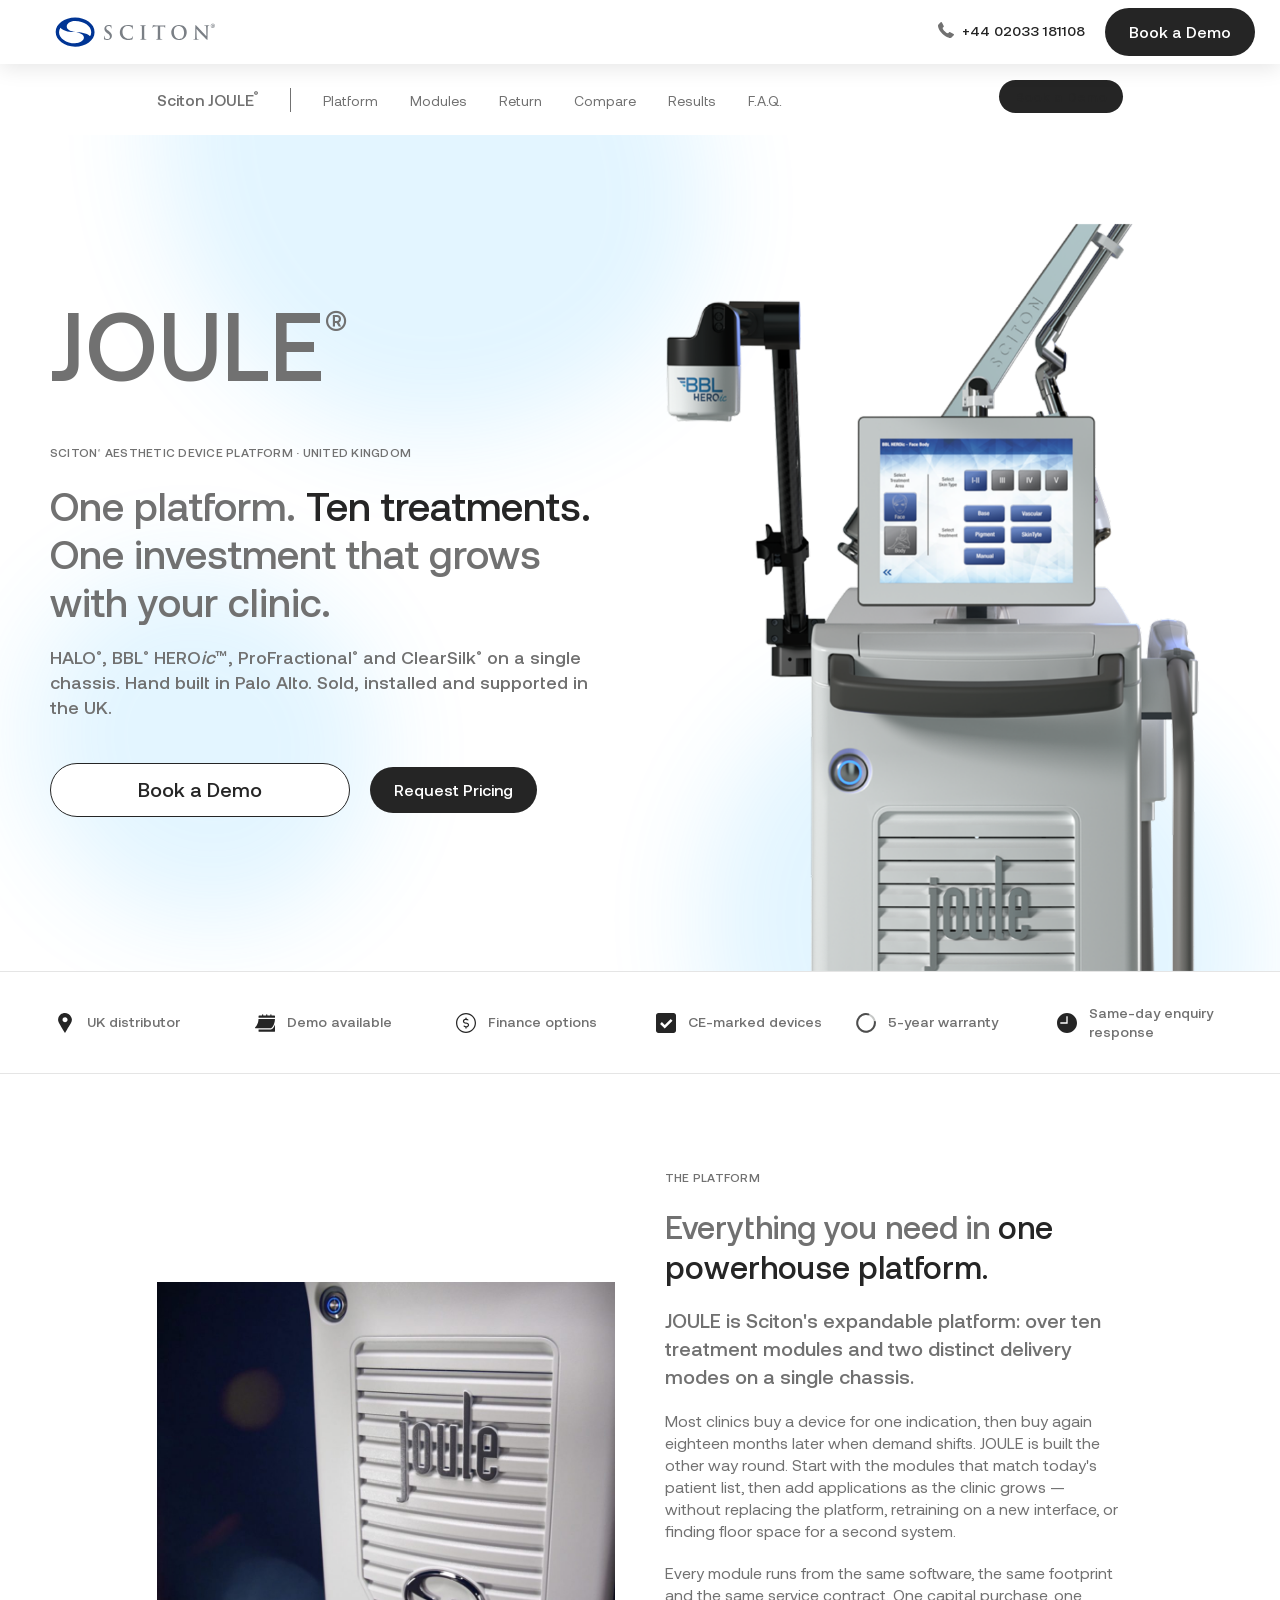
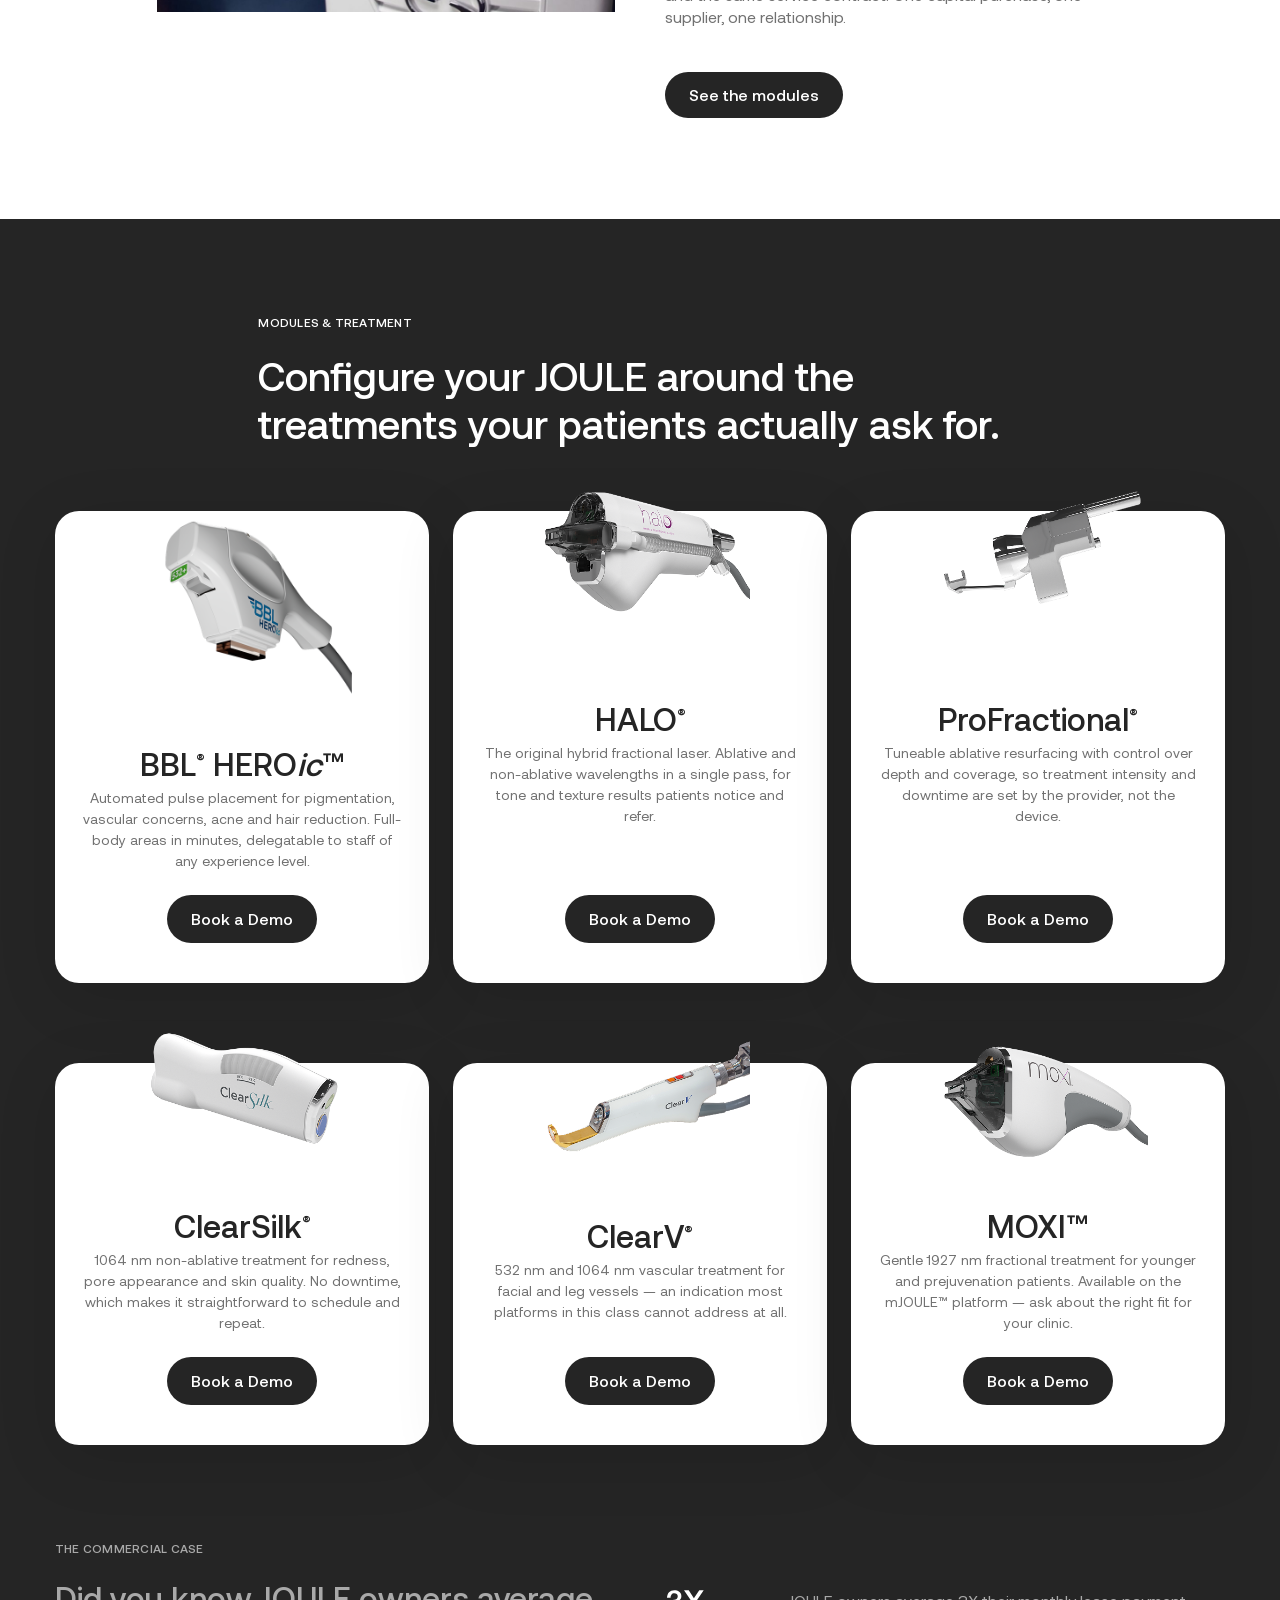
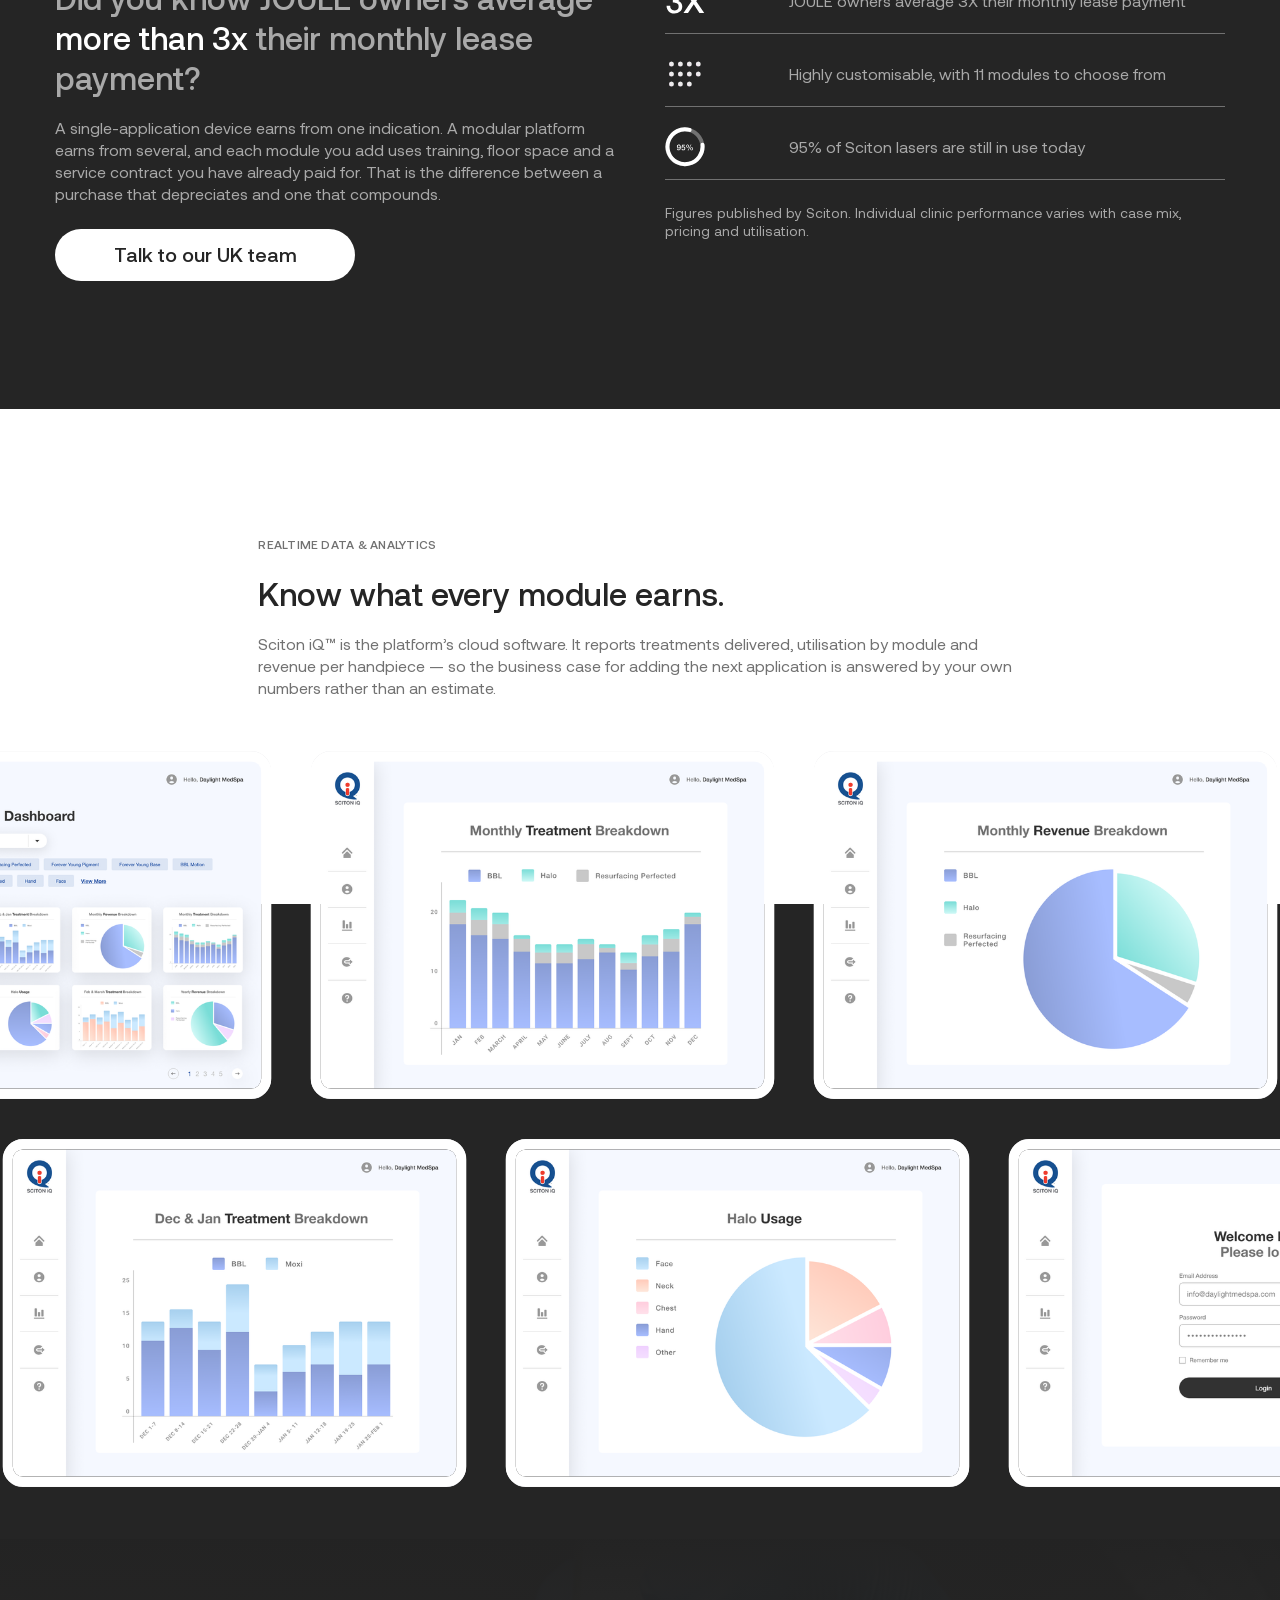
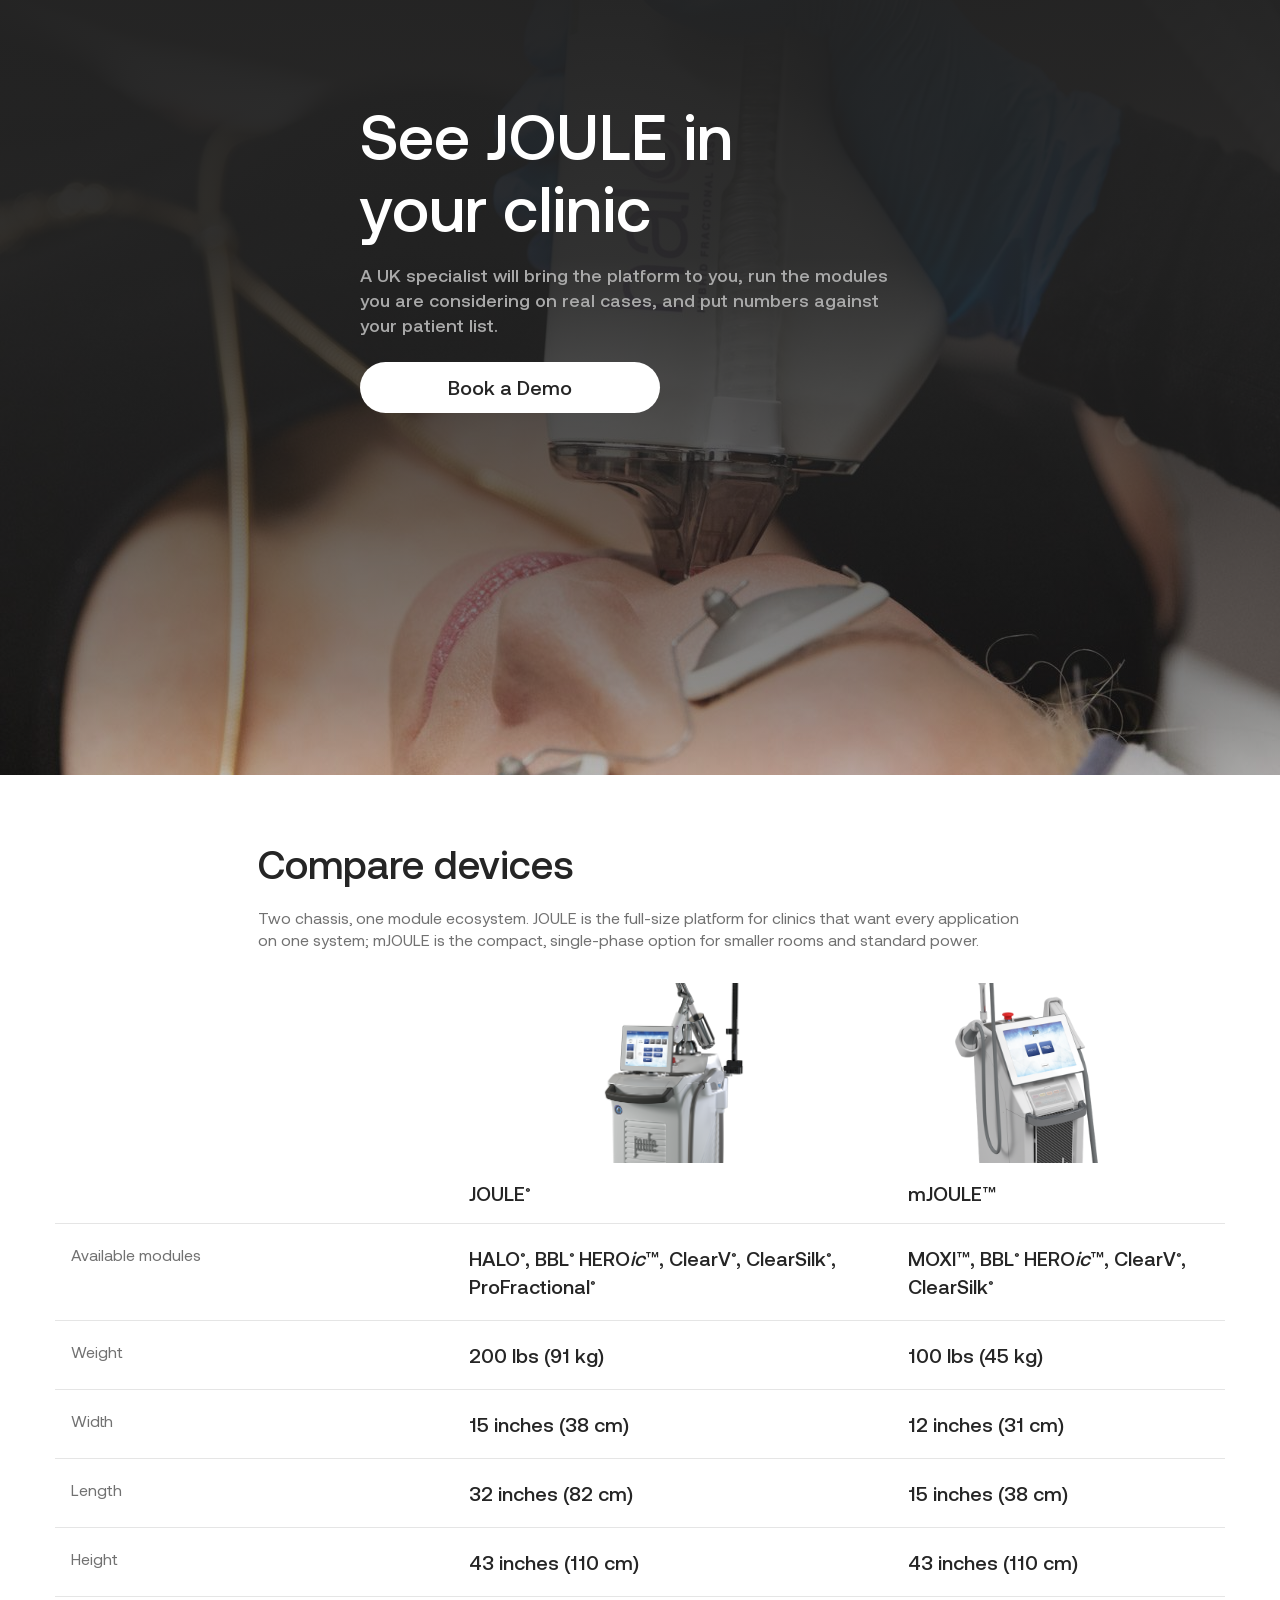
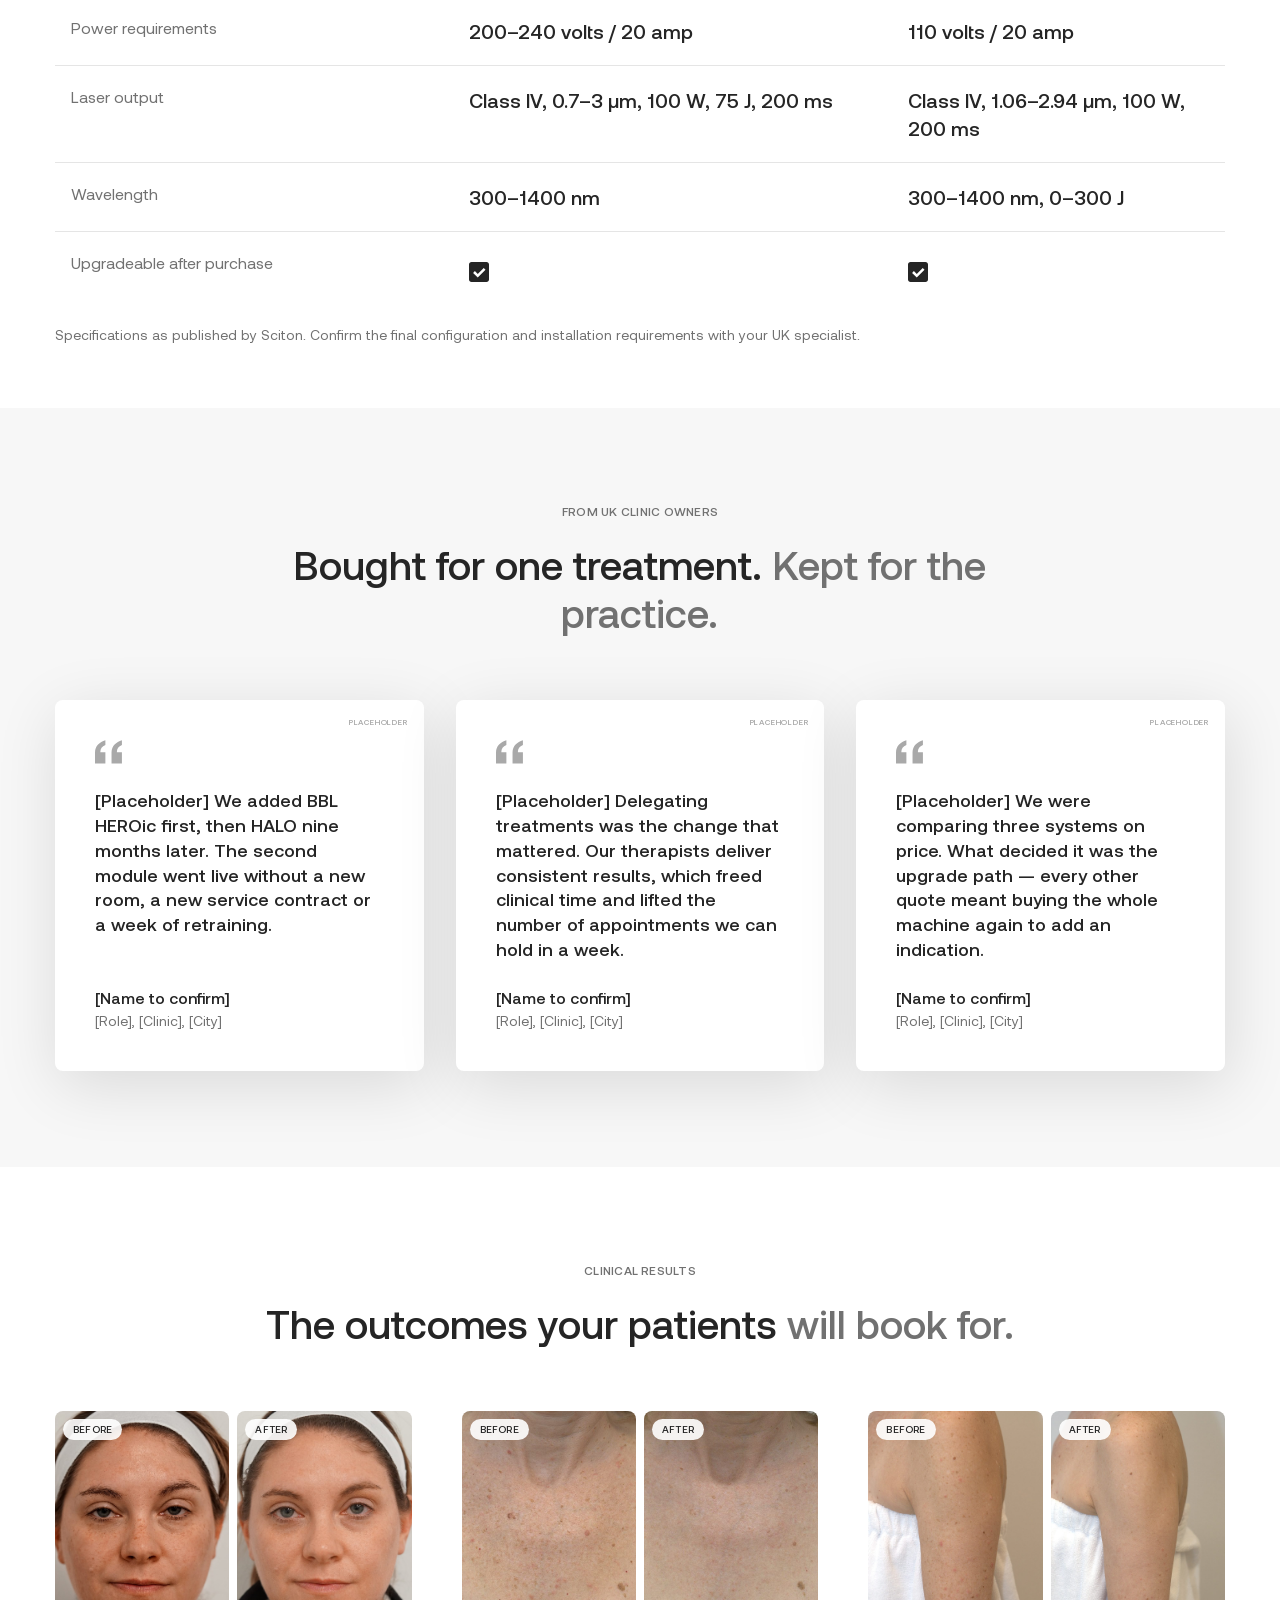
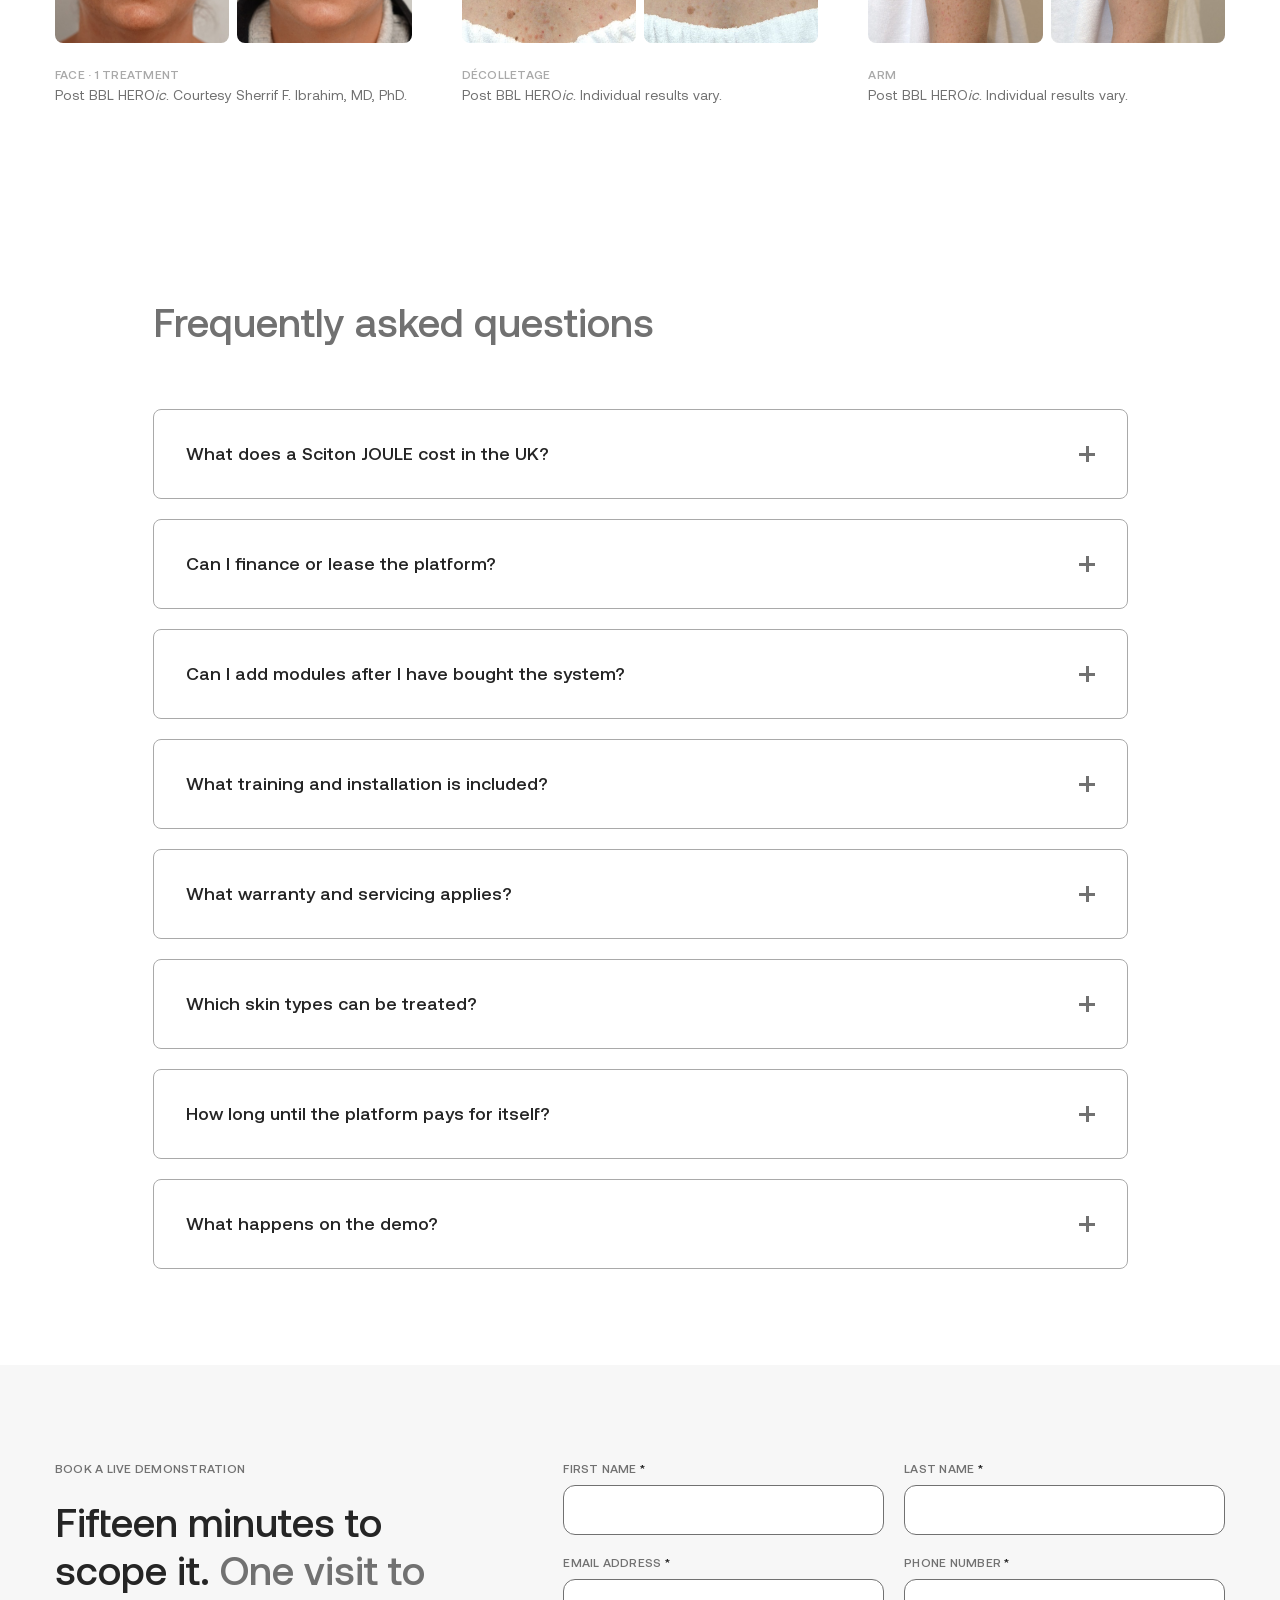
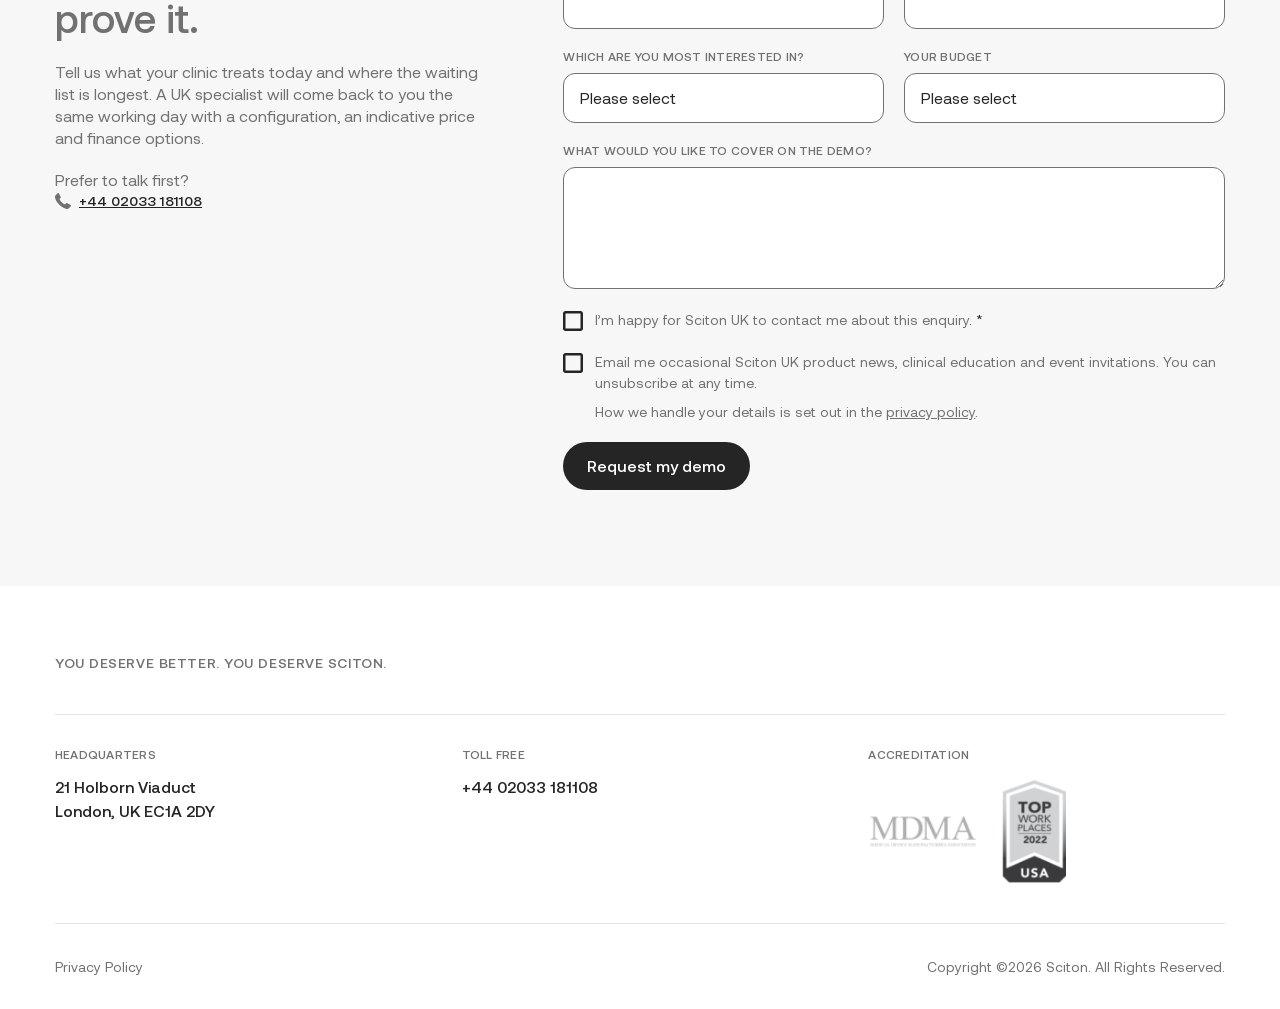
==== Sciton Landing Pages/c1-sciton-brand/index.html @ 31d1a421 "Add files via upload" ====
<!doctype html>
<html lang="en-GB">
<head>
<meta charset="utf-8">
<meta name="viewport" content="width=device-width, initial-scale=1">
<title>Sciton JOULE® UK | One Platform, Ten Treatments | Book a Demo</title>
<meta name="description" content="JOULE by Sciton: HALO, BBL HEROic, ProFractional, ClearSilk and ClearV on one expandable platform. Hand built in Palo Alto, supported in the UK. Book a live demonstration.">
<meta name="robots" content="noindex, nofollow">
<link rel="canonical" href="https://sciton.uk/joule/">
<link rel="icon" href="../assets/img/sciton-logo.svg">

<link rel="preload" href="../assets/fonts/Aeonik-Regular.woff2" as="font" type="font/woff2" crossorigin>
<link rel="preload" href="../assets/fonts/Aeonik-Medium.woff2" as="font" type="font/woff2" crossorigin>
<link rel="stylesheet" href="../assets/css/sciton-theme.css">
<link rel="stylesheet" href="../assets/css/lp.css">
</head>
<body class="page-joule-lp">

<svg aria-hidden="true" focusable="false" style="position:absolute;width:0;height:0;overflow:hidden" version="1.1" xmlns="http://www.w3.org/2000/svg" xmlns:xlink="http://www.w3.org/1999/xlink"><defs><symbol id="icon-sciton-mark" viewBox="0 0 32 32">
<title>sciton-mark</title>
<path d="M16.003 3.692c-8.825 0-16.003 5.255-16.003 11.726s7.181 11.74 16.003 11.74c8.822 0 15.997-5.255 15.997-11.729s-7.178-11.738-15.997-11.738zM2.759 15.433c0.012-1.288 0.401-2.546 1.12-3.62 3.154 3.872 11.819 3.476 11.819 3.476s-6.551-0.727-6.59-4.129c-0.028-2.55 2.61-4.243 5.601-4.633 0.28-0.039 0.56-0.066 0.815-0.091 0.16 0 0.319 0 0.479 0 7.301-0.006 13.247 4.030 13.247 8.997-0.008 1.185-0.339 2.345-0.958 3.36-3.299-3.642-11.645-3.266-11.645-3.266s6.553 0.722 6.59 4.121c0.031 2.556-2.61 4.243-5.601 4.638-0.541 0.069-1.064 0.119-1.56 0.147h-0.073c-7.298 0.003-13.244-4.035-13.244-8.999z"></path>
</symbol><symbol id="icon-progress" viewBox="0 0 32 32">
<title>progress</title>
<path fill="none" stroke="#c5c7c6" style="stroke: var(--color1, #c5c7c6)" stroke-linejoin="round" stroke-linecap="round" stroke-miterlimit="4" stroke-width="3.122" d="M16.001 1.79c1.86 0 3.701 0.366 5.419 1.078s3.279 1.755 4.594 3.070c1.315 1.315 2.358 2.876 3.070 4.594s1.078 3.56 1.078 5.419-0.366 3.701-1.078 5.419c-0.712 1.718-1.755 3.279-3.070 4.594s-2.876 2.358-4.594 3.070c-1.718 0.712-3.56 1.078-5.419 1.078s-3.701-0.366-5.419-1.078c-1.718-0.712-3.279-1.755-4.594-3.070s-2.358-2.876-3.070-4.594-1.078-3.559-1.078-5.419c0-1.86 0.366-3.701 1.078-5.419s1.755-3.279 3.070-4.594c1.315-1.315 2.876-2.358 4.594-3.070s3.559-1.078 5.419-1.078v0z"></path>
<path fill="none" stroke="#4d4d4d" style="stroke: var(--color2, #4d4d4d)" stroke-linejoin="round" stroke-linecap="round" stroke-miterlimit="4" stroke-width="3.122" d="M30.208 14.264c0.348 3.435-0.574 6.886-2.59 9.703s-4.989 4.805-8.356 5.59c-3.367 0.784-6.897 0.311-9.924-1.332s-5.341-4.34-6.506-7.584-1.101-6.811 0.18-10.027c1.281-3.216 3.692-5.859 6.776-7.432s6.666-1.843 10.004-0.981"></path>
</symbol><symbol id="icon-clock" viewBox="0 0 32 32">
      <title>clock</title>
      <path class="path1" d="M16 0c-8.837 0-16 7.163-16 16s7.163 16 16 16 16-7.163 16-16-7.163-16-16-16zM17.055 17.057l-11.747-0.020 0.004-2.11 9.633 0.016v-9.633h2.11v11.747z"></path>
    </symbol><symbol id="icon-location" viewBox="0 0 32 32">
      <title>location</title>
      <path class="path1" d="M26.501 7.964c-0.114-0.427-0.345-0.882-0.516-1.28-2.048-4.921-6.522-6.684-10.134-6.684-4.836 0-10.162 3.243-10.873 9.927v1.366c0 0.057 0.020 0.569 0.048 0.825 0.399 3.185 2.912 6.571 4.789 9.756 2.020 3.413 4.115 6.77 6.192 10.126 1.28-2.19 2.556-4.409 3.807-6.542 0.341-0.626 0.737-1.252 1.078-1.849 0.227-0.398 0.662-0.796 0.861-1.166 2.020-3.698 5.27-7.424 5.27-11.093v-1.507c0-0.398-0.493-1.792-0.521-1.877zM15.94 14.82c-1.422 0-2.978-0.711-3.746-2.674-0.114-0.312-0.105-0.939-0.105-0.996v-0.882c0-2.502 2.125-3.64 3.973-3.64 2.276 0 4.036 1.821 4.036 4.096s-1.883 4.096-4.158 4.096z"></path>
    </symbol><symbol id="icon-phone" viewBox="0 0 32 32">
      <title>phone</title>
      <path class="path1" d="M31.985 25.248c0.068 0.52-0.090 0.971-0.474 1.355l-4.506 4.471c-0.203 0.226-0.469 0.418-0.796 0.576s-0.649 0.26-0.965 0.305c-0.023 0-0.090 0.006-0.203 0.017s-0.26 0.017-0.44 0.017c-0.429 0-1.124-0.073-2.084-0.22s-2.134-0.508-3.523-1.084c-1.389-0.576-2.964-1.44-4.726-2.592s-3.636-2.733-5.623-4.743c-1.581-1.558-2.891-3.049-3.93-4.472s-1.874-2.738-2.507-3.947c-0.632-1.208-1.107-2.304-1.423-3.286s-0.531-1.829-0.644-2.541-0.158-1.27-0.136-1.677c0.023-0.407 0.034-0.632 0.034-0.678 0.045-0.316 0.147-0.638 0.305-0.965s0.35-0.593 0.576-0.796l4.506-4.506c0.316-0.316 0.678-0.474 1.084-0.474 0.294 0 0.553 0.085 0.779 0.254s0.418 0.378 0.576 0.627l3.625 6.877c0.203 0.361 0.26 0.757 0.169 1.186s-0.282 0.79-0.576 1.084l-1.66 1.66c-0.045 0.045-0.085 0.119-0.119 0.22s-0.051 0.186-0.051 0.254c0.090 0.474 0.294 1.016 0.61 1.626 0.271 0.542 0.689 1.203 1.253 1.982s1.366 1.677 2.405 2.693c1.016 1.039 1.92 1.846 2.71 2.422s1.451 0.999 1.982 1.27 0.937 0.435 1.22 0.491l0.423 0.085c0.045 0 0.119-0.017 0.22-0.051s0.175-0.073 0.22-0.119l1.931-1.965c0.407-0.361 0.881-0.542 1.423-0.542 0.384 0 0.689 0.068 0.915 0.203h0.034l6.538 3.862c0.474 0.294 0.757 0.666 0.847 1.118z"></path>
    </symbol><symbol id="icon-play" viewBox="0 0 32 32">
<title>play</title>
<path d="M2.667 0.001v32l26.667-16-26.667-16z"></path>
</symbol><symbol id="icon-chevron-down" viewBox="0 0 32 32">
<title>chevron-down</title>
<path d="M27.68 9.319c-0.426-0.426-1.117-0.426-1.543 0l-10.137 10.138-10.138-10.138c-0.426-0.426-1.117-0.426-1.543 0s-0.426 1.117 0 1.543l10.909 10.909c0.205 0.205 0.482 0.32 0.771 0.32s0.567-0.115 0.771-0.32l10.909-10.909c0.426-0.426 0.426-1.117 0-1.543z"></path>
</symbol><symbol id="icon-chevron-left" viewBox="0 0 32 32">
<title>chevron-left</title>
<path d="M11.634 16l10.138-10.138c0.426-0.426 0.426-1.117 0-1.543s-1.117-0.426-1.543 0l-10.909 10.909c-0.205 0.204-0.32 0.482-0.32 0.771s0.115 0.567 0.32 0.771l10.909 10.909c0.213 0.213 0.492 0.32 0.771 0.32s0.558-0.106 0.771-0.32c0.426-0.426 0.426-1.117 0-1.543l-10.138-10.137z"></path>
</symbol><symbol id="icon-chevron-right" viewBox="0 0 32 32">
<title>chevron-right</title>
<path d="M21.771 15.228l-10.909-10.909c-0.426-0.426-1.117-0.426-1.543 0s-0.426 1.117 0 1.543l10.138 10.137-10.138 10.138c-0.426 0.426-0.426 1.117 0 1.543 0.213 0.213 0.492 0.32 0.771 0.32s0.558-0.107 0.771-0.32l10.909-10.909c0.205-0.205 0.32-0.482 0.32-0.771s-0.115-0.567-0.32-0.771z"></path>
</symbol><symbol id="icon-chevron-up" viewBox="0 0 32 32">
<title>chevron-up</title>
<path d="M27.68 20.228l-10.909-10.909c-0.204-0.205-0.482-0.319-0.771-0.319s-0.567 0.115-0.771 0.32l-10.909 10.909c-0.426 0.426-0.426 1.117 0 1.543s1.117 0.426 1.543 0l10.137-10.138 10.138 10.138c0.213 0.213 0.492 0.32 0.771 0.32s0.558-0.107 0.771-0.32c0.426-0.426 0.426-1.117-0-1.543z"></path>
</symbol><symbol id="icon-facebook" viewBox="0 0 19 32">
      <title>facebook</title>
      <path class="path1" d="M17.125 0.214v4.714h-2.804q-1.536 0-2.071 0.643t-0.536 1.929v3.375h5.232l-0.696 5.286h-4.536v13.554h-5.464v-13.554h-4.554v-5.286h4.554v-3.893q0-3.321 1.857-5.152t4.946-1.83q2.625 0 4.071 0.214z"></path>
    </symbol><symbol id="icon-vimeo" viewBox="0 0 32 32">
<title>vimeo</title>
<path d="M31.988 8.563c-0.144 3.113-2.319 7.381-6.525 12.794-4.35 5.65-8.031 8.481-11.044 8.481-1.863 0-3.444-1.719-4.731-5.163-0.863-3.156-1.719-6.313-2.581-9.469-0.956-3.444-1.981-5.162-3.081-5.162-0.237 0-1.075 0.506-2.513 1.506l-1.506-1.938c1.581-1.387 3.138-2.775 4.669-4.162 2.106-1.819 3.688-2.775 4.744-2.875 2.487-0.237 4.025 1.463 4.6 5.106 0.619 3.931 1.050 6.375 1.294 7.331 0.719 3.263 1.506 4.894 2.369 4.894 0.669 0 1.675-1.056 3.019-3.175 1.337-2.113 2.056-3.725 2.156-4.831 0.194-1.825-0.525-2.744-2.156-2.744-0.769 0-1.556 0.175-2.369 0.525 1.575-5.15 4.575-7.65 9.012-7.506 3.281 0.087 4.831 2.219 4.644 6.388z"></path>
</symbol><symbol id="icon-instagram" viewBox="0 0 27 32">
      <title>instagram</title>
      <path class="path1" d="M18.286 16q0-1.893-1.339-3.232t-3.232-1.339-3.232 1.339-1.339 3.232 1.339 3.232 3.232 1.339 3.232-1.339 1.339-3.232zM20.75 16q0 2.929-2.054 4.982t-4.982 2.054-4.982-2.054-2.054-4.982 2.054-4.982 4.982-2.054 4.982 2.054 2.054 4.982zM22.679 8.679q0 0.679-0.482 1.161t-1.161 0.482-1.161-0.482-0.482-1.161 0.482-1.161 1.161-0.482 1.161 0.482 0.482 1.161zM13.714 4.75q-0.125 0-1.366-0.009t-1.884 0-1.723 0.054-1.839 0.179-1.277 0.33q-0.893 0.357-1.571 1.036t-1.036 1.571q-0.196 0.518-0.33 1.277t-0.179 1.839-0.054 1.723 0 1.884 0.009 1.366-0.009 1.366 0 1.884 0.054 1.723 0.179 1.839 0.33 1.277q0.357 0.893 1.036 1.571t1.571 1.036q0.518 0.196 1.277 0.33t1.839 0.179 1.723 0.054 1.884 0 1.366-0.009 1.366 0.009 1.884 0 1.723-0.054 1.839-0.179 1.277-0.33q0.893-0.357 1.571-1.036t1.036-1.571q0.196-0.518 0.33-1.277t0.179-1.839 0.054-1.723 0-1.884-0.009-1.366 0.009-1.366 0-1.884-0.054-1.723-0.179-1.839-0.33-1.277q-0.357-0.893-1.036-1.571t-1.571-1.036q-0.518-0.196-1.277-0.33t-1.839-0.179-1.723-0.054-1.884 0-1.366 0.009zM27.429 16q0 4.089-0.089 5.661-0.179 3.714-2.214 5.75t-5.75 2.214q-1.571 0.089-5.661 0.089t-5.661-0.089q-3.714-0.179-5.75-2.214t-2.214-5.75q-0.089-1.571-0.089-5.661t0.089-5.661q0.179-3.714 2.214-5.75t5.75-2.214q1.571-0.089 5.661-0.089t5.661 0.089q3.714 0.179 5.75 2.214t2.214 5.75q0.089 1.571 0.089 5.661z"></path>
    </symbol><symbol id="icon-youtube" viewBox="0 0 32 32">
    <title>youtube</title>
    <path d="M28.091 13.733l-21.294-13.417c-0.63-0.375-1.411-0.312-2.002-0.312-2.361 0-2.351 1.823-2.351 2.285v27.422c0 0.39-0.010 2.285 2.351 2.285 0.59 0 1.372 0.062 2.002-0.312l21.294-13.416c1.748-1.040 1.446-2.267 1.446-2.267s0.302-1.227-1.446-2.267z"></path>
    </symbol><symbol id="icon-linkedin" viewBox="0 0 32 32">
    <title>linkedin</title>
    <path d="M12 12h5.535v2.837h0.079c0.77-1.381 2.655-2.837 5.464-2.837 5.842 0 6.922 3.637 6.922 8.367v9.633h-5.769v-8.54c0-2.037-0.042-4.657-3.001-4.657-3.005 0-3.463 2.218-3.463 4.509v8.688h-5.767v-18z"></path>
    <path d="M2 12h6v18h-6v-18z"></path>
    <path d="M8 7c0 1.657-1.343 3-3 3s-3-1.343-3-3c0-1.657 1.343-3 3-3s3 1.343 3 3z"></path>
    </symbol><symbol id="icon-checkbox" viewBox="0 0 32 32">
      <title>checkbox</title>
      <path d="M28 0h-24c-2.2 0-4 1.8-4 4v24c0 2.2 1.8 4 4 4h24c2.2 0 4-1.8 4-4v-24c0-2.2-1.8-4-4-4zM28 28h-24v-24h24v24z"></path>
    </symbol><symbol id="icon-checkbox-checked" viewBox="0 0 32 32">
      <title>checkbox-checked</title>
      <path d="M28 0h-24c-2.2 0-4 1.8-4 4v24c0 2.2 1.8 4 4 4h24c2.2 0 4-1.8 4-4v-24c0-2.2-1.8-4-4-4zM14 24.828l-7.414-7.414 2.828-2.828 4.586 4.586 9.586-9.586 2.828 2.828-12.414 12.414z"></path>
    </symbol><symbol id="icon-left-arrow" viewBox="0 0 46 32">
<title>left-arrow</title>
<path d="M15.111 1.043c0.628-0.628 1.618-0.628 2.246 0 0.607 0.607 0.607 1.618 0 2.223l-11.388 11.388h37.579c0.876 0 1.595 0.696 1.595 1.572s-0.719 1.595-1.595 1.595h-37.579l11.388 11.367c0.607 0.629 0.607 1.64 0 2.246-0.628 0.628-1.618 0.628-2.246 0l-14.084-14.084c-0.607-0.607-0.607-1.618 0-2.223l14.084-14.084z"></path>
</symbol><symbol id="icon-right-arrow" viewBox="0 0 48 32">
<title>right-arrow</title>
<path d="M31.514 1.458c-0.59-0.611-1.573-0.611-2.184 0-0.59 0.59-0.59 1.573 0 2.162l11.074 11.073h-36.541c-0.852 0.001-1.529 0.678-1.529 1.53s0.677 1.551 1.529 1.551h36.541l-11.074 11.053c-0.59 0.611-0.59 1.595 0 2.184 0.611 0.611 1.595 0.611 2.184 0l13.695-13.695c0.611-0.59 0.611-1.573 0-2.162l-13.695-13.696z"></path>
</symbol><symbol id="icon-down-arrow" viewBox="0 0 22 32">
<title>down-arrow</title>
<path d="M21.67 21.41c0.44-0.425 0.44-1.132 0-1.572-0.425-0.425-1.132-0.425-1.556 0l-7.973 7.973v-26.309c-0.001-0.613-0.488-1.101-1.102-1.101s-1.117 0.487-1.117 1.101v26.309l-7.958-7.973c-0.44-0.425-1.148-0.425-1.572 0-0.44 0.44-0.44 1.148 0 1.572l9.86 9.86c0.425 0.44 1.132 0.44 1.557 0l9.861-9.86z"></path>
</symbol><symbol id="icon-quotes" viewBox="0 0 37 32">
<title>quotes</title>
<path d="M36.379 6.512c-2.246 0.823-3.967 2.096-5.165 3.818-1.123 1.722-1.684 3.78-1.684 6.175h6.849v15.158h-14.035v-15.158c0-2.096 0.374-4.042 1.123-5.839s1.759-3.368 3.032-4.716c1.273-1.422 2.732-2.62 4.379-3.593 1.722-0.973 3.556-1.759 5.502-2.358v6.512zM14.035 6.512c-2.246 0.823-3.967 2.096-5.165 3.818-1.123 1.722-1.684 3.78-1.684 6.175h6.849v15.158h-14.035v-15.158c0-2.096 0.374-4.042 1.123-5.839s1.759-3.368 3.032-4.716c1.273-1.422 2.732-2.62 4.379-3.593 1.722-0.973 3.556-1.759 5.502-2.358v6.512z"></path>
</symbol><symbol id="icon-quotations" viewBox="0 0 32 32">
    <path fill="#a9a9a9" style="fill: var(--color1, #a9a9a9)" opacity="0.2" d="M32 7.994c-1.975 0.707-3.49 1.8-4.543 3.279-0.988 1.479-1.482 3.247-1.482 5.305h6.025v13.021h-12.346v-13.021c0-1.8 0.329-3.472 0.988-5.016s1.547-2.894 2.667-4.051c1.119-1.222 2.403-2.251 3.852-3.087 1.514-0.836 3.128-1.511 4.84-2.026v5.594zM12.346 7.994c-1.975 0.707-3.49 1.8-4.543 3.279-0.988 1.479-1.481 3.247-1.481 5.305h6.025v13.021h-12.346v-13.021c0-1.8 0.329-3.472 0.988-5.016s1.547-2.894 2.667-4.051c1.119-1.222 2.403-2.251 3.852-3.087 1.514-0.836 3.128-1.511 4.84-2.026v5.594z"></path>
    </symbol><symbol id="icon-plus" viewBox="0 0 32 32">
<title>plus</title>
<path d="M0 14h32v6h-32v-6z"></path>
<path d="M12 32v-32h6v32h-6z"></path>
</symbol><symbol id="icon-minus" viewBox="0 0 32 32">
<title>minus</title>
<path d="M0 19.2v-6.4h32v6.4h-32z"></path>
</symbol><symbol id="icon-send" viewBox="0 0 24 24">
      <title>send</title>
      <path d="M2.016 21v-6.984l15-2.016-15-2.016v-6.984l21 9z"></path>
    </symbol><symbol id="icon-calendar" viewBox="0 0 32 32">
<title>calendar</title>
<path d="M0.936 24.438h24.501c0.22 0 0.432-0.077 0.601-0.217 0.235-0.197 5.604-4.815 5.931-14.784h-26.314c-0.326 9.049-5.27 13.302-5.321 13.344-0.301 0.255-0.412 0.67-0.277 1.040s0.485 0.616 0.879 0.616z"></path>
<path d="M31.062 3.812h-4.688v-0.938c0-0.525-0.413-0.938-0.938-0.938s-0.938 0.413-0.938 0.938v0.938h-4.75v-0.938c0-0.525-0.413-0.938-0.938-0.938s-0.938 0.413-0.938 0.938v0.938h-4.688v-0.938c0-0.525-0.413-0.938-0.938-0.938s-0.938 0.413-0.938 0.938v0.938h-4.688c-0.525 0-0.938 0.413-0.938 0.938v2.813h26.314v-2.813c0-0.525-0.413-0.938-0.938-0.938z"></path>
<path d="M27.242 25.658c-0.509 0.424-1.148 0.655-1.805 0.655h-19.751v2.813c0 0.518 0.419 0.938 0.938 0.938h24.439c0.518 0 0.938-0.419 0.938-0.938v-10.51c-1.808 4.435-4.33 6.684-4.758 7.042z"></path>
</symbol><symbol id="icon-dollar-circle" viewBox="0 0 32 32">
<title>dollar-circle</title>
<path d="M16 0c-8.822 0-16 7.178-16 16s7.178 16 16 16 16-7.178 16-16-7.178-16-16-16zM16 30c-7.72 0-14-6.28-14-14s6.28-14 14-14 14 6.28 14 14-6.28 14-14 14z"></path>
<path d="M16 15c-1.626 0-3-0.916-3-2s1.374-2 3-2c0.92 0 1.772 0.288 2.336 0.788 0.412 0.366 1.042 0.332 1.412-0.084 0.368-0.412 0.33-1.044-0.084-1.412-0.7-0.622-1.64-1.042-2.664-1.208v-1.084c0-0.552-0.448-1-1-1s-1 0.448-1 1v1.080c-2.28 0.372-4 1.988-4 3.92 0 2.206 2.244 4 5 4 1.626 0 3 0.916 3 2s-1.374 2-3 2c-0.92 0-1.772-0.288-2.336-0.788-0.412-0.368-1.044-0.332-1.412 0.084-0.368 0.412-0.33 1.044 0.084 1.412 0.7 0.624 1.64 1.042 2.664 1.21v1.082c0 0.552 0.448 1 1 1s1-0.448 1-1v-1.080c2.28-0.372 4-1.988 4-3.92 0-2.206-2.244-4-5-4z"></path>
</symbol><symbol id="icon-wave" viewBox="0 0 32 32">
<title>wave</title>
<path d="M30.039 17.309c0.591-0.59 0.917-1.375 0.918-2.21s-0.325-1.621-0.915-2.212c-0.301-0.301-0.649-0.527-1.021-0.679l1.283-1.278c0.593-0.59 0.92-1.375 0.921-2.211s-0.324-1.622-0.915-2.214l-0.033-0.033c-0.456-0.456-1.020-0.742-1.611-0.856 0.036-0.19 0.055-0.385 0.055-0.582 0.001-0.836-0.324-1.622-0.915-2.213l-0.041-0.041c-0.59-0.59-1.375-0.915-2.21-0.915-0.564 0-1.104 0.149-1.578 0.427-0.154-0.418-0.398-0.8-0.721-1.124l-0.027-0.027c-1.218-1.218-3.201-1.218-4.42 0l-8.351 8.352 1.037-4.284c0.41-1.693-0.515-3.419-2.151-4.015-0.921-0.336-1.943-0.259-2.803 0.209s-1.48 1.285-1.698 2.241l-0.142 0.623c-0.68 2.98-1.805 5.975-3.343 8.902-1.152 2.193-1.591 4.757-1.236 7.22 0.368 2.549 1.527 4.861 3.353 6.687 2.241 2.241 5.22 3.475 8.389 3.475h0.008c3.172-0.002 6.153-1.24 8.393-3.486l2.391-2.397 7.384-7.357zM18.905 25.707c-1.878 1.883-4.376 2.92-7.035 2.922h-0.007c-2.656 0-5.153-1.034-7.032-2.913-1.53-1.53-2.502-3.468-2.81-5.603-0.298-2.066 0.070-4.216 1.035-6.053 1.615-3.073 2.798-6.225 3.515-9.367l0.142-0.623c0.097-0.425 0.361-0.773 0.744-0.981s0.819-0.241 1.228-0.092c0.717 0.261 1.122 1.017 0.942 1.758l-1.842 7.606c-0.218 0.784 0.792 1.657 1.612 0.905l10.768-10.768c0.47-0.47 1.234-0.47 1.703-0.001l0.027 0.027c0.227 0.228 0.353 0.53 0.353 0.852s-0.125 0.624-0.353 0.852c-1.753 1.753-4.897 4.896-6.617 6.617-0.375 0.375-0.375 0.983 0 1.358s0.983 0.375 1.358 0c1.063-1.063 7.17-7.17 8.065-8.065 0.227-0.228 0.53-0.353 0.852-0.353s0.624 0.125 0.852 0.353l0.041 0.041c0.228 0.228 0.353 0.531 0.353 0.853s-0.126 0.625-0.355 0.853c-2.408 2.398-5.701 5.677-8.084 8.052-0.376 0.374-0.377 0.982-0.003 1.358 0.188 0.188 0.434 0.283 0.68 0.283 0.245 0 0.49-0.093 0.678-0.28 1.602-1.596 5.968-5.944 7.501-7.469 0.47-0.467 1.233-0.466 1.702 0.002l0.033 0.033c0.228 0.228 0.353 0.531 0.353 0.853s-0.126 0.625-0.355 0.853c-2.335 2.326-6.034 6.010-8.35 8.318-0.376 0.374-0.377 0.982-0.003 1.358 0.188 0.188 0.434 0.282 0.68 0.282 0.245 0 0.49-0.093 0.678-0.28l5.029-5.006c0.47-0.465 1.232-0.463 1.699 0.004 0.228 0.228 0.353 0.53 0.353 0.853s-0.126 0.625-0.353 0.852l-7.385 7.359-2.393 2.399z"></path>
<path d="M28.881 23.974c0.209-0.488-0.017-1.052-0.505-1.261s-1.052 0.017-1.261 0.505c-0.322 0.753-0.782 1.43-1.366 2.015-0.714 0.714-1.558 1.237-2.509 1.554-0.503 0.168-0.775 0.712-0.607 1.215 0.134 0.402 0.509 0.657 0.911 0.657 0.101 0 0.203-0.016 0.304-0.049 1.235-0.412 2.332-1.091 3.259-2.018 0.758-0.759 1.355-1.639 1.774-2.617z"></path>
<path d="M31.418 24.504c-0.488-0.209-1.052 0.017-1.261 0.504-0.449 1.047-1.088 1.99-1.902 2.803-0.946 0.946-2.058 1.652-3.306 2.1-0.499 0.179-0.759 0.729-0.58 1.228 0.141 0.392 0.51 0.636 0.904 0.636 0.108 0 0.217-0.018 0.324-0.057 1.517-0.544 2.868-1.402 4.016-2.549 0.987-0.986 1.763-2.132 2.309-3.404 0.209-0.487-0.017-1.052-0.504-1.261z"></path>
</symbol><symbol id="icon-arrow-top-right" viewBox="0 0 32 32">
<title>arrow-top-right</title>
<path d="M4.768 26.779c0.312 0.312 0.819 0.312 1.131 0l21.213-21.213c0.312-0.312 0.312-0.819 0-1.131s-0.819-0.312-1.131 0l-21.213 21.213c-0.312 0.313-0.312 0.819 0 1.131z"></path>
<path d="M26.547 25.8c0.442 0 0.8-0.358 0.8-0.8v-20c0-0.442-0.358-0.8-0.8-0.8h-20c-0.442 0-0.8 0.358-0.8 0.8s0.358 0.8 0.8 0.8h19.2v19.2c0 0.442 0.358 0.8 0.8 0.8z"></path>
</symbol><symbol id="icon-diagonal-arrow-up" viewBox="0 0 32 32">
    <path d="M0.312 31.688c0.417 0.416 1.092 0.416 1.508 0l29.867-29.867c0.416-0.417 0.416-1.092 0-1.508s-1.092-0.417-1.509 0l-29.867 29.867c-0.417 0.417-0.417 1.092 0 1.509z"></path>
    <path d="M30.933 32c0.589 0 1.067-0.478 1.067-1.067v-29.867c0-0.589-0.478-1.067-1.067-1.067h-29.867c-0.589 0-1.067 0.478-1.067 1.067s0.478 1.067 1.067 1.067h28.8v28.8c0 0.589 0.478 1.067 1.067 1.067z"></path>
    </symbol><symbol id="icon-display-grid" viewBox="0 0 29 32">
<title>display-grid</title>
<path d="M0 0h6.4v6.4h-6.4v-6.4z"></path>
<path d="M11.52 0h6.4v6.4h-6.4v-6.4z"></path>
<path d="M23.040 0h6.4v6.4h-6.4v-6.4z"></path>
<path d="M0 12.8h6.4v6.4h-6.4v-6.4z"></path>
<path d="M11.52 12.8h6.4v6.4h-6.4v-6.4z"></path>
<path d="M23.040 12.8h6.4v6.4h-6.4v-6.4z"></path>
<path d="M0 25.6h6.4v6.4h-6.4v-6.4z"></path>
<path d="M11.52 25.6h6.4v6.4h-6.4v-6.4z"></path>
<path d="M23.040 25.6h6.4v6.4h-6.4v-6.4z"></path>
</symbol><symbol id="icon-partial-grid" viewBox="0 0 41 32">
<title>partial-grid</title>
<path d="M3.2 0c1.767 0 3.2 1.433 3.2 3.2s-1.433 3.2-3.2 3.2c-1.767 0-3.2-1.433-3.2-3.2s1.433-3.2 3.2-3.2z"></path>
<path d="M14.72 0c1.767 0 3.2 1.433 3.2 3.2s-1.433 3.2-3.2 3.2c-1.767 0-3.2-1.433-3.2-3.2s1.433-3.2 3.2-3.2z"></path>
<path d="M26.24 0c1.767 0 3.2 1.433 3.2 3.2s-1.433 3.2-3.2 3.2c-1.767 0-3.2-1.433-3.2-3.2s1.433-3.2 3.2-3.2z"></path>
<path d="M37.76 0c1.767 0 3.2 1.433 3.2 3.2s-1.433 3.2-3.2 3.2c-1.767 0-3.2-1.433-3.2-3.2s1.433-3.2 3.2-3.2z"></path>
<path d="M3.2 12.8c1.767 0 3.2 1.433 3.2 3.2s-1.433 3.2-3.2 3.2c-1.767 0-3.2-1.433-3.2-3.2s1.433-3.2 3.2-3.2z"></path>
<path d="M14.72 12.8c1.767 0 3.2 1.433 3.2 3.2s-1.433 3.2-3.2 3.2c-1.767 0-3.2-1.433-3.2-3.2s1.433-3.2 3.2-3.2z"></path>
<path d="M26.24 12.8c1.767 0 3.2 1.433 3.2 3.2s-1.433 3.2-3.2 3.2c-1.767 0-3.2-1.433-3.2-3.2s1.433-3.2 3.2-3.2z"></path>
<path d="M37.76 12.8c1.767 0 3.2 1.433 3.2 3.2s-1.433 3.2-3.2 3.2c-1.767 0-3.2-1.433-3.2-3.2s1.433-3.2 3.2-3.2z"></path>
<path d="M3.2 25.6c1.767 0 3.2 1.433 3.2 3.2s-1.433 3.2-3.2 3.2c-1.767 0-3.2-1.433-3.2-3.2s1.433-3.2 3.2-3.2z"></path>
<path d="M14.72 25.6c1.767 0 3.2 1.433 3.2 3.2s-1.433 3.2-3.2 3.2c-1.767 0-3.2-1.433-3.2-3.2s1.433-3.2 3.2-3.2z"></path>
<path d="M26.24 25.6c1.767 0 3.2 1.433 3.2 3.2s-1.433 3.2-3.2 3.2c-1.767 0-3.2-1.433-3.2-3.2s1.433-3.2 3.2-3.2z"></path>
</symbol><symbol id="icon-smile" viewBox="0 0 32 32">
<title>smile</title>
<path d="M27.314 4.686c-3.022-3.022-7.040-4.686-11.314-4.686s-8.292 1.664-11.314 4.686c-3.022 3.022-4.686 7.040-4.686 11.314s1.664 8.292 4.686 11.314c3.022 3.022 7.040 4.686 11.314 4.686s8.292-1.664 11.314-4.686c3.022-3.022 4.686-7.040 4.686-11.314s-1.664-8.292-4.686-11.314zM16 30.125c-7.789 0-14.125-6.336-14.125-14.125s6.336-14.125 14.125-14.125c7.789 0 14.125 6.336 14.125 14.125s-6.336 14.125-14.125 14.125z"></path>
<path d="M6.382 17.679c0 5.304 4.315 9.618 9.618 9.618s9.618-4.315 9.618-9.618v-0.938h-19.237v0.938zM16 25.423c-2.446 0-4.631-1.141-6.051-2.918h12.102c-1.42 1.777-3.605 2.918-6.051 2.918zM23.687 18.617c-0.085 0.704-0.266 1.38-0.528 2.013h-14.318c-0.262-0.633-0.443-1.309-0.528-2.013h15.374z"></path>
<path d="M9.631 11.356c0.997 0 1.807 0.811 1.807 1.807h1.875c0-2.030-1.652-3.682-3.682-3.682s-3.682 1.652-3.682 3.682h1.875c0-0.996 0.811-1.807 1.807-1.807z"></path>
<path d="M22.369 9.481c-2.030 0-3.682 1.652-3.682 3.682h1.875c0-0.996 0.811-1.807 1.807-1.807s1.807 0.811 1.807 1.807h1.875c0-2.030-1.652-3.682-3.682-3.682z"></path>
</symbol><symbol id="icon-face" viewBox="0 0 32 32">
<title>face</title>
<path d="M26.969 12.243h-0.778v-1.982c0-2.721-1.074-5.331-2.985-7.256s-4.504-3.005-7.207-3.005-5.295 1.081-7.206 3.005c-1.911 1.924-2.985 4.534-2.985 7.256v1.982h-0.778c-0.538 0.001-1.055 0.216-1.435 0.6s-0.595 0.903-0.595 1.445v1.078c0.001 0.64 0.198 1.265 0.565 1.788s0.886 0.919 1.485 1.134l0.803 0.287c0.153 1.519 0.742 2.96 1.694 4.148l2.99 3.715v4.101c0 0.122 0.048 0.24 0.134 0.326s0.203 0.135 0.324 0.135c0.122 0 0.238-0.049 0.324-0.135s0.134-0.204 0.134-0.326v-3.217c0.745 0.543 1.64 0.835 2.559 0.835h3.974c0.919-0 1.815-0.293 2.559-0.835v3.217c0 0.122 0.048 0.24 0.134 0.326s0.203 0.135 0.324 0.135c0.122 0 0.238-0.049 0.324-0.135s0.134-0.204 0.134-0.326v-4.101l2.99-3.715c0.952-1.188 1.541-2.629 1.694-4.148l0.803-0.287c0.599-0.215 1.118-0.611 1.485-1.134s0.564-1.148 0.565-1.788v-1.079c-0.001-0.542-0.215-1.061-0.596-1.444s-0.897-0.598-1.435-0.599zM3.917 15.365v-1.079c0-0.297 0.118-0.582 0.326-0.793s0.492-0.329 0.787-0.329h0.778v4.413l-0.452-0.161c-0.421-0.151-0.785-0.429-1.043-0.796s-0.396-0.806-0.397-1.255zM23.74 22.14l-3.056 3.798c-0.325 0.406-0.736 0.733-1.203 0.957s-0.978 0.34-1.496 0.339h-3.972c-0.518 0.001-1.029-0.114-1.496-0.339s-0.878-0.551-1.203-0.957l-3.055-3.798c-0.991-1.234-1.532-2.772-1.534-4.359v-7.519c0-2.476 0.977-4.852 2.716-6.603s4.098-2.735 6.558-2.735c2.46 0 4.819 0.984 6.558 2.735s2.716 4.126 2.716 6.603v7.519c-0.002 1.587-0.543 3.125-1.534 4.359zM28.083 15.365c-0.001 0.45-0.139 0.888-0.397 1.255s-0.622 0.645-1.043 0.796l-0.452 0.161v-4.412h0.778c0.295 0 0.578 0.118 0.787 0.329s0.326 0.495 0.326 0.793v1.078z"></path>
</symbol></defs></svg>

<a class="a11y-skip-link lp-skip" href="#main">Skip to Main Content</a>

<!-- ============================================================ HEADER
     Sciton navbar shell. Nav links removed: this is a paid-search
     landing page, every outbound link is a lost click.
     ============================================================ -->
<header class="py-4 navbar lg:flex lg:py-0 lg:items-center shadow-top-menu" role="banner">
  <div class="container px-4 sm:px-gutter-full lg:py-2 lg:pr-5">
    <div class="flex flex-wrap items-center justify-between md:flex-nowrap">
      <a class="flex-initial" href="https://sciton.uk/" aria-label="Sciton">
        <img class="logo logo--header" src="../assets/img/sciton-logo.svg" alt="Sciton" width="160" height="28">
      </a>
      <div class="flex items-center justify-end flex-1">
        <ul class="flex items-center justify-start">
          <li class="hidden ml-4 sm:ml-6 xl:ml-10 md:inline-block">
            <a class="lp-navbar__phone" href="tel:+442033181108" data-cta="header-phone">
              <svg class="icon icon-phone" aria-hidden="true"><use xlink:href="#icon-phone"></use></svg>
              +44 02033 181108
            </a>
          </li>
          <li class="items-center flex ml-4 sm:ml-3 md:ml-5">
            <a class="inline-block px-3 text-sm btn xl:text-base xl:px-6 is-dark" href="#demo" id="cta-header" data-cta="header-demo">Book a Demo</a>
          </li>
        </ul>
      </div>
    </div>
  </div>
</header>

<!-- ============================================================ ANCHOR NAV -->
<div class="anchor-nav py-4" data-component="anchor-nav">
  <div class="container">
    <div class="justify-center row">
      <div class="w-full col xl:w-10/12">
        <div class="items-center justify-start block lg:flex">
          <p class="flex items-center font-medium border-gray-300 lg:pr-8 lg:mr-8 lg:border-r">Sciton JOULE<sup>&reg;</sup></p>
          <ul class="items-center justify-start hidden lg:flex" role="menubar" aria-label="Page sections">
            <li class="mr-8 last:mr-0" role="presentation"><a href="#platform" class="text-sm is-active" role="menuitem">Platform</a></li>
            <li class="mr-8 last:mr-0" role="presentation"><a href="#modules" class="text-sm" role="menuitem">Modules</a></li>
            <li class="mr-8 last:mr-0" role="presentation"><a href="#roi" class="text-sm" role="menuitem">Return</a></li>
            <li class="mr-8 last:mr-0" role="presentation"><a href="#compare" class="text-sm" role="menuitem">Compare</a></li>
            <li class="mr-8 last:mr-0" role="presentation"><a href="#results" class="text-sm" role="menuitem">Results</a></li>
            <li class="mr-8 last:mr-0" role="presentation"><a href="#faq" class="text-sm" role="menuitem">F.A.Q.</a></li>
          </ul>
          <div class="hidden lg:block lp-anchor-cta">
            <a class="px-4 text-sm btn is-dark" href="#demo" data-cta="anchornav-demo">Book a Demo</a>
          </div>
        </div>
      </div>
    </div>
  </div>
</div>

<main id="main">

<!-- ============================================================ HERO -->
<section class="hero-banner-new relative flex overflow-hidden lg:pt-0 pt-14 items-end bg-white" id="hero" data-component="hero-banner-new">
  <!-- ambient orbs: the site's .blob layer. Scoped to the hero via lp.css
       (on sciton.uk it is position:fixed and drifts behind the whole page). -->
  <div class="blob" style="color: #44bdff;" aria-hidden="true"><div class="inner-blob"></div></div>
  <div class="hero-banner-new__wrapper">
    <div class="items-center justify-center row">
      <div class="w-full mb-8 lg:mb-0 col lg:w-1/2">
        <div class="wysiwyg js-fade-group">
          <p class="hdg-giant text-gray-300" aria-hidden="true">JOULE<sup>&reg;</sup></p>
          <p class="hdg-6 text-gray-300">Sciton<sup>&reg;</sup> Aesthetic Device Platform &middot; United Kingdom</p>
          <h1 class="hdg-2 text-gray-300">One platform. <span class="text-brand-dark-gray">Ten treatments.</span> One investment that grows with your clinic.</h1>
          <p class="paragraph-large text-gray-300">HALO<sup>&reg;</sup>, BBL<sup>&reg;</sup> HERO<em>ic</em>&trade;, ProFractional<sup>&reg;</sup> and ClearSilk<sup>&reg;</sup> on a single chassis. Hand built in Palo Alto. Sold, installed and supported in the UK.</p>
          <p class="lp-hero-ctas">
            <a class="btn-action" href="#demo" id="cta-hero" data-cta="hero-demo">Book a Demo</a>
            <a class="btn is-dark" href="#demo" data-cta="hero-pricing">Request Pricing</a>
          </p>
        </div>
      </div>
      <div class="w-10/12 col lg:w-1/2">
        <img class="lg:block hero-banner-new__desktop hidden object-contain object-bottom"
             src="../assets/img/joule-hero.png" alt="Sciton JOULE platform with the BBL HEROic handpiece on its articulated arm" width="840" height="1110" fetchpriority="high">
        <img class="lg:hidden block object-contain object-bottom"
             src="../assets/img/joule-cropped.png" alt="" width="599" height="1107" aria-hidden="true">
      </div>
    </div>
  </div>
</section>

<!-- ============================================================ TRUST BAR
     The C1 ad-group callouts, surfaced immediately below the fold so the
     page confirms what the ad promised.
     ============================================================ -->
<section class="lp-trustbar" aria-label="Why buy from Sciton UK">
  <div class="container">
    <ul class="lp-trustbar__list js-fade-group">
      <li class="lp-trustbar__item"><svg class="icon icon-location" aria-hidden="true"><use xlink:href="#icon-location"></use></svg>UK distributor</li>
      <li class="lp-trustbar__item"><svg class="icon icon-calendar" aria-hidden="true"><use xlink:href="#icon-calendar"></use></svg>Demo available</li>
      <li class="lp-trustbar__item"><svg class="icon icon-dollar-circle" aria-hidden="true"><use xlink:href="#icon-dollar-circle"></use></svg>Finance options</li>
      <li class="lp-trustbar__item"><svg class="icon icon-checkbox-checked" aria-hidden="true"><use xlink:href="#icon-checkbox-checked"></use></svg>CE-marked devices</li>
      <li class="lp-trustbar__item"><svg class="icon icon-progress" aria-hidden="true"><use xlink:href="#icon-progress"></use></svg>5-year warranty</li>
      <li class="lp-trustbar__item"><svg class="icon icon-clock" aria-hidden="true"><use xlink:href="#icon-clock"></use></svg>Same-day enquiry response</li>
    </ul>
  </div>
</section>

<!-- ============================================================ PLATFORM -->
<section class="alternating-content bg-transparent mt-24 mb-24 text-gray-300" id="platform" data-component="alternating-content">
  <div class="container">
    <div class="justify-center row">
      <div class="w-full col xl:w-10/12">
        <div class="items-center row js-fade-group">
          <div class="col w-full lg:w-1/2 order-2 lg:order-2">
            <div class="wysiwyg">
              <p class="hdg-6 text-gray-300">The platform</p>
              <h2 class="hdg-3"><span class="text-gray-300">Everything you need in</span> <span class="text-brand-dark-gray">one powerhouse platform.</span></h2>
              <p class="hdg-5">JOULE is Sciton's expandable platform: over ten treatment modules and two distinct delivery modes on a single chassis.</p>
              <p>Most clinics buy a device for one indication, then buy again eighteen months later when demand shifts. JOULE is built the other way round. Start with the modules that match today's patient list, then add applications as the clinic grows &mdash; without replacing the platform, retraining on a new interface, or finding floor space for a second system.</p>
              <p>Every module runs from the same software, the same footprint and the same service contract. One capital purchase, one supplier, one relationship.</p>
              <p><a class="btn is-dark" href="#modules" data-cta="platform-modules">See the modules</a></p>
            </div>
          </div>
          <div class="col w-full lg:w-1/2 order-1 lg:order-1 mb-12 lg:mb-0">
            <div class="relative">
              <img class="object-contain object-center" style="width:100%;height:auto" src="../assets/img/hand-devices.jpg" alt="Detail of the Sciton JOULE platform" width="1000" height="720" loading="lazy">
            </div>
          </div>
        </div>
      </div>
    </div>
  </div>
</section>

<!-- ============================================================ MODULES
     Same card design as the site's treatment-cards scroller, laid out as a
     responsive grid rather than a GSAP-pinned horizontal scroll.
     ============================================================ -->
<section class="treatment-cards relative bg-brand-dark-gray pt-24 pb-24 text-gray-200" id="modules" data-component="treatment-cards">
  <div class="container relative z-20">
    <div class="justify-center row">
      <div class="w-full col lg:w-10/12 xl:w-8/12">
        <div class="wysiwyg js-fade-group" style="margin-bottom:4rem">
          <p class="hdg-6 text-white">Modules &amp; treatment</p>
          <h2 class="hdg-2 text-white">Configure your JOULE around the treatments your patients actually ask for.</h2>
        </div>
      </div>
    </div>
    <ul class="lp-modules js-fade-group">
      <li class="lp-module">
        <img class="lp-module__image" src="../assets/img/mod-bblheroic.png" alt="BBL HEROic handpiece" width="360" height="360" loading="lazy">
        <div>
          <h3 class="hdg-3 lp-module__name">BBL<sup>&reg;</sup> HERO<em>ic</em>&trade;</h3>
          <p class="lp-module__desc">Automated pulse placement for pigmentation, vascular concerns, acne and hair reduction. Full-body areas in minutes, delegatable to staff of any experience level.</p>
        </div>
        <a class="btn is-dark" href="#demo" data-cta="module-bblheroic">Book a Demo</a>
      </li>
      <li class="lp-module">
        <img class="lp-module__image" src="../assets/img/mod-halo.png" alt="HALO handpiece" width="360" height="360" loading="lazy">
        <div>
          <h3 class="hdg-3 lp-module__name">HALO<sup>&reg;</sup></h3>
          <p class="lp-module__desc">The original hybrid fractional laser. Ablative and non-ablative wavelengths in a single pass, for tone and texture results patients notice and refer.</p>
        </div>
        <a class="btn is-dark" href="#demo" data-cta="module-halo">Book a Demo</a>
      </li>
      <li class="lp-module">
        <img class="lp-module__image" src="../assets/img/mod-profractional.png" alt="ProFractional handpiece" width="360" height="360" loading="lazy">
        <div>
          <h3 class="hdg-3 lp-module__name">ProFractional<sup>&reg;</sup></h3>
          <p class="lp-module__desc">Tuneable ablative resurfacing with control over depth and coverage, so treatment intensity and downtime are set by the provider, not the device.</p>
        </div>
        <a class="btn is-dark" href="#demo" data-cta="module-profractional">Book a Demo</a>
      </li>
      <li class="lp-module">
        <img class="lp-module__image" src="../assets/img/mod-clearsilk.png" alt="ClearSilk handpiece" width="360" height="360" loading="lazy">
        <div>
          <h3 class="hdg-3 lp-module__name">ClearSilk<sup>&reg;</sup></h3>
          <p class="lp-module__desc">1064&nbsp;nm non-ablative treatment for redness, pore appearance and skin quality. No downtime, which makes it straightforward to schedule and repeat.</p>
        </div>
        <a class="btn is-dark" href="#demo" data-cta="module-clearsilk">Book a Demo</a>
      </li>
      <li class="lp-module">
        <img class="lp-module__image" src="../assets/img/mod-clearv.png" alt="ClearV handpiece" width="360" height="360" loading="lazy">
        <div>
          <h3 class="hdg-3 lp-module__name">ClearV<sup>&reg;</sup></h3>
          <p class="lp-module__desc">532&nbsp;nm and 1064&nbsp;nm vascular treatment for facial and leg vessels &mdash; an indication most platforms in this class cannot address at all.</p>
        </div>
        <a class="btn is-dark" href="#demo" data-cta="module-clearv">Book a Demo</a>
      </li>
      <li class="lp-module">
        <img class="lp-module__image" src="../assets/img/mod-moxi.png" alt="MOXI handpiece" width="360" height="360" loading="lazy">
        <div>
          <h3 class="hdg-3 lp-module__name">MOXI&trade;</h3>
          <p class="lp-module__desc">Gentle 1927&nbsp;nm fractional treatment for younger and prejuvenation patients. Available on the mJOULE&trade; platform &mdash; ask about the right fit for your clinic.</p>
        </div>
        <a class="btn is-dark" href="#demo" data-cta="module-moxi">Book a Demo</a>
      </li>
    </ul>
  </div>
</section>

<!-- ============================================================ ROI / STATS -->
<section class="statistics bg-brand-dark-gray lg:py-32 py-16" id="roi" data-component="statistics">
  <div class="container">
    <div class="items-center row">
      <div class="w-full mb-8 col lg:w-1/2 lg:mb-0">
        <div class="wysiwyg js-fade-group">
          <p class="hdg-6 text-gray-200">The commercial case</p>
          <h2 class="hdg-3 text-gray-200">Did you know JOULE owners average <span class="text-white">more than 3x</span> their monthly lease payment?</h2>
          <p>A single-application device earns from one indication. A modular platform earns from several, and each module you add uses training, floor space and a service contract you have already paid for. That is the difference between a purchase that depreciates and one that compounds.</p>
          <p><a class="btn-action" href="#demo" data-cta="roi-demo">Talk to our UK team</a></p>
        </div>
      </div>
      <div class="w-full col lg:w-1/2">
        <ul class="js-fade-group" style="list-style:none;margin:0;padding:0">
          <li class="pb-3 mb-5 border-b border-gray-300">
            <div class="flex flex-col md:items-center md:flex-row">
              <img class="lp-stat-figure" src="../assets/img/stat-3x.svg" alt="" width="76" height="76" loading="lazy" aria-hidden="true">
              <p class="text-gray-200 md:ml-12">JOULE owners average 3X their monthly lease payment</p>
            </div>
          </li>
          <li class="pb-3 mb-5 border-b border-gray-300">
            <div class="flex flex-col md:items-center md:flex-row">
              <img class="lp-stat-figure" src="../assets/img/stat-11.svg" alt="" width="76" height="76" loading="lazy" aria-hidden="true">
              <p class="text-gray-200 md:ml-12">Highly customisable, with 11 modules to choose from</p>
            </div>
          </li>
          <li class="pb-3 mb-5 border-b border-gray-300">
            <div class="flex flex-col md:items-center md:flex-row">
              <img class="lp-stat-figure" src="../assets/img/stat-95.svg" alt="" width="76" height="76" loading="lazy" aria-hidden="true">
              <p class="text-gray-200 md:ml-12">95% of Sciton lasers are still in use today</p>
            </div>
          </li>
        </ul>
        <p class="paragraph-small text-gray-300" style="margin-top:1.5rem">Figures published by Sciton. Individual clinic performance varies with case mix, pricing and utilisation.</p>
      </div>
    </div>
  </div>
</section>

<!-- ============================================================ SCITON iQ
     Two-tone band: the theme's .graphic-screens:after paints a full-bleed
     #252525 slab across the lower half, and the dashboard reels straddle the
     boundary. Content must carry z-10 to sit above the slab.
     ============================================================ -->
<section class="graphic-screens bg-transparent flex flex-col justify-between overflow-hidden lg:pt-32 pt-14 pb-14" id="analytics" data-component="graphic-screens">
  <div class="container relative z-10">
    <div class="justify-center row mb-14">
      <div class="w-full col lg:w-8/12">
        <div class="wysiwyg js-fade-group">
          <p class="hdg-6 text-gray-300">Realtime data &amp; analytics</p>
          <h2 class="hdg-3 text-brand-dark-gray">Know what every module earns.</h2>
          <p>Sciton iQ&trade; is the platform&rsquo;s cloud software. It reports treatments delivered, utilisation by module and revenue per handpiece &mdash; so the business case for adding the next application is answered by your own numbers rather than an estimate.</p>
        </div>
      </div>
    </div>
  </div>
  <div class="relative z-10 flex flex-col justify-between h-full gap-10 reels">
    <div class="flex justify-start h-full gap-10 top-reel">
        <div class="flex-shrink-0 image-wrapper">
          <div class="fit-image object-cover object-center">
            <img class="object-cover object-center" src="../assets/img/iq-dashboard.png" alt="Sciton iQ dashboard showing treatment volumes by module" width="700" height="525" loading="lazy">
          </div>
        </div>
        <div class="flex-shrink-0 image-wrapper">
          <div class="fit-image object-cover object-center">
            <img class="object-cover object-center" src="../assets/img/iq-bar.png" alt="Sciton iQ monthly treatment breakdown" width="700" height="525" loading="lazy">
          </div>
        </div>
        <div class="flex-shrink-0 image-wrapper">
          <div class="fit-image object-cover object-center">
            <img class="object-cover object-center" src="../assets/img/iq-pie.png" alt="Sciton iQ revenue split by treatment brand" width="700" height="525" loading="lazy">
          </div>
        </div>
    </div>
    <div class="flex justify-end h-full gap-10 bottom-reel">
        <div class="flex-shrink-0 image-wrapper">
          <div class="fit-image object-cover object-center">
            <img class="object-cover object-center" src="../assets/img/iq-bar2.png" alt="Sciton iQ month-on-month revenue chart" width="700" height="525" loading="lazy">
          </div>
        </div>
        <div class="flex-shrink-0 image-wrapper">
          <div class="fit-image object-cover object-center">
            <img class="object-cover object-center" src="../assets/img/iq-pie2.png" alt="Sciton iQ utilisation breakdown by handpiece" width="700" height="525" loading="lazy">
          </div>
        </div>
        <div class="flex-shrink-0 image-wrapper">
          <div class="fit-image object-cover object-center">
            <img class="object-cover object-center" src="../assets/img/iq-login.png" alt="Sciton iQ sign-in screen" width="700" height="525" loading="lazy">
          </div>
        </div>
    </div>
  </div>
</section>

<!-- ============================================================ MID-PAGE CTA -->
<section class="top-heavy-cta relative bg-image-gradient text-gray-200 overflow-hidden" id="see-it" data-component="top-heavy-cta">
  <div class="fit-image object-cover object-center">
    <img class="object-cover object-center" src="../assets/img/cta-band.jpg" alt="" width="1280" height="1920" loading="lazy" aria-hidden="true">
  </div>
  <div class="relative z-10 alignment-container">
    <div class="container pt-24 pb-32 lg:py-40">
      <div class="justify-center row">
        <div class="w-full col md:w-10/12 lg:w-8/12 xl:w-6/12">
          <div class="wysiwyg js-fade-group">
            <h2 class="hdg-hero text-white">See JOULE in<br> your clinic</h2>
            <p class="paragraph-large text-gray-200">A UK specialist will bring the platform to you, run the modules you are considering on real cases, and put numbers against your patient list.</p>
            <p><a class="btn-action" href="#demo" data-cta="midpage-demo">Book a Demo</a></p>
          </div>
        </div>
      </div>
    </div>
  </div>
</section>

<!-- ============================================================ COMPARE -->
<section class="compare-devices bg-transparent lg:py-16 py-14" id="compare" data-component="compare-devices">
  <div class="container">
    <div class="justify-center mb-8 row">
      <div class="w-full col lg:w-8/12">
        <div class="wysiwyg js-fade-group">
          <h2 class="hdg-2 text-brand-dark-gray">Compare devices</h2>
          <p>Two chassis, one module ecosystem. JOULE is the full-size platform for clinics that want every application on one system; mJOULE is the compact, single-phase option for smaller rooms and standard power.</p>
        </div>
      </div>
    </div>

    <div class="lp-compare js-fade">
      <div class="lp-compare__scroll">
        <table>
          <caption class="sr-only">JOULE and mJOULE specifications compared</caption>
          <thead>
            <tr>
              <th scope="col"><span class="sr-only">Specification</span></th>
              <th scope="col">
                <img class="lp-compare__device" src="../assets/img/joule.png" alt="Sciton JOULE" width="300" height="400" loading="lazy">
                <span class="lp-compare__name">JOULE<sup>&reg;</sup></span>
              </th>
              <th scope="col">
                <img class="lp-compare__device" src="../assets/img/mjoule.png" alt="Sciton mJOULE" width="300" height="400" loading="lazy">
                <span class="lp-compare__name">mJOULE&trade;</span>
              </th>
            </tr>
          </thead>
          <tbody>
            <tr><th scope="row">Available modules</th><td>HALO<sup>&reg;</sup>, BBL<sup>&reg;</sup> HERO<em>ic</em>&trade;, ClearV<sup>&reg;</sup>, ClearSilk<sup>&reg;</sup>, ProFractional<sup>&reg;</sup></td><td>MOXI&trade;, BBL<sup>&reg;</sup> HERO<em>ic</em>&trade;, ClearV<sup>&reg;</sup>, ClearSilk<sup>&reg;</sup></td></tr>
            <tr><th scope="row">Weight</th><td>200&nbsp;lbs (91&nbsp;kg)</td><td>100&nbsp;lbs (45&nbsp;kg)</td></tr>
            <tr><th scope="row">Width</th><td>15&nbsp;inches (38&nbsp;cm)</td><td>12&nbsp;inches (31&nbsp;cm)</td></tr>
            <tr><th scope="row">Length</th><td>32&nbsp;inches (82&nbsp;cm)</td><td>15&nbsp;inches (38&nbsp;cm)</td></tr>
            <tr><th scope="row">Height</th><td>43&nbsp;inches (110&nbsp;cm)</td><td>43&nbsp;inches (110&nbsp;cm)</td></tr>
            <tr><th scope="row">Power requirements</th><td>200&ndash;240&nbsp;volts / 20&nbsp;amp</td><td>110&nbsp;volts / 20&nbsp;amp</td></tr>
            <tr><th scope="row">Laser output</th><td>Class&nbsp;IV, 0.7&ndash;3&nbsp;&micro;m, 100&nbsp;W, 75&nbsp;J, 200&nbsp;ms</td><td>Class&nbsp;IV, 1.06&ndash;2.94&nbsp;&micro;m, 100&nbsp;W, 200&nbsp;ms</td></tr>
            <tr><th scope="row">Wavelength</th><td>300&ndash;1400&nbsp;nm</td><td>300&ndash;1400&nbsp;nm, 0&ndash;300&nbsp;J</td></tr>
            <tr><th scope="row">Upgradeable after purchase</th><td><svg class="icon icon-checkbox-checked" aria-label="Yes"><use xlink:href="#icon-checkbox-checked"></use></svg></td><td><svg class="icon icon-checkbox-checked" aria-label="Yes"><use xlink:href="#icon-checkbox-checked"></use></svg></td></tr>
          </tbody>
        </table>
      </div>
      <p class="paragraph-small text-gray-300" style="margin-top:1.5rem">Specifications as published by Sciton. Confirm the final configuration and installation requirements with your UK specialist.</p>
    </div>
  </div>
</section>

<!-- ============================================================ TESTIMONIALS
     PLACEHOLDER CONTENT. Replace with cleared quotes from real UK clinic
     owners before this page runs. See README.md.
     ============================================================ -->
<section class="bg-brand-light-gray pt-24 pb-24 text-gray-300" id="reviews">
  <div class="container">
    <div class="justify-center mb-16 row">
      <div class="w-full col lg:w-8/12" style="text-align:center">
        <div class="wysiwyg js-fade-group">
          <p class="hdg-6 text-gray-300">From UK clinic owners</p>
          <h2 class="hdg-2"><span class="text-brand-dark-gray">Bought for one treatment.</span> <span class="text-gray-300">Kept for the practice.</span></h2>
        </div>
      </div>
    </div>
    <ul class="lp-quotes js-fade-group">
      <li class="lp-quote" data-placeholder="true">
        <svg class="icon icon-quotes" aria-hidden="true"><use xlink:href="#icon-quotes"></use></svg>
        <p class="lp-quote__text">[Placeholder] We added BBL HEROic first, then HALO nine months later. The second module went live without a new room, a new service contract or a week of retraining.</p>
        <p class="lp-quote__name">[Name to confirm]</p>
        <p class="lp-quote__role">[Role], [Clinic], [City]</p>
      </li>
      <li class="lp-quote" data-placeholder="true">
        <svg class="icon icon-quotes" aria-hidden="true"><use xlink:href="#icon-quotes"></use></svg>
        <p class="lp-quote__text">[Placeholder] Delegating treatments was the change that mattered. Our therapists deliver consistent results, which freed clinical time and lifted the number of appointments we can hold in a week.</p>
        <p class="lp-quote__name">[Name to confirm]</p>
        <p class="lp-quote__role">[Role], [Clinic], [City]</p>
      </li>
      <li class="lp-quote" data-placeholder="true">
        <svg class="icon icon-quotes" aria-hidden="true"><use xlink:href="#icon-quotes"></use></svg>
        <p class="lp-quote__text">[Placeholder] We were comparing three systems on price. What decided it was the upgrade path &mdash; every other quote meant buying the whole machine again to add an indication.</p>
        <p class="lp-quote__name">[Name to confirm]</p>
        <p class="lp-quote__role">[Role], [Clinic], [City]</p>
      </li>
    </ul>
  </div>
</section>

<!-- ============================================================ RESULTS -->
<section class="before-after-slider bg-white py-14 lg:py-24" id="results" data-component="before-after-slider">
  <div class="container">
    <div class="justify-center mb-16 row">
      <div class="w-full col lg:w-8/12" style="text-align:center">
        <div class="wysiwyg js-fade-group">
          <p class="hdg-6 text-gray-300">Clinical results</p>
          <h2 class="hdg-2"><span class="text-brand-dark-gray">The outcomes your patients</span> <span class="text-gray-300">will book for.</span></h2>
        </div>
      </div>
    </div>
    <div class="row js-fade-group">
      <div class="w-full col md:w-1/3 mb-12 md:mb-0">
        <figure class="lp-ba">
          <div class="lp-ba__frame"><span class="lp-ba__label">Before</span><img src="../assets/img/ba-face-before.jpg" alt="Face before BBL HEROic treatment" width="835" height="1200" loading="lazy"></div>
          <div class="lp-ba__frame"><span class="lp-ba__label">After</span><img src="../assets/img/ba-face-after.jpg" alt="Face after one BBL HEROic treatment" width="835" height="1200" loading="lazy"></div>
          <figcaption><span class="lp-ba__tag">Face &middot; 1 treatment</span><br>Post BBL HERO<em>ic</em>. Courtesy Sherrif F. Ibrahim, MD, PhD.</figcaption>
        </figure>
      </div>
      <div class="w-full col md:w-1/3 mb-12 md:mb-0">
        <figure class="lp-ba">
          <div class="lp-ba__frame"><span class="lp-ba__label">Before</span><img src="../assets/img/ba-chest-before.jpg" alt="Chest before BBL HEROic treatment" width="1200" height="719" loading="lazy"></div>
          <div class="lp-ba__frame"><span class="lp-ba__label">After</span><img src="../assets/img/ba-chest-after.jpg" alt="Chest after BBL HEROic treatment" width="1200" height="719" loading="lazy"></div>
          <figcaption><span class="lp-ba__tag">D&eacute;colletage</span><br>Post BBL HERO<em>ic</em>. Individual results vary.</figcaption>
        </figure>
      </div>
      <div class="w-full col md:w-1/3">
        <figure class="lp-ba">
          <div class="lp-ba__frame"><span class="lp-ba__label">Before</span><img src="../assets/img/ba-arm-before.jpg" alt="Arm before BBL HEROic treatment" width="876" height="1200" loading="lazy"></div>
          <div class="lp-ba__frame"><span class="lp-ba__label">After</span><img src="../assets/img/ba-arm-after.jpg" alt="Arm after BBL HEROic treatment" width="876" height="1200" loading="lazy"></div>
          <figcaption><span class="lp-ba__tag">Arm</span><br>Post BBL HERO<em>ic</em>. Individual results vary.</figcaption>
        </figure>
      </div>
    </div>
  </div>
</section>

<!-- ============================================================ FAQ -->
<section class="content-accordion bg-transparent mt-24 mb-24 text-gray-300" id="faq" data-component="content-accordion">
  <div class="container">
    <div class="w-full mx-auto xl:w-10/12">
      <div class="w-full mx-auto mb-16 content-accordion__title">
        <div class="wysiwyg js-fade">
          <h2 class="text-gray-300">Frequently asked questions</h2>
        </div>
      </div>
      <div class="w-full mx-auto content-accordion__items js-fade-group">

        <div class="content-accordion__item p-8 mb-5 last:mb-0 is-icon-plus-minus">
          <div class="content-accordion__item-content">
            <div class="flex items-center justify-between content-accordion__item-title">
              <button class="pr-10 mb-0 text-left accordion-trigger hdg-4" aria-expanded="false" aria-controls="faq-0" id="faq-0-label" type="button">What does a Sciton JOULE cost in the UK?</button>
              <svg class="icon icon-plus" aria-hidden="true"><use xlink:href="#icon-plus"></use></svg>
              <svg class="icon icon-minus" aria-hidden="true"><use xlink:href="#icon-minus"></use></svg>
            </div>
            <div class="mt-4 content-accordion__item-answer" id="faq-0" role="region" aria-labelledby="faq-0-label">
              <div class="wysiwyg"><p>Price depends on the chassis and the modules you configure, so there is no single list figure. Systems in this class typically sit in a &pound;20,000&ndash;&pound;160,000 range. Tell us which indications you want to treat and we will send an itemised quotation with finance options the same working day.</p></div>
            </div>
          </div>
        </div>

        <div class="content-accordion__item p-8 mb-5 last:mb-0 is-icon-plus-minus">
          <div class="content-accordion__item-content">
            <div class="flex items-center justify-between content-accordion__item-title">
              <button class="pr-10 mb-0 text-left accordion-trigger hdg-4" aria-expanded="false" aria-controls="faq-1" id="faq-1-label" type="button">Can I finance or lease the platform?</button>
              <svg class="icon icon-plus" aria-hidden="true"><use xlink:href="#icon-plus"></use></svg>
              <svg class="icon icon-minus" aria-hidden="true"><use xlink:href="#icon-minus"></use></svg>
            </div>
            <div class="mt-4 content-accordion__item-answer" id="faq-1" role="region" aria-labelledby="faq-1-label">
              <div class="wysiwyg"><p>Yes. Most UK clinics acquire on finance or lease rather than outright purchase. We can model monthly cost against your expected treatment volume so you can see the point at which the platform covers its own payment.</p></div>
            </div>
          </div>
        </div>

        <div class="content-accordion__item p-8 mb-5 last:mb-0 is-icon-plus-minus">
          <div class="content-accordion__item-content">
            <div class="flex items-center justify-between content-accordion__item-title">
              <button class="pr-10 mb-0 text-left accordion-trigger hdg-4" aria-expanded="false" aria-controls="faq-2" id="faq-2-label" type="button">Can I add modules after I have bought the system?</button>
              <svg class="icon icon-plus" aria-hidden="true"><use xlink:href="#icon-plus"></use></svg>
              <svg class="icon icon-minus" aria-hidden="true"><use xlink:href="#icon-minus"></use></svg>
            </div>
            <div class="mt-4 content-accordion__item-answer" id="faq-2" role="region" aria-labelledby="faq-2-label">
              <div class="wysiwyg"><p>That is the point of the platform. JOULE is designed to be expanded, so you can start with the modules that match current demand and add applications later without replacing the chassis. Adding a module reuses the software, the footprint and the service contract you already have.</p></div>
            </div>
          </div>
        </div>

        <div class="content-accordion__item p-8 mb-5 last:mb-0 is-icon-plus-minus">
          <div class="content-accordion__item-content">
            <div class="flex items-center justify-between content-accordion__item-title">
              <button class="pr-10 mb-0 text-left accordion-trigger hdg-4" aria-expanded="false" aria-controls="faq-3" id="faq-3-label" type="button">What training and installation is included?</button>
              <svg class="icon icon-plus" aria-hidden="true"><use xlink:href="#icon-plus"></use></svg>
              <svg class="icon icon-minus" aria-hidden="true"><use xlink:href="#icon-minus"></use></svg>
            </div>
            <div class="mt-4 content-accordion__item-answer" id="faq-3" role="region" aria-labelledby="faq-3-label">
              <div class="wysiwyg"><p>Installation, commissioning and clinical training for your team are arranged as part of the handover. BBL HERO<em>ic</em>&rsquo;s automated pulse placement is specifically designed so treatments can be delegated to staff of varying experience while keeping results consistent, which shortens the ramp to profitability.</p></div>
            </div>
          </div>
        </div>

        <div class="content-accordion__item p-8 mb-5 last:mb-0 is-icon-plus-minus">
          <div class="content-accordion__item-content">
            <div class="flex items-center justify-between content-accordion__item-title">
              <button class="pr-10 mb-0 text-left accordion-trigger hdg-4" aria-expanded="false" aria-controls="faq-4" id="faq-4-label" type="button">What warranty and servicing applies?</button>
              <svg class="icon icon-plus" aria-hidden="true"><use xlink:href="#icon-plus"></use></svg>
              <svg class="icon icon-minus" aria-hidden="true"><use xlink:href="#icon-minus"></use></svg>
            </div>
            <div class="mt-4 content-accordion__item-answer" id="faq-4" role="region" aria-labelledby="faq-4-label">
              <div class="wysiwyg"><p>Warranty terms are confirmed on quotation. Longevity is one of the stronger arguments for the platform: Sciton reports that 95% of the lasers it has built are still in use today, which matters both for running cost and for residual value.</p></div>
            </div>
          </div>
        </div>

        <div class="content-accordion__item p-8 mb-5 last:mb-0 is-icon-plus-minus">
          <div class="content-accordion__item-content">
            <div class="flex items-center justify-between content-accordion__item-title">
              <button class="pr-10 mb-0 text-left accordion-trigger hdg-4" aria-expanded="false" aria-controls="faq-5" id="faq-5-label" type="button">Which skin types can be treated?</button>
              <svg class="icon icon-plus" aria-hidden="true"><use xlink:href="#icon-plus"></use></svg>
              <svg class="icon icon-minus" aria-hidden="true"><use xlink:href="#icon-minus"></use></svg>
            </div>
            <div class="mt-4 content-accordion__item-answer" id="faq-5" role="region" aria-labelledby="faq-5-label">
              <div class="wysiwyg"><p>It depends on the module. BBL HERO<em>ic</em> treats Fitzpatrick skin types I&ndash;V, and its SkinTyte&trade; infrared mode can be used on all skin types including V and VI. Your specialist will map your patient demographic to the right configuration on the demo.</p></div>
            </div>
          </div>
        </div>

        <div class="content-accordion__item p-8 mb-5 last:mb-0 is-icon-plus-minus">
          <div class="content-accordion__item-content">
            <div class="flex items-center justify-between content-accordion__item-title">
              <button class="pr-10 mb-0 text-left accordion-trigger hdg-4" aria-expanded="false" aria-controls="faq-6" id="faq-6-label" type="button">How long until the platform pays for itself?</button>
              <svg class="icon icon-plus" aria-hidden="true"><use xlink:href="#icon-plus"></use></svg>
              <svg class="icon icon-minus" aria-hidden="true"><use xlink:href="#icon-minus"></use></svg>
            </div>
            <div class="mt-4 content-accordion__item-answer" id="faq-6" role="region" aria-labelledby="faq-6-label">
              <div class="wysiwyg"><p>That is a function of your pricing, case mix and utilisation, so we would rather model it with your numbers than quote an average. As a reference point, Sciton reports that JOULE owners average more than three times their monthly lease payment. We will build the same calculation against your actual appointment book on the demo.</p></div>
            </div>
          </div>
        </div>

        <div class="content-accordion__item p-8 mb-5 last:mb-0 is-icon-plus-minus">
          <div class="content-accordion__item-content">
            <div class="flex items-center justify-between content-accordion__item-title">
              <button class="pr-10 mb-0 text-left accordion-trigger hdg-4" aria-expanded="false" aria-controls="faq-7" id="faq-7-label" type="button">What happens on the demo?</button>
              <svg class="icon icon-plus" aria-hidden="true"><use xlink:href="#icon-plus"></use></svg>
              <svg class="icon icon-minus" aria-hidden="true"><use xlink:href="#icon-minus"></use></svg>
            </div>
            <div class="mt-4 content-accordion__item-answer" id="faq-7" role="region" aria-labelledby="faq-7-label">
              <div class="wysiwyg"><p>A UK specialist visits your clinic with the platform, runs the modules you are considering, and works through installation requirements, training, finance and the commercial case with you. There is no obligation to purchase and no cost for the visit.</p></div>
            </div>
          </div>
        </div>

      </div>
    </div>
  </div>
</section>

<!-- ============================================================ DEMO FORM -->
<section class="bg-brand-light-gray pt-24 pb-24 text-gray-300" id="demo">
  <div class="container">
    <div class="row">
      <div class="w-full col lg:w-5/12 mb-12 lg:mb-0 lg:pr-12">
        <div class="wysiwyg js-fade-group">
          <p class="hdg-6 text-gray-300">Book a live demonstration</p>
          <h2 class="hdg-2"><span class="text-brand-dark-gray">Fifteen minutes to scope it.</span> <span class="text-gray-300">One visit to prove it.</span></h2>
          <p>Tell us what your clinic treats today and where the waiting list is longest. A UK specialist will come back to you the same working day with a configuration, an indicative price and finance options.</p>
          <p>Prefer to talk first?<br>
            <a class="lp-navbar__phone" href="tel:+442033181108" data-cta="form-phone">
              <svg class="icon icon-phone" aria-hidden="true"><use xlink:href="#icon-phone"></use></svg>
              +44 02033 181108
            </a>
          </p>
        </div>
      </div>

      <div class="w-full col lg:w-7/12">
        <div class="lp-form js-fade">
          <!-- TODO: wire action / data-endpoint to Gravity Forms or HubSpot. See README.md. -->
          <form id="demo-form" class="form-skin" action="#" method="post" novalidate data-endpoint="TODO" data-campaign="C1-sciton-brand">
            <div class="lp-form__grid">
              <div class="lp-form__field">
                <label class="lp-form__label" for="f-first">First name <span class="lp-form__req" aria-hidden="true">*</span></label>
                <input type="text" id="f-first" name="first_name" autocomplete="given-name" required aria-describedby="e-first">
                <p class="lp-form__error" id="e-first">Please enter your first name.</p>
              </div>
              <div class="lp-form__field">
                <label class="lp-form__label" for="f-last">Last name <span class="lp-form__req" aria-hidden="true">*</span></label>
                <input type="text" id="f-last" name="last_name" autocomplete="family-name" required aria-describedby="e-last">
                <p class="lp-form__error" id="e-last">Please enter your last name.</p>
              </div>
              <div class="lp-form__field">
                <label class="lp-form__label" for="f-email">Email address <span class="lp-form__req" aria-hidden="true">*</span></label>
                <input type="email" id="f-email" name="email" autocomplete="email" required aria-describedby="e-email">
                <p class="lp-form__error" id="e-email">Please enter a valid email address.</p>
              </div>
              <div class="lp-form__field">
                <label class="lp-form__label" for="f-phone">Phone number <span class="lp-form__req" aria-hidden="true">*</span></label>
                <input type="tel" id="f-phone" name="phone" autocomplete="tel" required aria-describedby="e-phone">
                <p class="lp-form__error" id="e-phone">Please enter a phone number.</p>
              </div>
              <div class="lp-form__field">
                <label class="lp-form__label" for="f-interest">Which are you most interested in?</label>
                <select id="f-interest" name="interest">
                  <option value="">Please select</option>
                  <option>JOULE platform &mdash; full system</option>
                  <option>mJOULE platform &mdash; compact system</option>
                  <option>BBL HEROic</option>
                  <option>HALO</option>
                  <option>ProFractional</option>
                  <option>ClearSilk / ClearV</option>
                  <option>MOXI</option>
                  <option>Not sure yet &mdash; advise me</option>
                </select>
              </div>
              <div class="lp-form__field">
                <label class="lp-form__label" for="f-budget">Your budget</label>
                <select id="f-budget" name="budget">
                  <option value="">Please select</option>
                  <option>&pound;30,000 &ndash; &pound;50,000</option>
                  <option>&pound;50,000 &ndash; &pound;75,000</option>
                  <option>&pound;75,000 &ndash; &pound;100,000</option>
                  <option>&pound;100,000 &ndash; &pound;150,000</option>
                  <option>&pound;150,000 &ndash; &pound;200,000</option>
                  <option>&pound;200,000+</option>
                  <option>Not sure yet &mdash; discuss on the demo</option>
                </select>
              </div>
              <div class="lp-form__field lp-form__full">
                <label class="lp-form__label" for="f-message">What would you like to cover on the demo?</label>
                <textarea id="f-message" name="message" rows="4"></textarea>
              </div>

              <!-- Two separate consents. The first is needed to answer the
                   enquiry; the second is marketing opt-in and must stay
                   optional and unticked (UK GDPR / PECR). -->
              <div class="lp-form__field lp-form__full">
                <label class="lp-form__consent" for="f-consent">
                  <input type="checkbox" id="f-consent" name="consent" required aria-describedby="e-consent">
                  <span class="lp-form__box" aria-hidden="true">
                    <svg class="icon icon-checkbox"><use xlink:href="#icon-checkbox"></use></svg>
                    <svg class="icon icon-checkbox-checked"><use xlink:href="#icon-checkbox-checked"></use></svg>
                  </span>
                  <span>I&rsquo;m happy for Sciton UK to contact me about this enquiry. <span class="lp-form__req" aria-hidden="true">*</span></span>
                </label>
                <p class="lp-form__error" id="e-consent">Please confirm you are happy to be contacted.</p>
              </div>

              <div class="lp-form__field lp-form__full">
                <label class="lp-form__consent" for="f-marketing">
                  <input type="checkbox" id="f-marketing" name="marketing">
                  <span class="lp-form__box" aria-hidden="true">
                    <svg class="icon icon-checkbox"><use xlink:href="#icon-checkbox"></use></svg>
                    <svg class="icon icon-checkbox-checked"><use xlink:href="#icon-checkbox-checked"></use></svg>
                  </span>
                  <span>Email me occasional Sciton UK product news, clinical education and event invitations. You can unsubscribe at any time.</span>
                </label>
                <p class="lp-form__note">How we handle your details is set out in the <a href="https://sciton.uk/privacy-policy/" target="_blank" rel="noopener">privacy policy</a>.</p>
              </div>

              <div class="lp-form__full">
                <button type="submit" class="btn is-dark" id="cta-form-submit" data-cta="form-submit">Request my demo</button>
              </div>
            </div>
            <p class="lp-form__status" role="status" aria-live="polite"></p>
          </form>
        </div>
      </div>
    </div>
  </div>
</section>

</main>

<!-- ============================================================ FOOTER
     Link-free by design: this is a paid landing page, so the footer carries
     contact details and legal only. Address and phone stay as content; the
     Privacy Policy is the single outbound link.
     ============================================================ -->
<footer class="z-10 pt-16 bg-white footer" role="contentinfo">
  <div class="container">
    <div class="pb-10 border-b border-gray-border">
      <span class="text-sm tracking-wider hdg-6">You Deserve Better. You Deserve Sciton.</span>
    </div>

    <div class="pt-8 pb-10 border-b border-gray-border">
      <div class="row">
        <div class="w-full col md:w-1/3 mb-10 md:mb-0">
          <p class="mb-3 hdg-6">Headquarters</p>
          <address class="not-italic font-medium text-brand-dark-gray">
            <span class="block">21 Holborn Viaduct</span>
            <span class="block">London, UK EC1A 2DY</span>
          </address>
        </div>

        <div class="w-full col md:w-1/3 mb-10 md:mb-0">
          <p class="mb-3 hdg-6">Toll Free</p>
          <a class="font-medium text-brand-dark-gray hover:underline" href="tel:+442033181108" data-cta="footer-phone">+44 02033 181108</a>
        </div>

        <div class="w-full col md:w-1/3">
          <p class="mb-3 hdg-6">Accreditation</p>
          <div class="flex items-center" style="gap:1.5rem;margin-top:1rem">
            <img src="../assets/img/badge-mdma.png" alt="Medical Device Manufacturers Association member" width="120" height="40" loading="lazy" style="height:auto;max-width:110px">
            <img src="../assets/img/badge-twp.png" alt="Top Work Places USA 2022" width="80" height="80" loading="lazy" style="height:auto;max-width:64px">
          </div>
        </div>
      </div>
    </div>

    <div class="flex flex-wrap items-center justify-between py-8">
      <a class="text-sm text-gray-300 hover:underline" href="https://sciton.uk/privacy-policy/" target="_blank" rel="noopener">Privacy Policy</a>
      <span class="text-sm text-gray-300">Copyright &copy;2026 Sciton. All Rights Reserved.</span>
    </div>
  </div>
</footer>

<!-- ============================================================ STICKY CTA (mobile) -->
<div class="lp-sticky" aria-label="Book a demonstration">
  <a class="btn is-dark" href="#demo" data-cta="sticky-demo">Book a Demo</a>
  <a class="btn" href="tel:+442033181108" data-cta="sticky-phone" style="border:1px solid #252525">Call us</a>
</div>

<script src="../assets/js/lp.js" defer></script>
</body>
</html>
---- Sciton Landing Pages/assets/css/lp.css ----
/* ==========================================================================
   Sciton UK — Google Ads landing page additions
   Loaded AFTER sciton-theme.css. Additive only.

   Rules:
   - Colours, radii, shadows and timings are taken from the measured theme.
     No new palette, no gradients on surfaces, no new radii.
   - Interface transitions 0.15s ease-in-out. Content/disclosure 0.5s–1s ease.
   - Animate transform/opacity only.
   ========================================================================== */

:root {
  --lp-dark:        #252525;  /* brand-dark-gray */
  --lp-light:       #f7f7f7;  /* brand-light-gray */
  --lp-gray-300:    #717171;
  --lp-gray-200:    #a9a9a9;
  --lp-border:      #e5e5e5;  /* gray-border */
  --lp-primary:     #003595;  /* brand-primary — hover/active only */
  --lp-navbar-h:    64px;
}

/* --------------------------------------------------------------------------
   1. Landing-page header
   Same navbar shell as sciton.uk, nav links removed to stop paid-click leaks.
   -------------------------------------------------------------------------- */

.lp-navbar__phone {
  display: inline-flex;
  align-items: center;
  gap: .5rem;
  font-size: .875rem;
  font-weight: 500;
  color: var(--lp-dark);
  transition: color .15s ease-in-out;
}
.lp-navbar__phone:hover { color: var(--lp-primary); }
.lp-navbar__phone .icon { font-size: 1rem; color: var(--lp-gray-300); }

/* --------------------------------------------------------------------------
   2. Anchor nav — adds a right-aligned CTA the site version doesn't carry
   -------------------------------------------------------------------------- */

.anchor-nav .lp-anchor-cta { flex: 0 0 auto; margin-left: auto; }

.anchor-nav a.is-active,
.anchor-nav a:hover { color: var(--lp-dark); }

/* --------------------------------------------------------------------------
   3. Trust bar — the campaign plan's ad callouts, surfaced above the fold
   -------------------------------------------------------------------------- */

.lp-trustbar {
  border-top: 1px solid var(--lp-border);
  border-bottom: 1px solid var(--lp-border);
}
.lp-trustbar__list {
  display: grid;
  grid-template-columns: repeat(2, minmax(0, 1fr));
  gap: 1.25rem 2rem;
  margin: 0;
  padding: 2rem 0;
  list-style: none;
}
.lp-trustbar__item {
  display: flex;
  align-items: center;
  gap: .75rem;
  font-size: .875rem;
  font-weight: 500;
  line-height: 1.33333;
  color: var(--lp-gray-300);
}
.lp-trustbar__item .icon {
  flex: 0 0 auto;
  font-size: 1.25rem;
  color: var(--lp-dark);
}
@media (min-width: 768px) { .lp-trustbar__list { grid-template-columns: repeat(3, minmax(0, 1fr)); } }
@media (min-width: 1024px) { .lp-trustbar__list { grid-template-columns: repeat(6, minmax(0, 1fr)); } }

/* --------------------------------------------------------------------------
   4. Modules grid
   Same card treatment as the site's treatment-cards scroller, but laid out as
   a responsive grid instead of a GSAP-pinned horizontal scroll. Scroll-jacking
   costs conversions and breaks on mobile; the card design is unchanged.
   -------------------------------------------------------------------------- */

.lp-modules {
  display: grid;
  grid-template-columns: repeat(1, minmax(0, 1fr));
  gap: 5rem 1.5rem;
  margin: 0;
  padding: 0;
  list-style: none;
}
@media (min-width: 640px) { .lp-modules { grid-template-columns: repeat(2, minmax(0, 1fr)); } }
@media (min-width: 1024px) { .lp-modules { grid-template-columns: repeat(3, minmax(0, 1fr)); } }

.lp-module {
  display: flex;
  flex-direction: column;
  align-items: center;
  justify-content: space-between;
  height: 100%;
  padding: 0 1.75rem 2.5rem;
  text-align: center;
  background-color: #fff;
  border-radius: 24px;
  box-shadow: 3px 14px 64px rgba(0, 0, 0, .12);
}
.lp-module__image {
  display: block;
  width: 100%;
  max-width: 220px;
  height: auto;
  margin-bottom: -2rem;
  transform: translateY(-3.125rem);
  transition: transform .25s ease;
}
.lp-module:hover .lp-module__image { transform: translateY(-3.5rem); }
.lp-module__name { margin: 0 0 .25rem; color: var(--lp-dark); }
.lp-module__desc {
  margin: 0 0 1.5rem;
  font-size: .875rem;
  line-height: 1.5;
  color: var(--lp-gray-300);
}
.lp-module .btn { align-self: center; }

/* C2 reuses the module card for OMNI's handpieces. Those renders are supplied
   at three different aspect ratios, so the box is squared off to keep the card
   headings on one baseline across the row. */
.page-omni-lp .lp-module__image { aspect-ratio: 1 / 1; object-fit: contain; }

@media (prefers-reduced-motion: reduce) {
  .lp-module__image { transition: none; }
  .lp-module:hover .lp-module__image { transform: translateY(-3.125rem); }
}

/* --------------------------------------------------------------------------
   5. Comparison table
   JOULE vs mJOULE on Sciton's own published specifications.
   Hairlines only — no fills, matching the site's compare-devices component.
   -------------------------------------------------------------------------- */

.lp-compare__scroll { overflow-x: auto; -webkit-overflow-scrolling: touch; }

.lp-compare table {
  width: 100%;
  min-width: 640px;
  border-collapse: collapse;
  text-align: left;
}
.lp-compare th,
.lp-compare td {
  padding: 1.25rem 1rem;
  border-bottom: 1px solid var(--lp-border);
  vertical-align: top;
}
.lp-compare thead th {
  padding-top: 0;
  font-size: .75rem;
  font-weight: 500;
  letter-spacing: .02em;
  text-transform: uppercase;
  line-height: 1.33333;
  color: var(--lp-gray-200);
}
.lp-compare tbody th {
  width: 34%;
  font-size: 1rem;
  font-weight: 400;
  line-height: 1.375;
  color: var(--lp-gray-300);
}
.lp-compare tbody td {
  font-size: 1.25rem;
  font-weight: 500;
  line-height: 1.4;
  color: var(--lp-dark);
}
.lp-compare tbody tr:last-child th,
.lp-compare tbody tr:last-child td { border-bottom: 0; }
.lp-compare__device { display: block; width: auto; max-height: 180px; margin: 0 auto 1rem; }
.lp-compare .icon-checkbox-checked { font-size: 1.25rem; color: var(--lp-dark); }

@media (max-width: 767px) {
  .lp-compare th, .lp-compare td { padding: 1rem .75rem; }
  .lp-compare tbody td { font-size: 1rem; }
}

/* --------------------------------------------------------------------------
   6. Testimonials
   -------------------------------------------------------------------------- */

.lp-quotes {
  display: grid;
  grid-template-columns: repeat(1, minmax(0, 1fr));
  gap: 2rem;
  margin: 0;
  padding: 0;
  list-style: none;
}
@media (min-width: 1024px) { .lp-quotes { grid-template-columns: repeat(3, minmax(0, 1fr)); } }

.lp-quote {
  display: flex;
  flex-direction: column;
  height: 100%;
  padding: 2.5rem;
  background-color: #fff;
  border-radius: 8px;
  box-shadow: 3px 14px 64px rgba(0, 0, 0, .12);
}
.lp-quote .icon-quotes {
  font-size: 1.5rem;
  margin-bottom: 1.5rem;
  color: var(--lp-gray-200);
}
.lp-quote__text {
  flex: 1 1 auto;
  margin: 0 0 1.5rem;
  font-size: 1.125rem;
  font-weight: 500;
  line-height: 1.375;
  color: var(--lp-dark);
}
.lp-quote__name { margin: 0; font-size: 1rem; font-weight: 500; line-height: 1.5; color: var(--lp-dark); }
.lp-quote__role { margin: 0; font-size: .875rem; line-height: 1.5; color: var(--lp-gray-300); }

/* Placeholder marker — delete this rule once real quotes are in. */
.lp-quote[data-placeholder="true"] { position: relative; }
.lp-quote[data-placeholder="true"]::after {
  content: "PLACEHOLDER";
  position: absolute;
  top: 1rem;
  right: 1rem;
  font-size: .5rem;
  font-weight: 500;
  letter-spacing: .1em;
  color: var(--lp-gray-200);
}

/* --------------------------------------------------------------------------
   7. Demo form
   Uses the theme's .form-skin control styling; padding reset to a
   label-above layout (the theme default is top-heavy for floating labels).
   -------------------------------------------------------------------------- */

.lp-form { max-width: 720px; }

.lp-form .form-skin input[type="text"],
.lp-form .form-skin input[type="email"],
.lp-form .form-skin input[type="tel"],
.lp-form .form-skin select,
.lp-form .form-skin textarea {
  padding: .75rem 1rem;
  font-family: inherit;
  font-size: 1rem;
  line-height: 1.5;
  color: var(--lp-dark);
  transition: border-color .15s ease-in-out;
}
.lp-form .form-skin input:focus-visible,
.lp-form .form-skin select:focus-visible,
.lp-form .form-skin textarea:focus-visible {
  outline: 2px solid var(--lp-primary);
  outline-offset: 2px;
  border-color: var(--lp-dark);
}
.lp-form textarea { min-height: 120px; resize: vertical; }

.lp-form__grid {
  display: grid;
  grid-template-columns: repeat(1, minmax(0, 1fr));
  gap: 1.25rem;
}
@media (min-width: 640px) { .lp-form__grid { grid-template-columns: repeat(2, minmax(0, 1fr)); } }
.lp-form__full { grid-column: 1 / -1; }

.lp-form__label {
  display: block;
  margin-bottom: .5rem;
  font-size: .75rem;
  font-weight: 500;
  letter-spacing: .02em;
  text-transform: uppercase;
  line-height: 1.33333;
  color: var(--lp-gray-300);
}
.lp-form__req { color: var(--lp-dark); }

.lp-form__error {
  display: none;
  margin-top: .375rem;
  font-size: .875rem;
  line-height: 1.33333;
  color: var(--lp-dark);
}
.lp-form input[aria-invalid="true"],
.lp-form select[aria-invalid="true"],
.lp-form textarea[aria-invalid="true"] { border-color: var(--lp-dark); border-width: 2px; }
.lp-form__error.is-visible { display: block; }

.lp-form__consent {
  display: flex;
  gap: .75rem;
  align-items: flex-start;
  font-size: .875rem;
  line-height: 1.5;
  color: var(--lp-gray-300);
}
.lp-form__consent input { flex: 0 0 auto; margin-top: .25rem; }

.lp-form__status { margin-top: 1.5rem; }
.lp-form__status:empty { margin-top: 0; }

/* --------------------------------------------------------------------------
   8. Sticky mobile CTA
   -------------------------------------------------------------------------- */

.lp-sticky {
  position: fixed;
  left: 0;
  right: 0;
  bottom: 0;
  z-index: 997;
  display: flex;
  gap: .75rem;
  padding: .75rem 1rem calc(.75rem + env(safe-area-inset-bottom));
  background-color: #fff;
  border-top: 1px solid var(--lp-border);
  transform: translateY(100%);
  transition: transform .5s ease;
}
.lp-sticky.is-visible { transform: translateY(0); }
.lp-sticky .btn { flex: 1 1 auto; }
@media (min-width: 1024px) { .lp-sticky { display: none; } }
@media (prefers-reduced-motion: reduce) { .lp-sticky { transition: none; } }

/* --------------------------------------------------------------------------
   9. Utility
   -------------------------------------------------------------------------- */

.lp-stat-figure { width: 76px; height: auto; flex: 0 0 auto; }

/* C2 has no outlined-numeral SVGs of its own, so its statistics list renders
   the figure as text in the same 76px lane the images occupy on C1. */
.lp-stat-num {
  display: block;
  width: auto;
  min-width: 8rem;
  margin-bottom: .5rem;
  font-size: 2.25rem;
  font-weight: 500;
  line-height: 1;
  letter-spacing: -.02em;
  color: #fff;
}
.lp-stat-num small { font-size: .5em; margin-left: .1em; }
@media (min-width: 768px) { .lp-stat-num { margin-bottom: 0; } }


.lp-ba {
  display: grid;
  grid-template-columns: repeat(2, minmax(0, 1fr));
  gap: .5rem;
}
.lp-ba img { width: 100%; height: auto; border-radius: 8px; display: block; }
.lp-ba figcaption {
  grid-column: 1 / -1;
  margin-top: .75rem;
  font-size: .875rem;
  line-height: 1.5;
  color: var(--lp-gray-300);
}
.lp-ba__tag {
  font-size: .75rem;
  font-weight: 500;
  letter-spacing: .02em;
  text-transform: uppercase;
  color: var(--lp-gray-200);
}

.lp-skip:focus-visible { outline: 2px solid var(--lp-primary); outline-offset: 2px; }

/* Respect reduced motion across the theme's own reveal system. */
@media (prefers-reduced-motion: reduce) {
  .js-fade:not(.js-ignore) { opacity: 1 !important; transform: none !important; transition: none !important; }
}

/* --------------------------------------------------------------------------
   10. Theme utilities absent from the purged production build
   sciton-theme.css is a purged Tailwind build — it only contains the classes
   sciton.uk itself uses. These few are needed here and are reproduced with
   the theme's own breakpoints (640 / 768 / 1024 / 1270) and 4px scale.
   -------------------------------------------------------------------------- */

@media (min-width: 768px) {
  .md\:inline-block { display: inline-block; }
  .md\:flex-nowrap  { flex-wrap: nowrap; }
}
@media (min-width: 1024px) {
  .lg\:pr-12 { padding-right: 3rem; }
  .lg\:pl-12 { padding-left: 3rem; }
}

/* --------------------------------------------------------------------------
   11. Anchor-nav sizing
   The site's anchor-nav is a 56px row. Adding the CTA made it taller, so the
   button is sized down to sit inside the same row height.
   -------------------------------------------------------------------------- */

.anchor-nav .lp-anchor-cta .btn {
  padding-top: .375rem;
  padding-bottom: .375rem;
  font-size: .875rem;
}

/* --------------------------------------------------------------------------
   12. Hero call-to-action pair
   -------------------------------------------------------------------------- */

.lp-hero-ctas {
  display: flex;
  flex-wrap: wrap;
  align-items: center;
  gap: 1rem 1.25rem;
}
.lp-hero-ctas .btn-action { margin: 0; }
.lp-hero-ctas .btn { margin: 0; }

/* --------------------------------------------------------------------------
   13. Modules band
   The site's .treatment-cards is a GSAP-pinned horizontal scroller and
   carries min-height:100vh for that purpose. This page lays the same cards
   out as a static grid, so the viewport lock is released.
   -------------------------------------------------------------------------- */

.treatment-cards { min-height: 0; }

/* --------------------------------------------------------------------------
   14. Fixes found in visual review
   -------------------------------------------------------------------------- */

/* Compare table — device shots sit above the column label and must not clip */
.lp-compare thead th { padding-bottom: 1rem; }
.lp-compare__device {
  height: 180px;
  width: auto;
  max-width: 100%;
  object-fit: contain;
  object-position: bottom;
}
.lp-compare__name {
  display: block;
  margin-top: .75rem;
  font-size: 1.25rem;
  font-weight: 500;
  line-height: 1.4;
  letter-spacing: normal;
  text-transform: none;
  color: var(--lp-dark);
}

/* FAQ — the closed panel keeps its margin, which opens a gap under each
   question. Move the spacing inside the panel so a closed row is flush. */
.content-accordion__item-answer { margin-top: 0 !important; }
.content-accordion__item-answer > .wysiwyg { padding-top: 1rem; }

/* Consent checkbox — the theme hides native checkboxes and expects a sibling
   pill label, which is wrong for a consent line. Rebuild it with the theme's
   own checkbox sprite icons. */
.lp-form__consent { cursor: pointer; }
.lp-form__consent input[type="checkbox"] {
  position: absolute;
  width: 1px; height: 1px;
  margin: -1px; padding: 0;
  overflow: hidden;
  clip: rect(0, 0, 0, 0);
  white-space: nowrap;
  border-width: 0;
}
.lp-form__box {
  flex: 0 0 auto;
  margin-top: .125rem;
  line-height: 0;
  color: var(--lp-dark);
}
.lp-form__box .icon { font-size: 1.25rem; }
.lp-form__box .icon-checkbox-checked { display: none; }
.lp-form__consent input:checked ~ .lp-form__box .icon-checkbox { display: none; }
.lp-form__consent input:checked ~ .lp-form__box .icon-checkbox-checked { display: inline-block; }
.lp-form__consent input:focus-visible ~ .lp-form__box {
  outline: 2px solid var(--lp-primary);
  outline-offset: 2px;
  border-radius: 2px;
}

/* Before / after — three columns of differing crops must still line up */
.lp-ba__frame { position: relative; }
.lp-ba__frame img {
  width: 100%;
  height: auto;
  aspect-ratio: 3 / 4;
  object-fit: cover;
  object-position: center top;
  border-radius: 8px;
  display: block;
}
.lp-ba__label {
  position: absolute;
  top: .5rem;
  left: .5rem;
  z-index: 1;
  padding: .25rem .625rem;
  font-size: .625rem;
  font-weight: 500;
  letter-spacing: .02em;
  text-transform: uppercase;
  line-height: 1.33333;
  color: var(--lp-dark);
  background-color: rgba(255, 255, 255, .9);
  border-radius: 9999px;
}

/* About — keep the two-image cluster on a shared baseline */
#about .row img { aspect-ratio: 4 / 3; object-fit: cover; }

/* Privacy link sits outside the consent label so clicking it doesn't
   also toggle the checkbox. */
.lp-form__note {
  margin: .5rem 0 0 2rem;
  font-size: .875rem;
  line-height: 1.5;
  color: var(--lp-gray-300);
}
.lp-form__note a { text-decoration: underline; transition: color .15s ease-in-out; }
.lp-form__note a:hover { color: var(--lp-primary); }

/* --------------------------------------------------------------------------
   15. Mobile
   Below the theme's lg breakpoint the anchor-nav has no links to show, so it
   is hidden rather than left as an empty title bar. The sticky CTA covers
   navigation on small screens.
   -------------------------------------------------------------------------- */

@media (max-width: 1023px) {
  .anchor-nav { display: none; }

  /* the theme's hero wrapper is padded for desktop; give small screens the
     same 1rem gutter the navbar uses */
  .hero-banner-new .hero-banner-new__wrapper { padding: 0 1rem; }
  .container { padding-left: 1rem; padding-right: 1rem; }
  .row { margin-left: -.5rem; margin-right: -.5rem; }
  .col { padding-left: .5rem; padding-right: .5rem; }

  /* keep the page clear of the fixed bottom CTA bar */
  body { padding-bottom: 80px; }
}

/* C3 only: the hero's decorative giant word is 11 characters. "JOULE" and
   "OMNI" fit the theme's 64px mobile size; "RESURFACING" does not and would
   clip mid-word against the hero's overflow:hidden. Scoped to the page so
   C1 and C2 keep the theme size. */
@media (max-width: 767px) {
  .page-halo-lp .hdg-giant { font-size: 3rem; }
}

@media (max-width: 639px) {
  .lp-hero-ctas { flex-direction: column; align-items: stretch; }
  .lp-hero-ctas .btn-action,
  .lp-hero-ctas .btn { width: 100%; max-width: none; text-align: left; }
  .lp-hero-ctas .btn { text-align: center; }
}

/* --------------------------------------------------------------------------
   16. Hero ambient orbs
   The site's .blob layer is position:fixed and drifts behind the entire page.
   Here it is scoped to the hero so the effect stays where it was asked for.
   To make it page-wide instead: delete this block and move the .blob div to
   be the first child of <body>.
   -------------------------------------------------------------------------- */

.hero-banner-new .blob {
  position: absolute;
  inset: 0;
  width: 100%;
  height: 100%;
  z-index: 0;
}
.hero-banner-new .hero-banner-new__wrapper { position: relative; z-index: 1; }

@media (prefers-reduced-motion: reduce) {
  .blob::before,
  .blob::after,
  .blob .inner-blob { animation: none; }
}

/* --------------------------------------------------------------------------
   17. CTAs without the arrow indicator
   The theme builds .btn-action's arrow from two pseudo-elements: :before is
   the 42px dark disc, :after is the white chevron image sitting on top. Both
   are removed here, and the 4rem right padding that reserved the arrow lane
   is rebalanced so the label centres in the pill.
   -------------------------------------------------------------------------- */

.btn-action::before,
.btn-action::after { content: none; display: none; }

.btn-action {
  padding-right: 1.5rem;
  text-align: center;
  transition: background-color .15s ease-in-out, color .15s ease-in-out, border-color .15s ease-in-out;
}
.btn-action:hover,
.btn-action:focus-visible {
  background-color: var(--lp-dark);
  border-color: var(--lp-dark);
  color: #fff;
}

/* --------------------------------------------------------------------------
   18. Sciton iQ reels — scroll-linked counter-slide
   Mirrors sciton.com/joule: as the section travels through the viewport the
   top reel slides right and the bottom reel slides left, about 15% each way.
   The theme sets the -15%/+15% start state in CSS; this drives it from
   scroll position.
   -------------------------------------------------------------------------- */

.graphic-screens .top-reel,
.graphic-screens .bottom-reel { will-change: transform; }

@media (prefers-reduced-motion: reduce) {
  .graphic-screens .top-reel,
  .graphic-screens .bottom-reel { will-change: auto; }
}

/* --------------------------------------------------------------------------
   19. C3 hero spacing
   The theme's hero has no vertical padding: on C1 and C2 the tall product
   render sets the band height and the shorter copy column sits inside it with
   room to spare. C3's HALO render is landscape, so the copy column is the
   taller of the two and the text runs flush to the top and bottom edges of
   the band. This gives the C3 hero its own vertical rhythm. Scoped to the
   page, so C1 and C2 are untouched.
   -------------------------------------------------------------------------- */

.page-halo-lp .hero-banner-new { padding-bottom: 3rem; }

@media (min-width: 1024px) {
  .page-halo-lp .hero-banner-new { padding-top: 4rem; padding-bottom: 5rem; }
}

/* C3's module row carries two cards, not three or six. The shared grid goes
   to three columns at lg, which would leave the pair stranded against an
   empty third column, so C3 takes two columns and the row is capped and
   centred to keep the cards the same width they are on C1 and C2. */

@media (min-width: 1024px) {
  .page-halo-lp .lp-modules {
    grid-template-columns: repeat(2, minmax(0, 1fr));
    max-width: 820px;
    margin-left: auto;
    margin-right: auto;
  }
}

/* --------------------------------------------------------------------------
   20. Criteria grid — C4/C5/C6 only
   The "what to compare" block on the competitor pages. Text-only card using
   the same surface as .lp-module: white, 24px radius, the theme's
   3px 14px 64px shadow. No new colour, radius or shadow is introduced.
   -------------------------------------------------------------------------- */

.lp-criteria {
  display: grid;
  grid-template-columns: repeat(1, minmax(0, 1fr));
  gap: 1.5rem;
  margin: 0;
  padding: 0;
  list-style: none;
}
@media (min-width: 640px)  { .lp-criteria { grid-template-columns: repeat(2, minmax(0, 1fr)); } }
@media (min-width: 1024px) { .lp-criteria { grid-template-columns: repeat(3, minmax(0, 1fr)); } }

.lp-criteria__item {
  display: flex;
  flex-direction: column;
  height: 100%;
  padding: 2.5rem 2rem;
  background-color: #fff;
  border-radius: 24px;
  box-shadow: 3px 14px 64px rgba(0, 0, 0, .12);
}
.lp-criteria__num {
  margin: 0 0 1.25rem;
  font-size: .75rem;
  font-weight: 500;
  letter-spacing: .02em;
  text-transform: uppercase;
  line-height: 1.33333;
  color: var(--lp-gray-300);
}
.lp-criteria__q {
  margin: 0 0 .75rem;
  font-size: 1.25rem;
  font-weight: 500;
  line-height: 1.4;
  color: var(--lp-dark);
}
.lp-criteria__why {
  margin: 0;
  font-size: .9375rem;
  line-height: 1.5;
  color: var(--lp-gray-300);
}

/* --------------------------------------------------------------------------
   21. Comparison table — criteria variant, C4/C5/C6 only
   C1–C3 compare two Sciton devices, so both columns carry a device shot and
   equal weight. The competitor pages compare Sciton against a question, not
   against a rival's specification: column two is a prompt for the buyer to
   put to whoever else they are talking to. It is therefore set as body copy
   in --lp-gray-300 rather than as a 1.25rem statement, so the page never
   reads as though it is asserting a competitor's numbers.
   -------------------------------------------------------------------------- */

.lp-compare--vs thead th { vertical-align: bottom; }
.lp-compare--vs .lp-compare__name { margin-top: 0; }
.lp-compare--vs .lp-compare__name--ask { color: var(--lp-gray-300); }
.lp-compare--vs tbody td + td {
  font-size: 1rem;
  font-weight: 400;
  line-height: 1.5;
  color: var(--lp-gray-300);
}

@media (max-width: 767px) {
  .lp-compare--vs tbody td + td { font-size: .9375rem; }
}

/* --------------------------------------------------------------------------
   22. Competitor pages — hero
   The decorative giant word is "COMPARE" on all three, which fits, but the
   H1 carries a competitor name and runs longer than C1's, so the hero gets
   the same vertical rhythm C3 needed. Scoped to the three body classes.
   -------------------------------------------------------------------------- */

.page-vs-cynosure .hero-banner-new,
.page-vs-fotona .hero-banner-new,
.page-vs-platforms .hero-banner-new { padding-bottom: 3rem; }

@media (min-width: 1024px) {
  .page-vs-cynosure .hero-banner-new,
  .page-vs-fotona .hero-banner-new,
  .page-vs-platforms .hero-banner-new { padding-top: 3rem; padding-bottom: 4rem; }
}

/* C5's module row carries four cards. The shared grid goes to three columns
   at lg, which would strand the fourth on its own row, so C5 takes two
   columns and the block is capped and centred. */

@media (min-width: 1024px) {
  .page-vs-fotona .lp-modules {
    grid-template-columns: repeat(2, minmax(0, 1fr));
    max-width: 820px;
    margin-left: auto;
    margin-right: auto;
  }
}

/* The non-affiliation line sits under the H1 and must read as small print,
   not as part of the offer. */
.lp-disclaimer {
  margin-top: 1.25rem;
  font-size: .8125rem;
  line-height: 1.5;
  color: var(--lp-gray-300);
}

/* --------------------------------------------------------------------------
   23. Index — the internal listing page at the site root
   Not a landing page: this is the front door we present from, linking to the
   six campaign pages. Same tokens as everything else — no new colour, radius
   or shadow. Scoped to .page-index so nothing here can reach a live page.
   -------------------------------------------------------------------------- */

.page-index .lp-masthead {
  padding: 4rem 0 3rem;
  border-bottom: 1px solid var(--lp-border);
}
@media (min-width: 1024px) {
  .page-index .lp-masthead { padding: 6rem 0 4rem; }
}

.lp-meta {
  display: flex;
  flex-wrap: wrap;
  gap: .5rem;
  margin: 2rem 0 0;
  padding: 0;
  list-style: none;
}
.lp-meta__item {
  padding: .375rem .875rem;
  font-size: .75rem;
  font-weight: 500;
  letter-spacing: .02em;
  text-transform: uppercase;
  line-height: 1.33333;
  color: var(--lp-gray-300);
  border: 1px solid var(--lp-border);
  border-radius: 9999px;
}

/* The card grid. Two up from sm, three up from lg — the same rhythm the
   modules grid uses, so the page feels like part of the same system. */
.lp-index {
  display: grid;
  grid-template-columns: repeat(1, minmax(0, 1fr));
  gap: 2.5rem 1.5rem;
  margin: 0;
  padding: 0;
  list-style: none;
}
@media (min-width: 640px)  { .lp-index { grid-template-columns: repeat(2, minmax(0, 1fr)); } }
@media (min-width: 1024px) { .lp-index { grid-template-columns: repeat(3, minmax(0, 1fr)); } }

.lp-card {
  display: flex;
  flex-direction: column;
  height: 100%;
  overflow: hidden;
  background-color: #fff;
  border-radius: 24px;
  box-shadow: 3px 14px 64px rgba(0, 0, 0, .12);
  transition: box-shadow .15s ease-in-out;
}

/* The hover lift is only armed once the theme's reveal has finished. The
   reveal animates transform over 1s; declaring a 0.15s transform transition
   up front would shorten it, because lp.css loads after the theme. */
.lp-card.js-animated { transition: transform .15s ease-in-out, box-shadow .15s ease-in-out; }
.lp-card.js-animated:hover,
.lp-card.js-animated:focus-within { transform: translateY(-4px); }
.lp-card:hover,
.lp-card:focus-within { box-shadow: 3px 20px 72px rgba(0, 0, 0, .16); }

/* The preview is a real 1440x900 screenshot of the page, cropped to the top
   of the hero. Regenerate with .claude/shots.py after a page changes. */
.lp-card__shot {
  display: block;
  width: 100%;
  height: auto;
  aspect-ratio: 8 / 5;
  object-fit: cover;
  object-position: center top;
  border-bottom: 1px solid var(--lp-border);
}

.lp-card__body {
  display: flex;
  flex: 1 1 auto;
  flex-direction: column;
  padding: 2rem;
}
.lp-card__code {
  margin: 0 0 .75rem;
  font-size: .75rem;
  font-weight: 500;
  letter-spacing: .02em;
  text-transform: uppercase;
  line-height: 1.33333;
  color: var(--lp-gray-300);
}
.lp-card__name {
  margin: 0 0 .75rem;
  font-size: 1.5rem;
  font-weight: 500;
  line-height: 1.25;
  color: var(--lp-dark);
}
.lp-card__name a {
  color: inherit;
  text-decoration: none;
  transition: color .15s ease-in-out;
}
.lp-card__name a:hover { color: var(--lp-primary); }

/* The whole card is clickable, but the accessible name comes from the real
   link in the heading — the overlay is inert to assistive technology. */
.lp-card { position: relative; }
.lp-card__name a::after {
  content: "";
  position: absolute;
  inset: 0;
  z-index: 1;
}
.lp-card__name a:focus-visible {
  outline: 2px solid var(--lp-primary);
  outline-offset: 3px;
}

.lp-card__desc {
  margin: 0 0 1.5rem;
  font-size: .9375rem;
  line-height: 1.5;
  color: var(--lp-gray-300);
}
.lp-card__list {
  margin: 0 0 1.5rem;
  padding: 0;
  list-style: none;
  font-size: .8125rem;
  line-height: 1.5;
  color: var(--lp-gray-300);
}
.lp-card__list li {
  padding: .375rem 0;
  border-top: 1px solid var(--lp-border);
}
.lp-card__go {
  margin: auto 0 0;
  font-size: .875rem;
  font-weight: 500;
  line-height: 1.5;
  color: var(--lp-dark);
}

@media (prefers-reduced-motion: reduce) {
  .lp-card,
  .lp-card.js-animated { transition: none; }
  .lp-card.js-animated:hover,
  .lp-card.js-animated:focus-within { transform: none; }
}

/* --------------------------------------------------------------------------
   24. Contrast fix — body copy on the dark bands
   Found while building the index page, and it affects every page.

   The theme's .wysiwyg paragraph colour is #717171, which is correct on white
   (4.9:1) and what sciton.uk itself uses there. Inside a #252525 band the same
   value drops to about 2.9:1, below WCAG AA. The statistics band's stat list
   already carries text-gray-200 explicitly, so only the prose column was
   affected — which is why it went unnoticed.

   Stepping bare paragraphs up to #a9a9a9 on the dark bands puts them at 6.5:1,
   the same value the two-tone headings use there. Anything that sets its own
   colour class is left alone.
   -------------------------------------------------------------------------- */

.bg-brand-dark-gray .wysiwyg p:not([class*="text-"]),
.bg-brand-dark-gray .wysiwyg li:not([class*="text-"]) {
  color: var(--lp-gray-200);
}

/* The attribution footnote under each statistics band is the one element that
   asks for #717171 explicitly, via .text-gray-300. That value is the correct
   de-emphasised grey on white and the wrong one on #252525 — the site's own
   de-emphasised grey on dark is #a9a9a9. It is a legal attribution line, so it
   has to be readable. Checked across all seven pages: this footnote is the
   only .text-gray-300 that lands on the dark ground; the white module cards
   inside those bands colour their own copy and are unaffected. */
.bg-brand-dark-gray > .container .text-gray-300 { color: var(--lp-gray-200); }
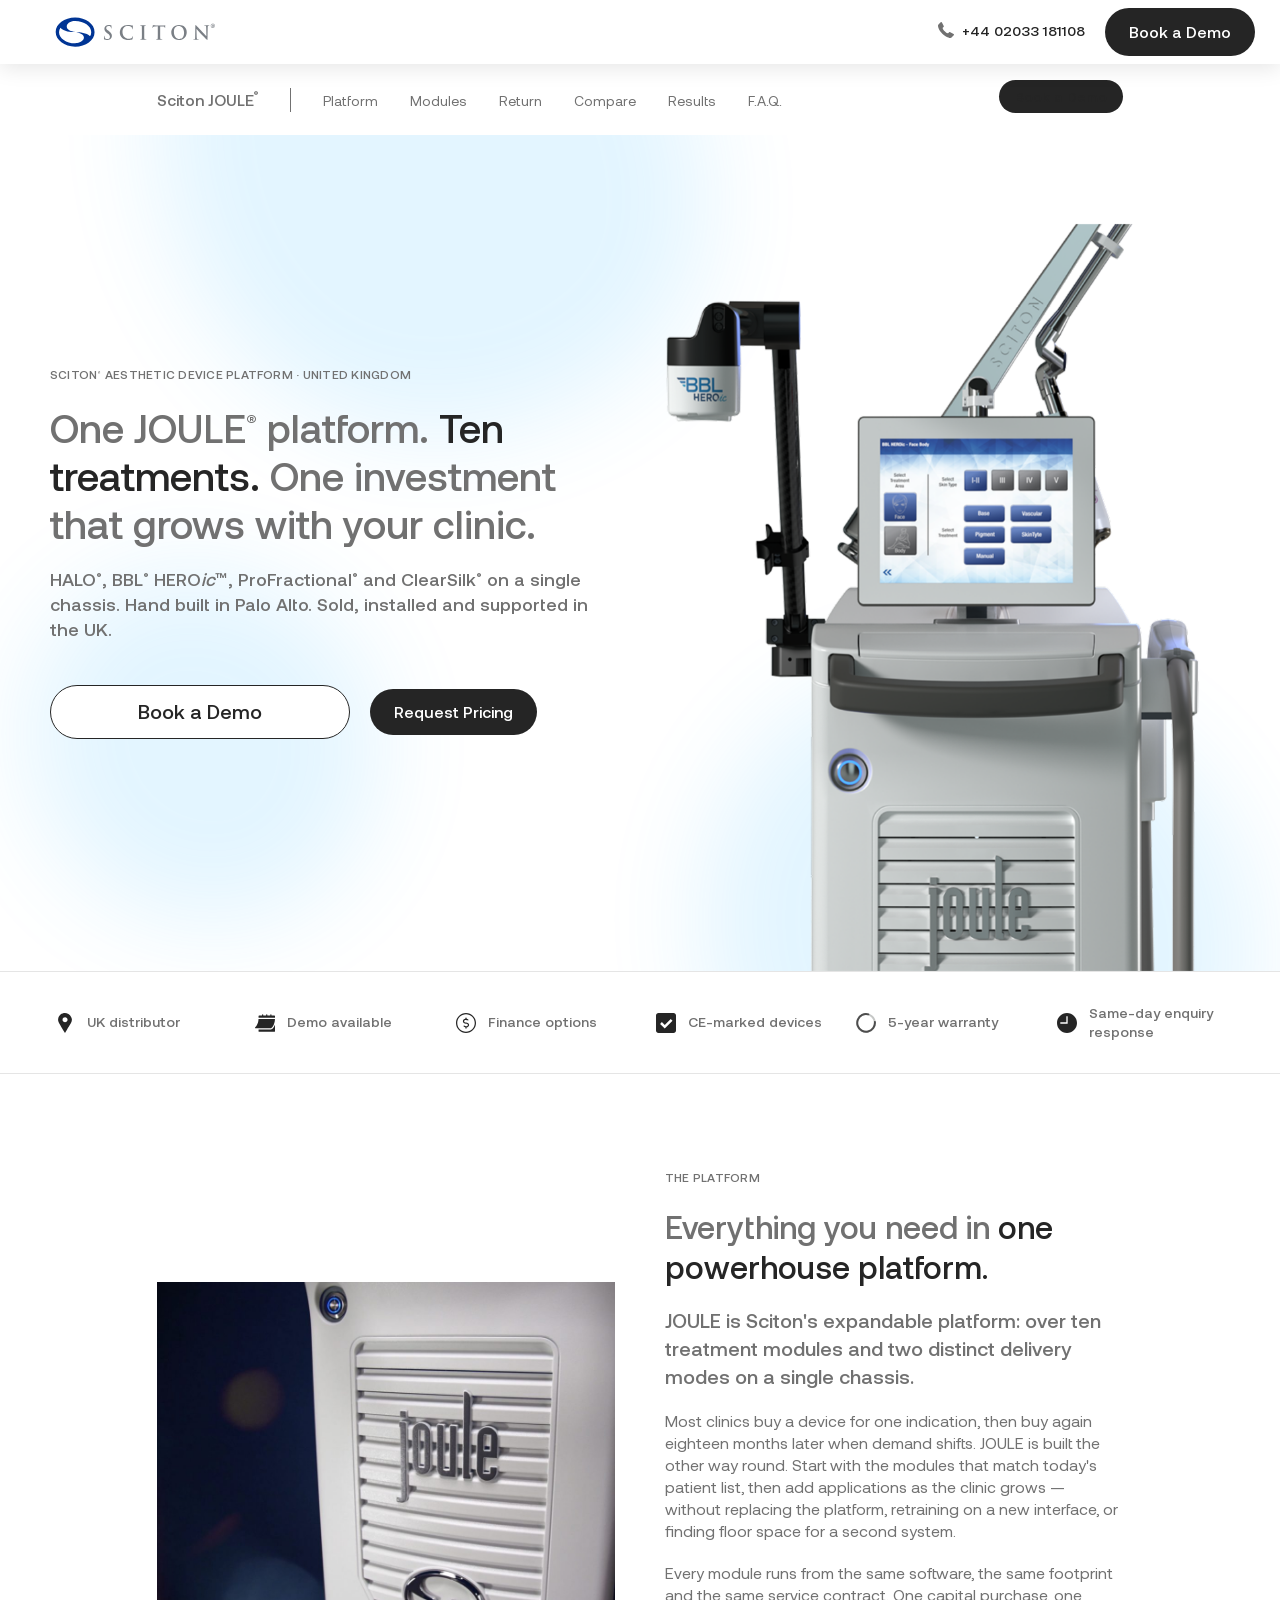
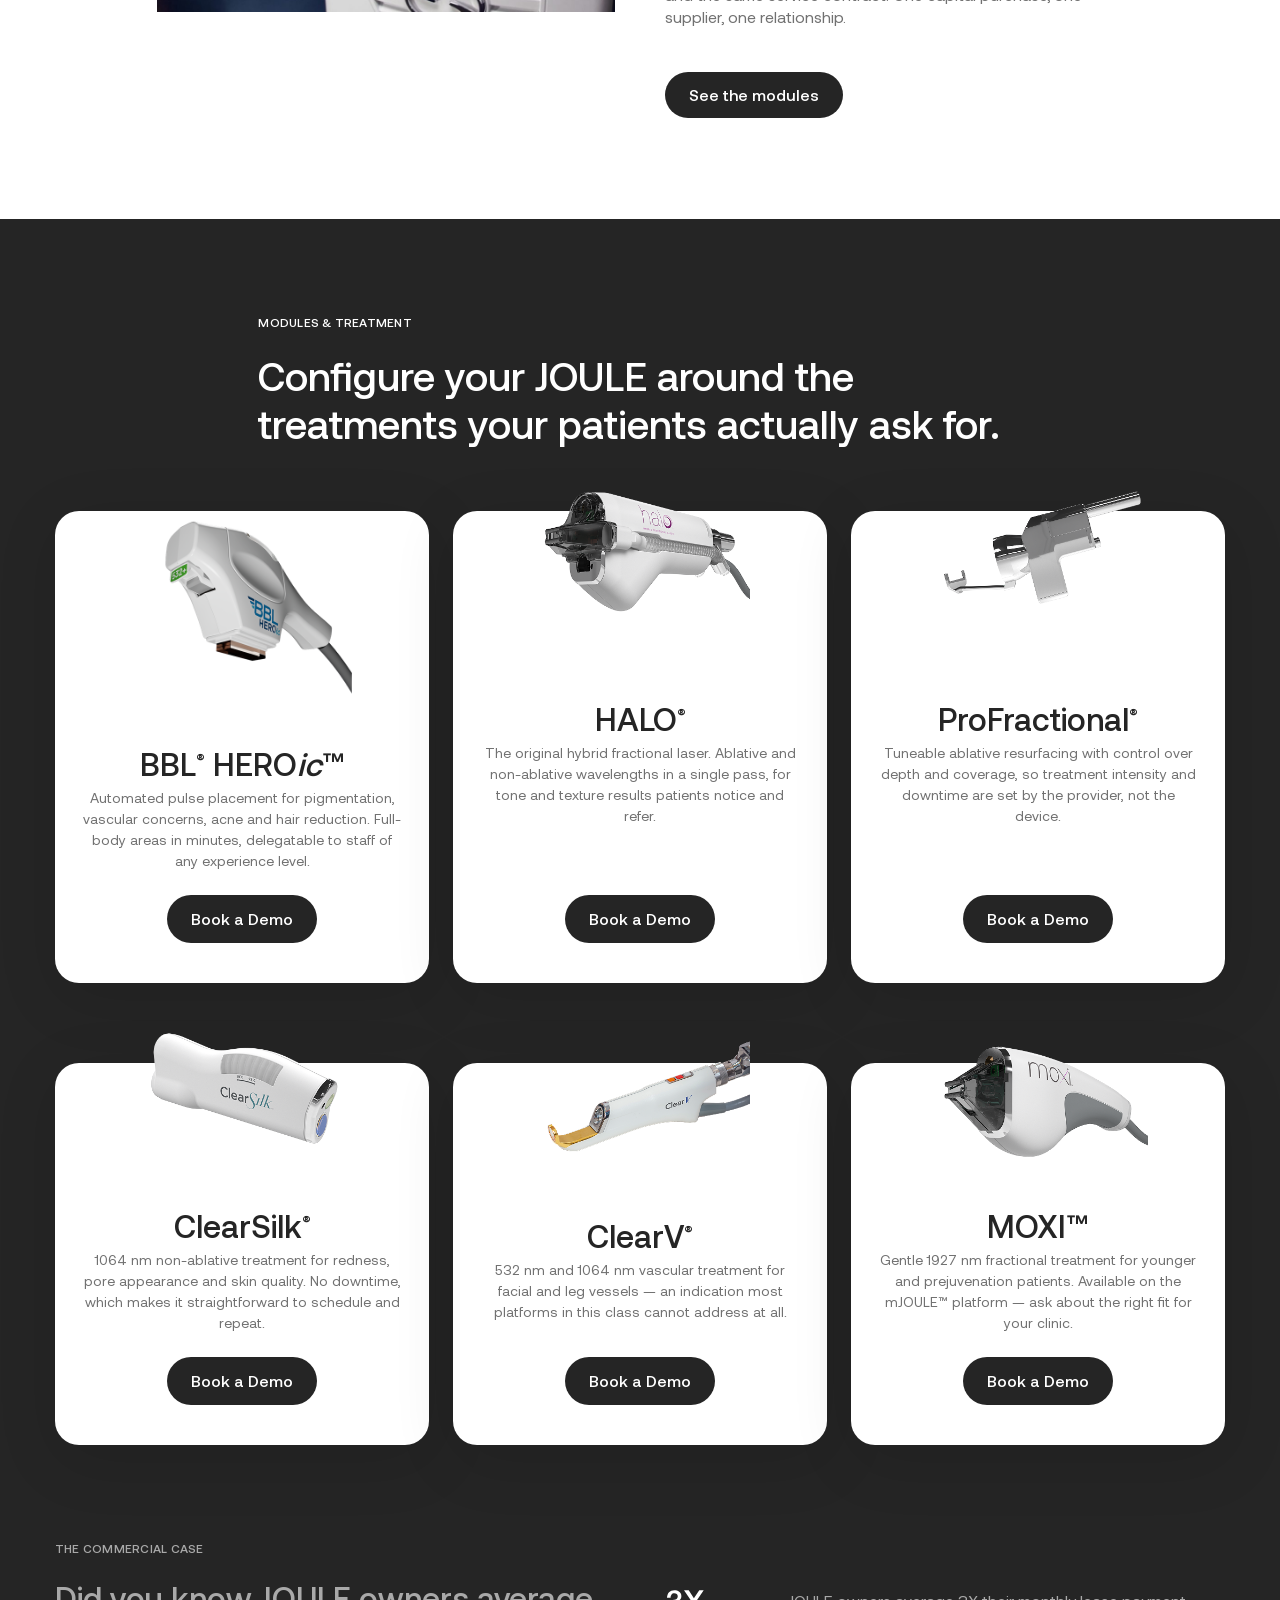
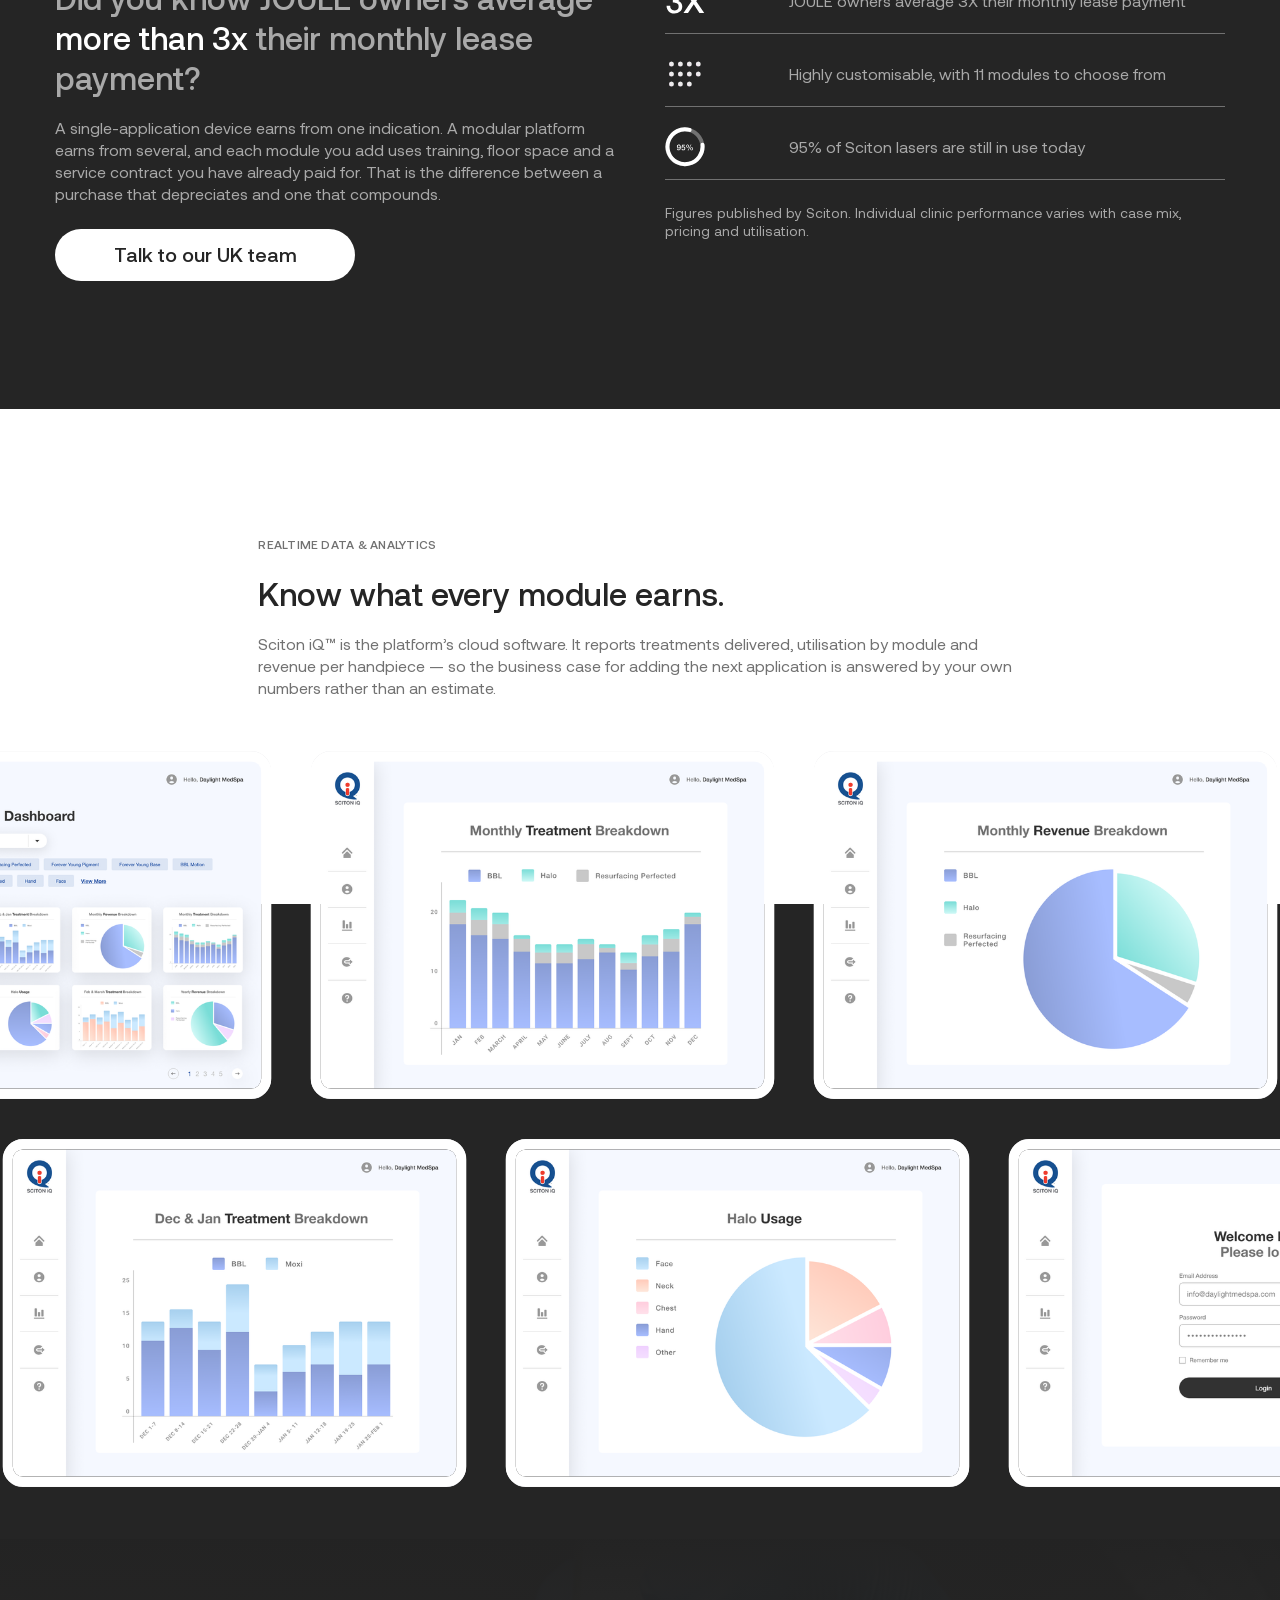
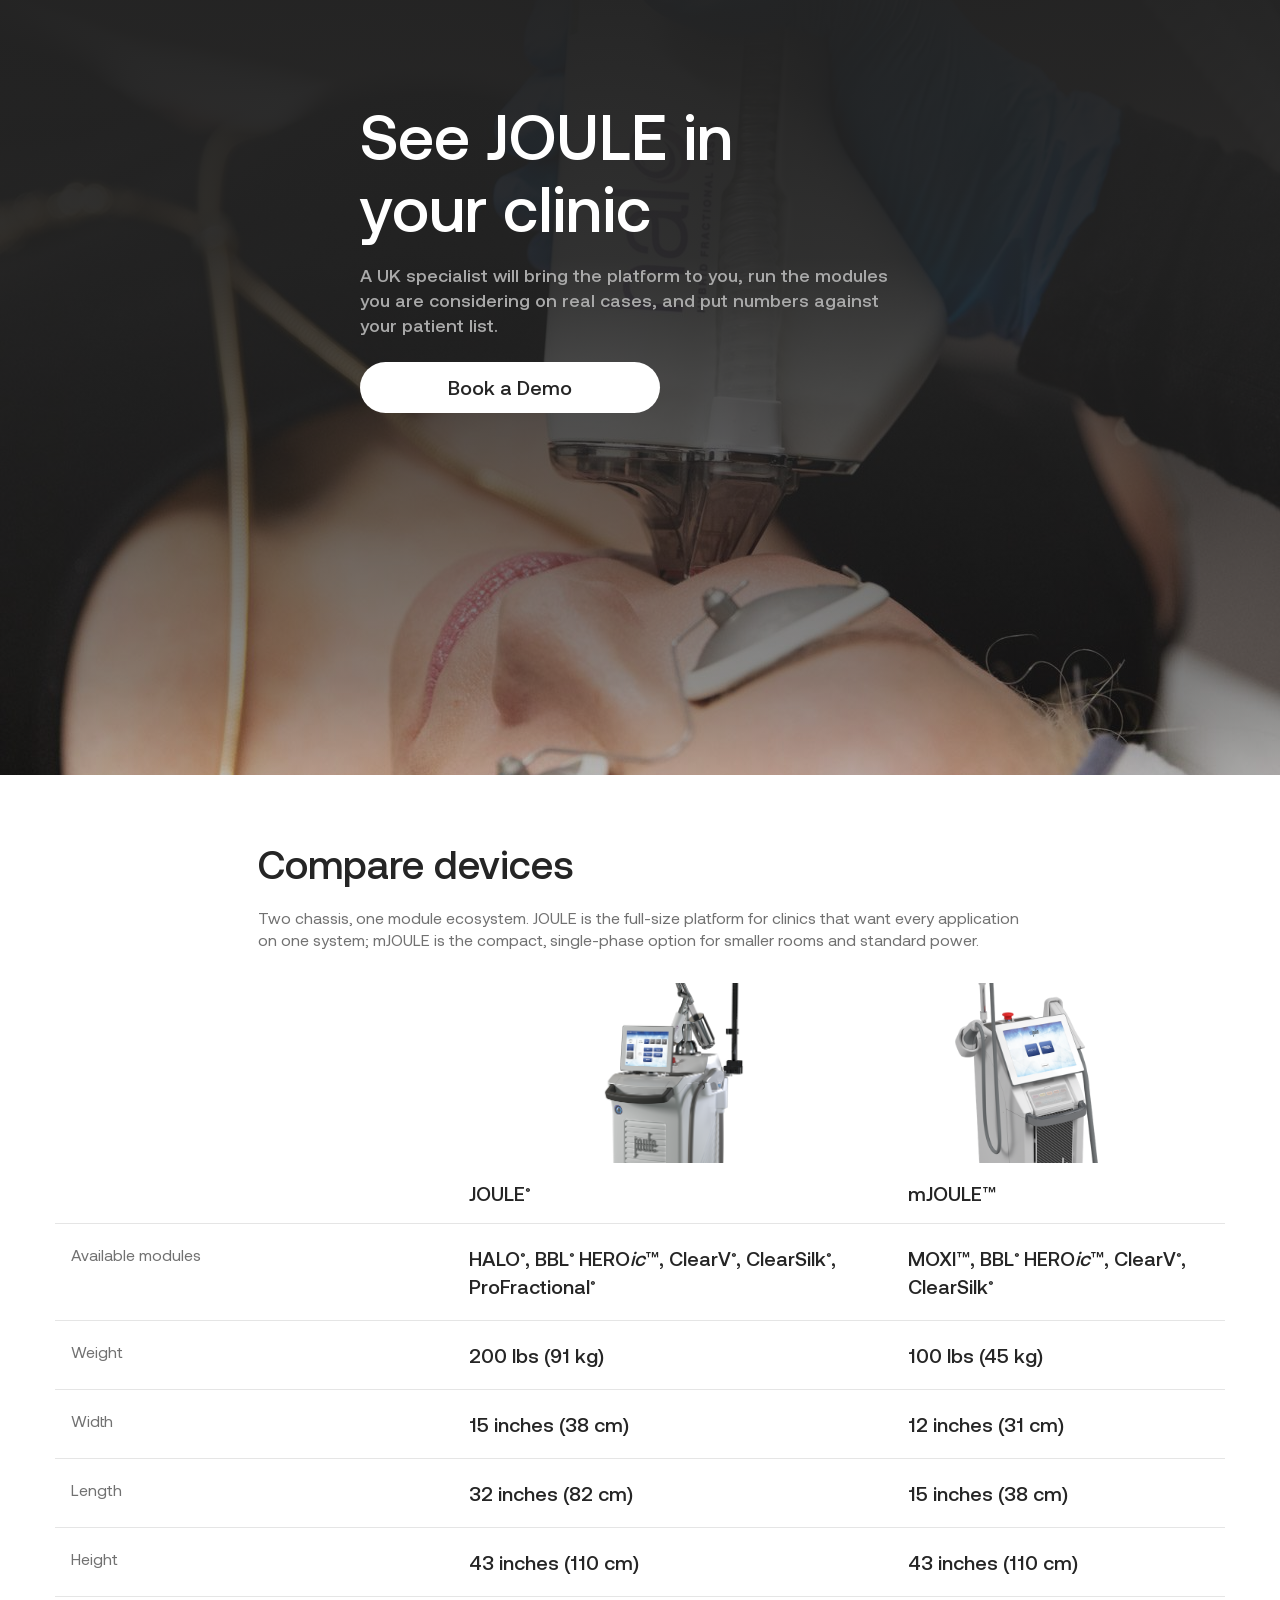
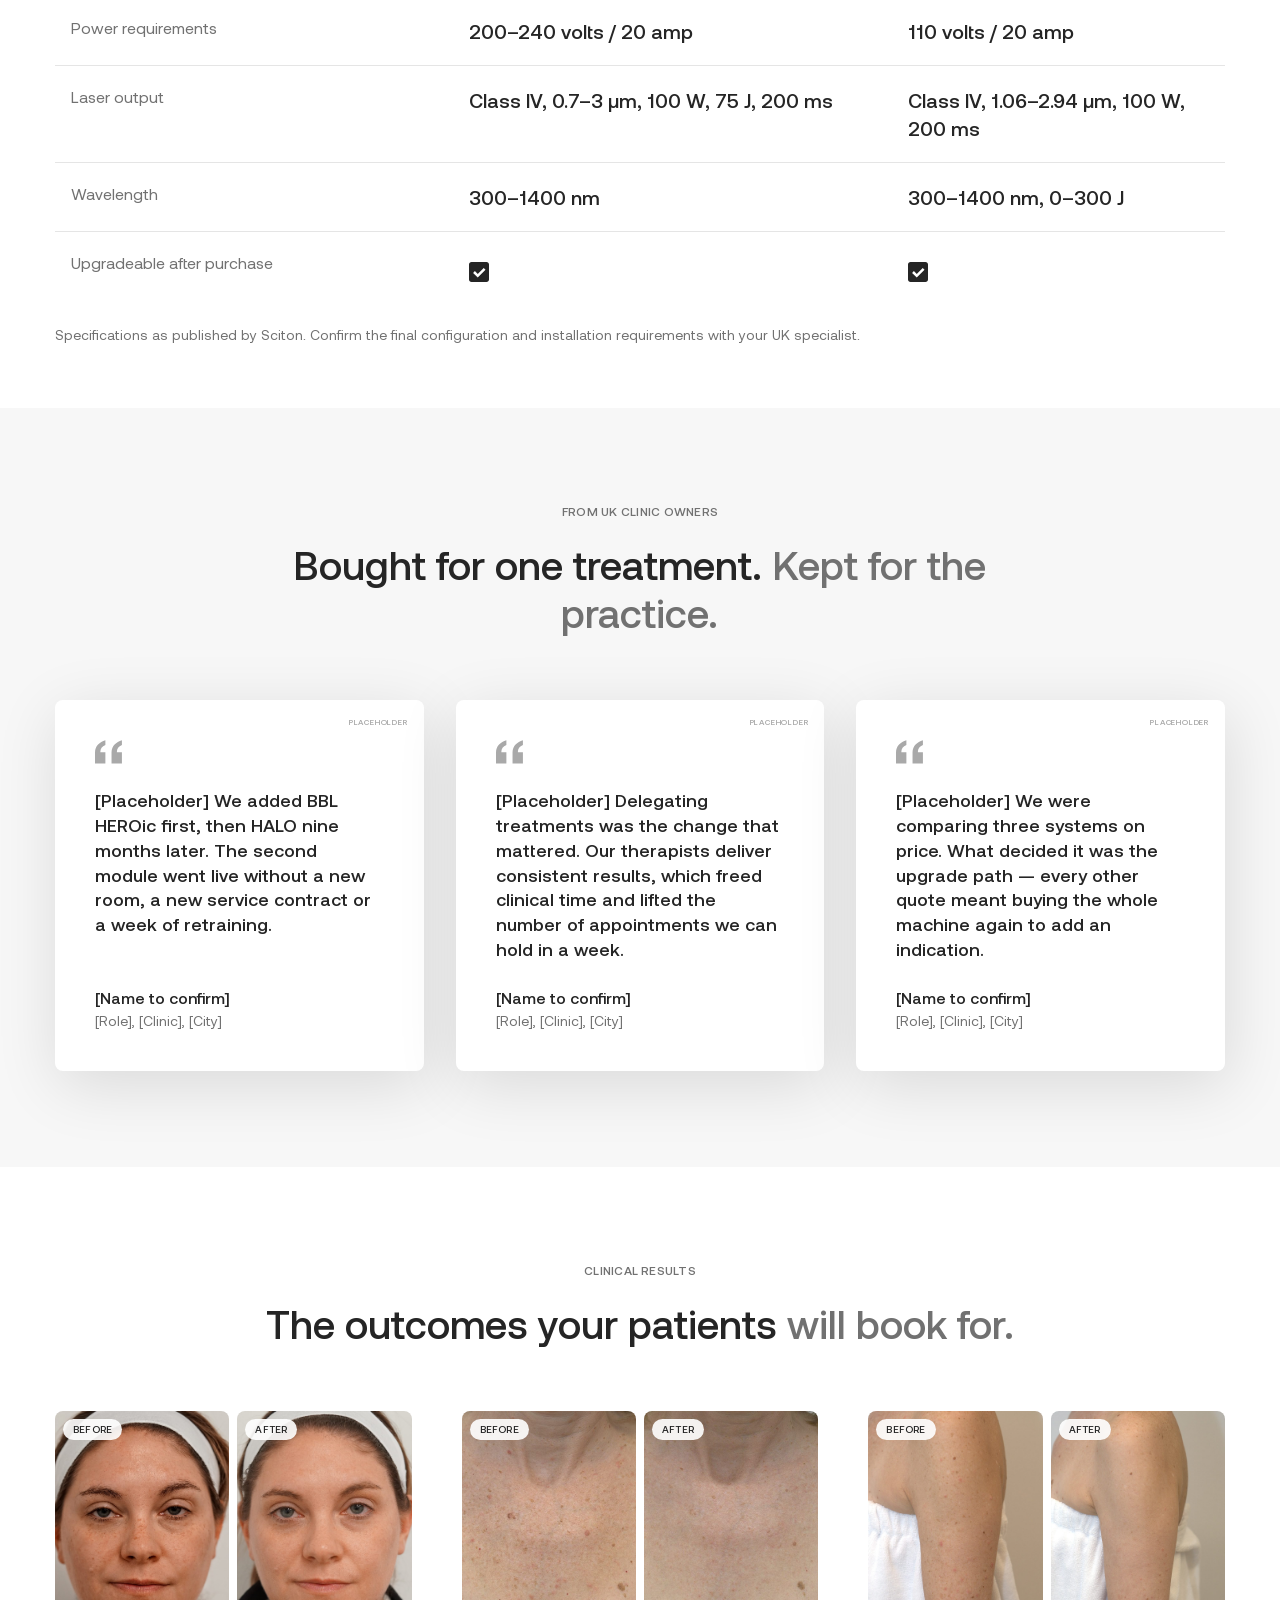
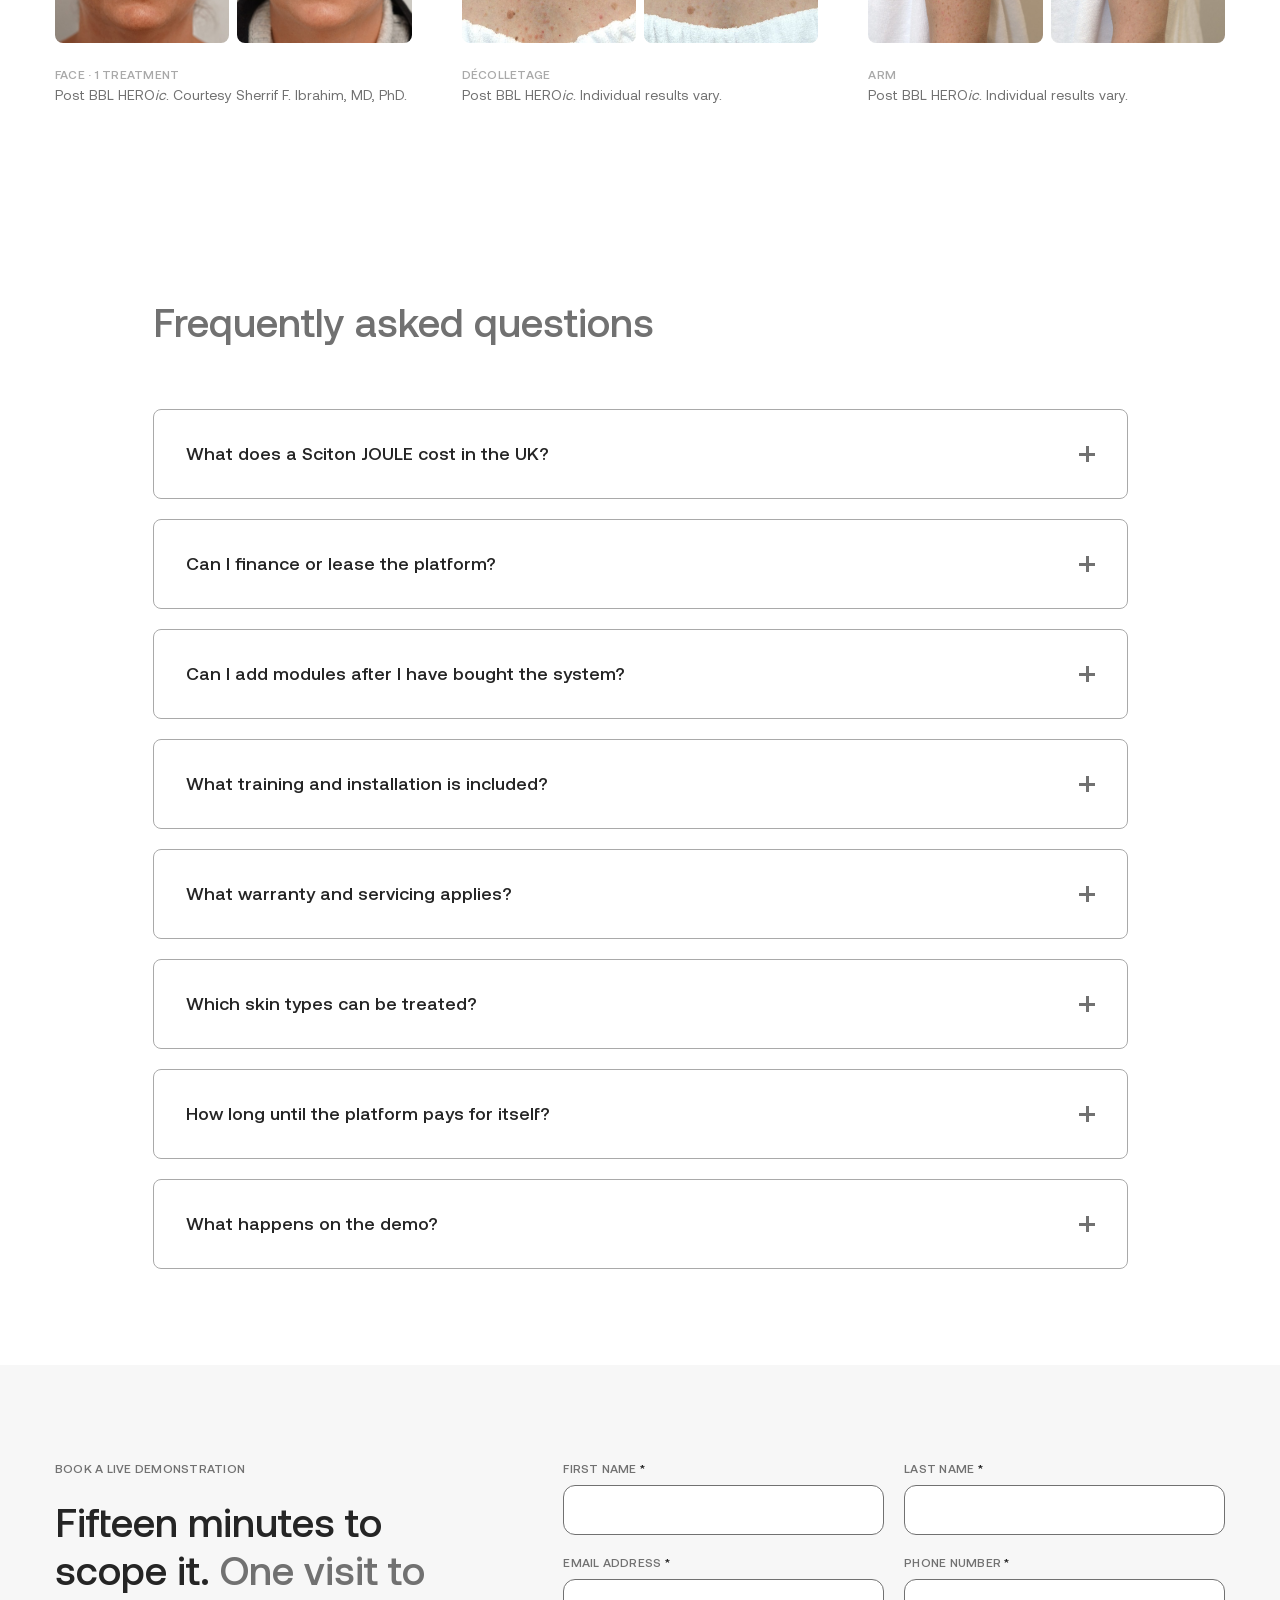
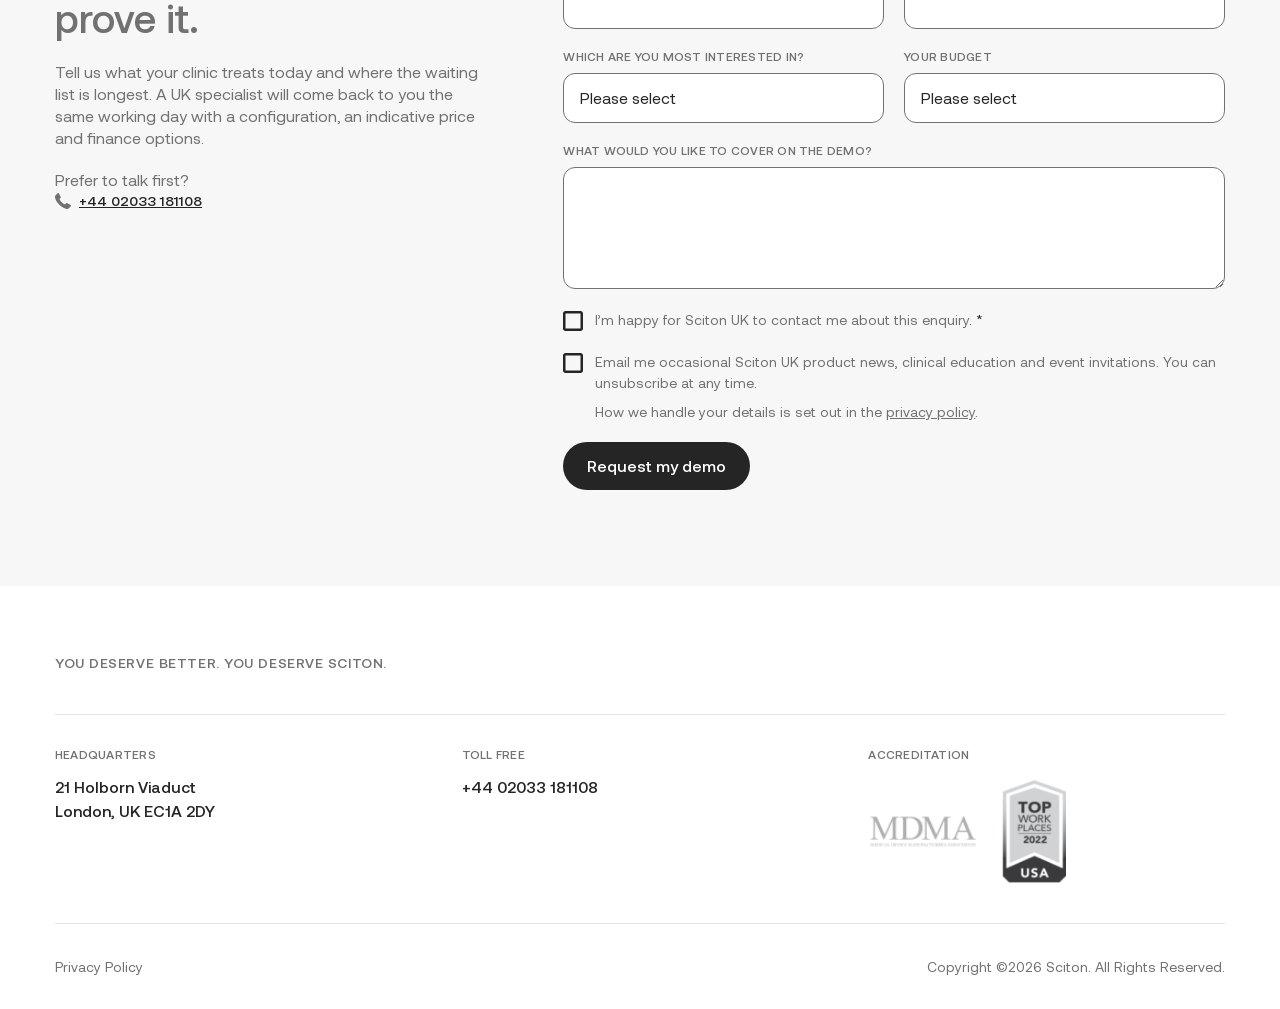
==== commit 8a7faf0d: "Fold JOULE/OMNI into hero H1s, simplify compare table and card copy - Remove the decorative giant he" ====
--- a/Sciton Landing Pages/c1-sciton-brand/index.html
+++ b/Sciton Landing Pages/c1-sciton-brand/index.html
@@ -214,9 +214,8 @@
     <div class="items-center justify-center row">
       <div class="w-full mb-8 lg:mb-0 col lg:w-1/2">
         <div class="wysiwyg js-fade-group">
-          <p class="hdg-giant text-gray-300" aria-hidden="true">JOULE<sup>&reg;</sup></p>
           <p class="hdg-6 text-gray-300">Sciton<sup>&reg;</sup> Aesthetic Device Platform &middot; United Kingdom</p>
-          <h1 class="hdg-2 text-gray-300">One platform. <span class="text-brand-dark-gray">Ten treatments.</span> One investment that grows with your clinic.</h1>
+          <h1 class="hdg-2 text-gray-300">One JOULE<sup>&reg;</sup> platform. <span class="text-brand-dark-gray">Ten treatments.</span> One investment that grows with your clinic.</h1>
           <p class="paragraph-large text-gray-300">HALO<sup>&reg;</sup>, BBL<sup>&reg;</sup> HERO<em>ic</em>&trade;, ProFractional<sup>&reg;</sup> and ClearSilk<sup>&reg;</sup> on a single chassis. Hand built in Palo Alto. Sold, installed and supported in the UK.</p>
           <p class="lp-hero-ctas">
             <a class="btn-action" href="#demo" id="cta-hero" data-cta="hero-demo">Book a Demo</a>
--- a/Sciton Landing Pages/assets/css/lp.css
+++ b/Sciton Landing Pages/assets/css/lp.css
@@ -559,14 +559,6 @@
   body { padding-bottom: 80px; }
 }
 
-/* C3 only: the hero's decorative giant word is 11 characters. "JOULE" and
-   "OMNI" fit the theme's 64px mobile size; "RESURFACING" does not and would
-   clip mid-word against the hero's overflow:hidden. Scoped to the page so
-   C1 and C2 keep the theme size. */
-@media (max-width: 767px) {
-  .page-halo-lp .hdg-giant { font-size: 3rem; }
-}
-
 @media (max-width: 639px) {
   .lp-hero-ctas { flex-direction: column; align-items: stretch; }
   .lp-hero-ctas .btn-action,
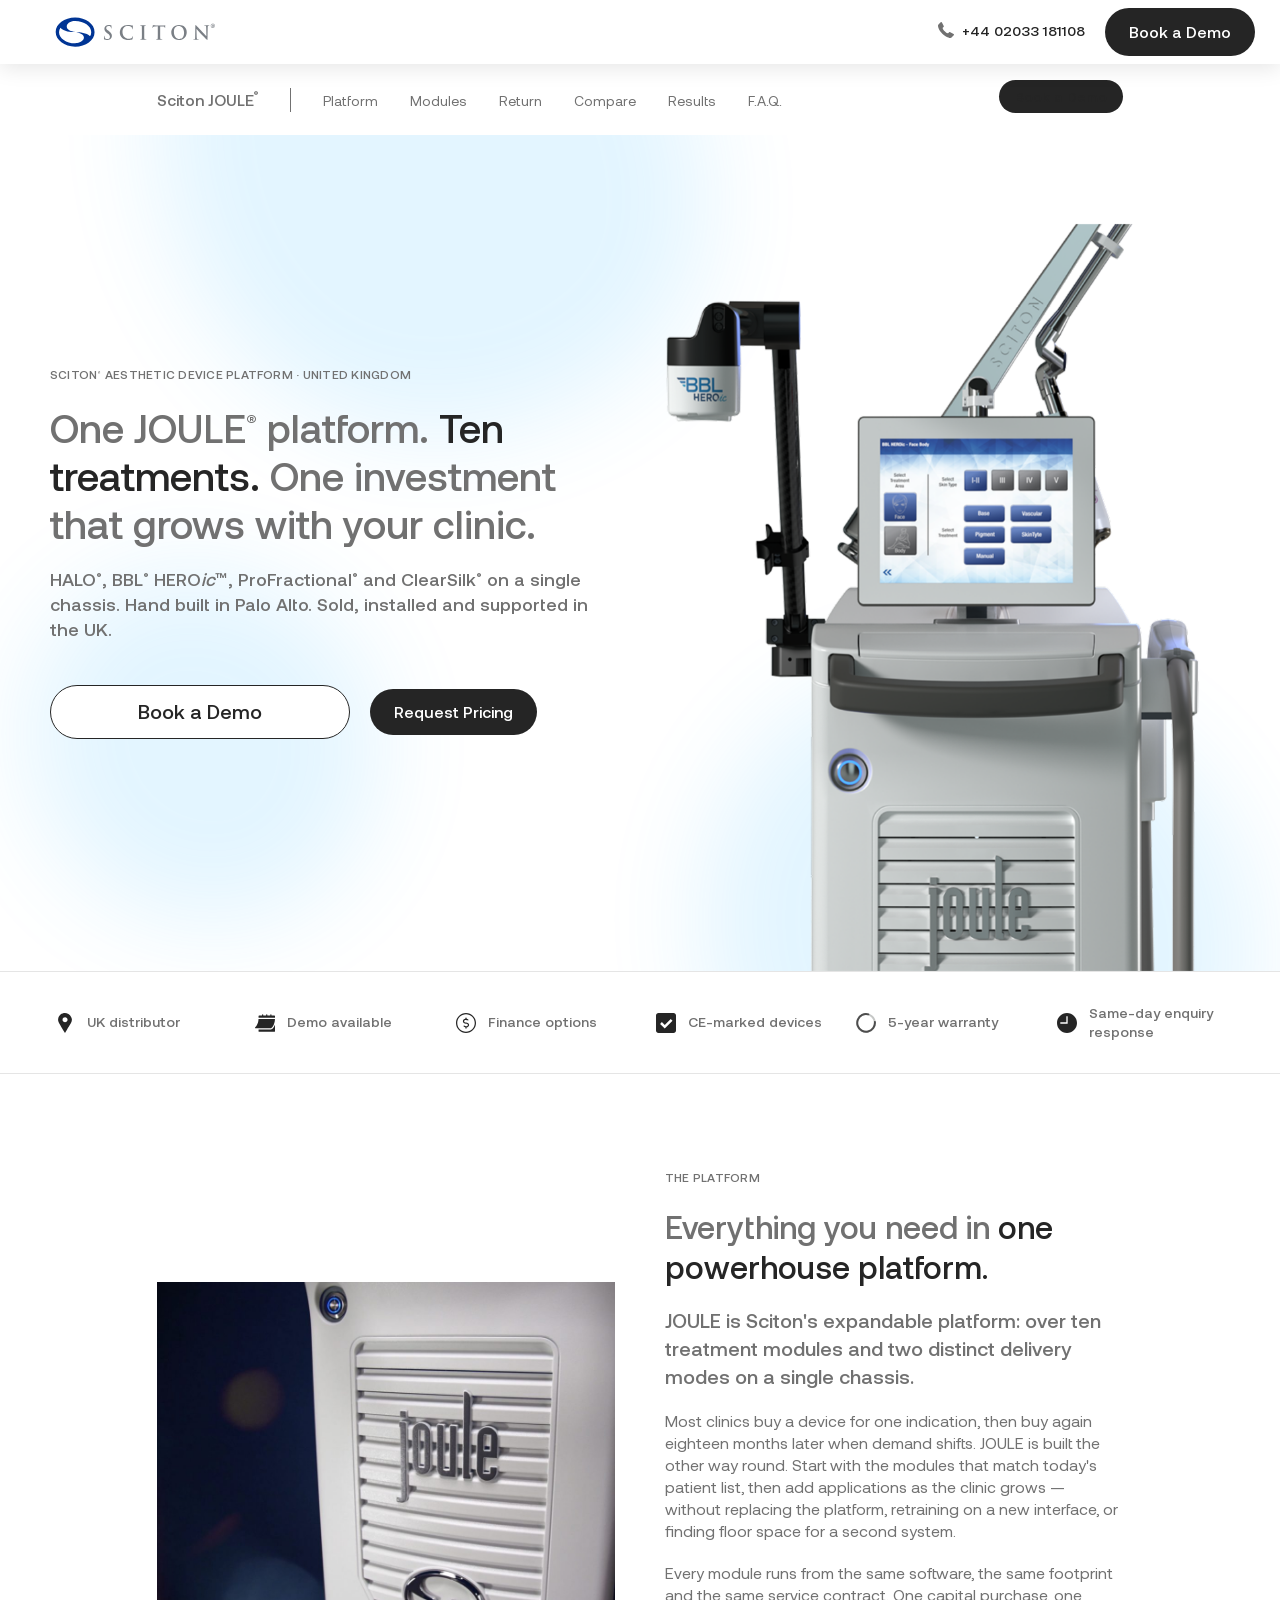
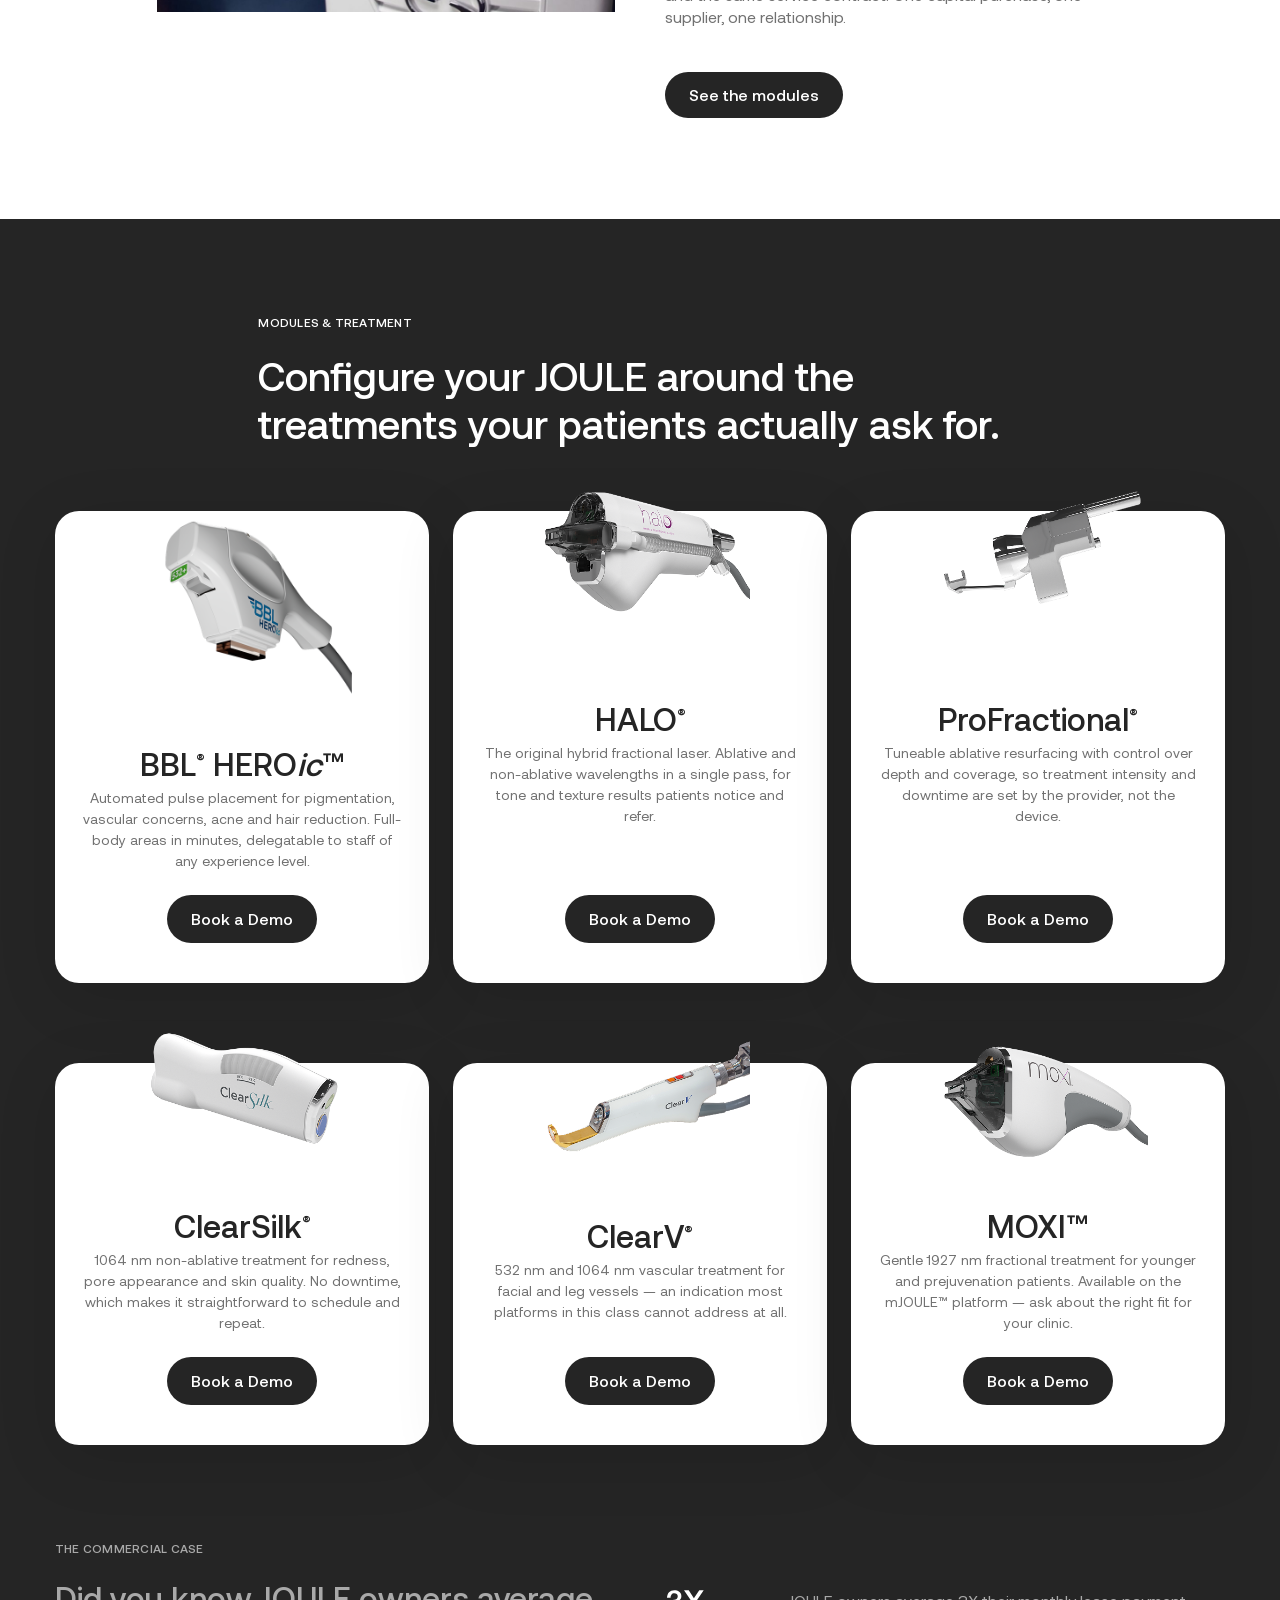
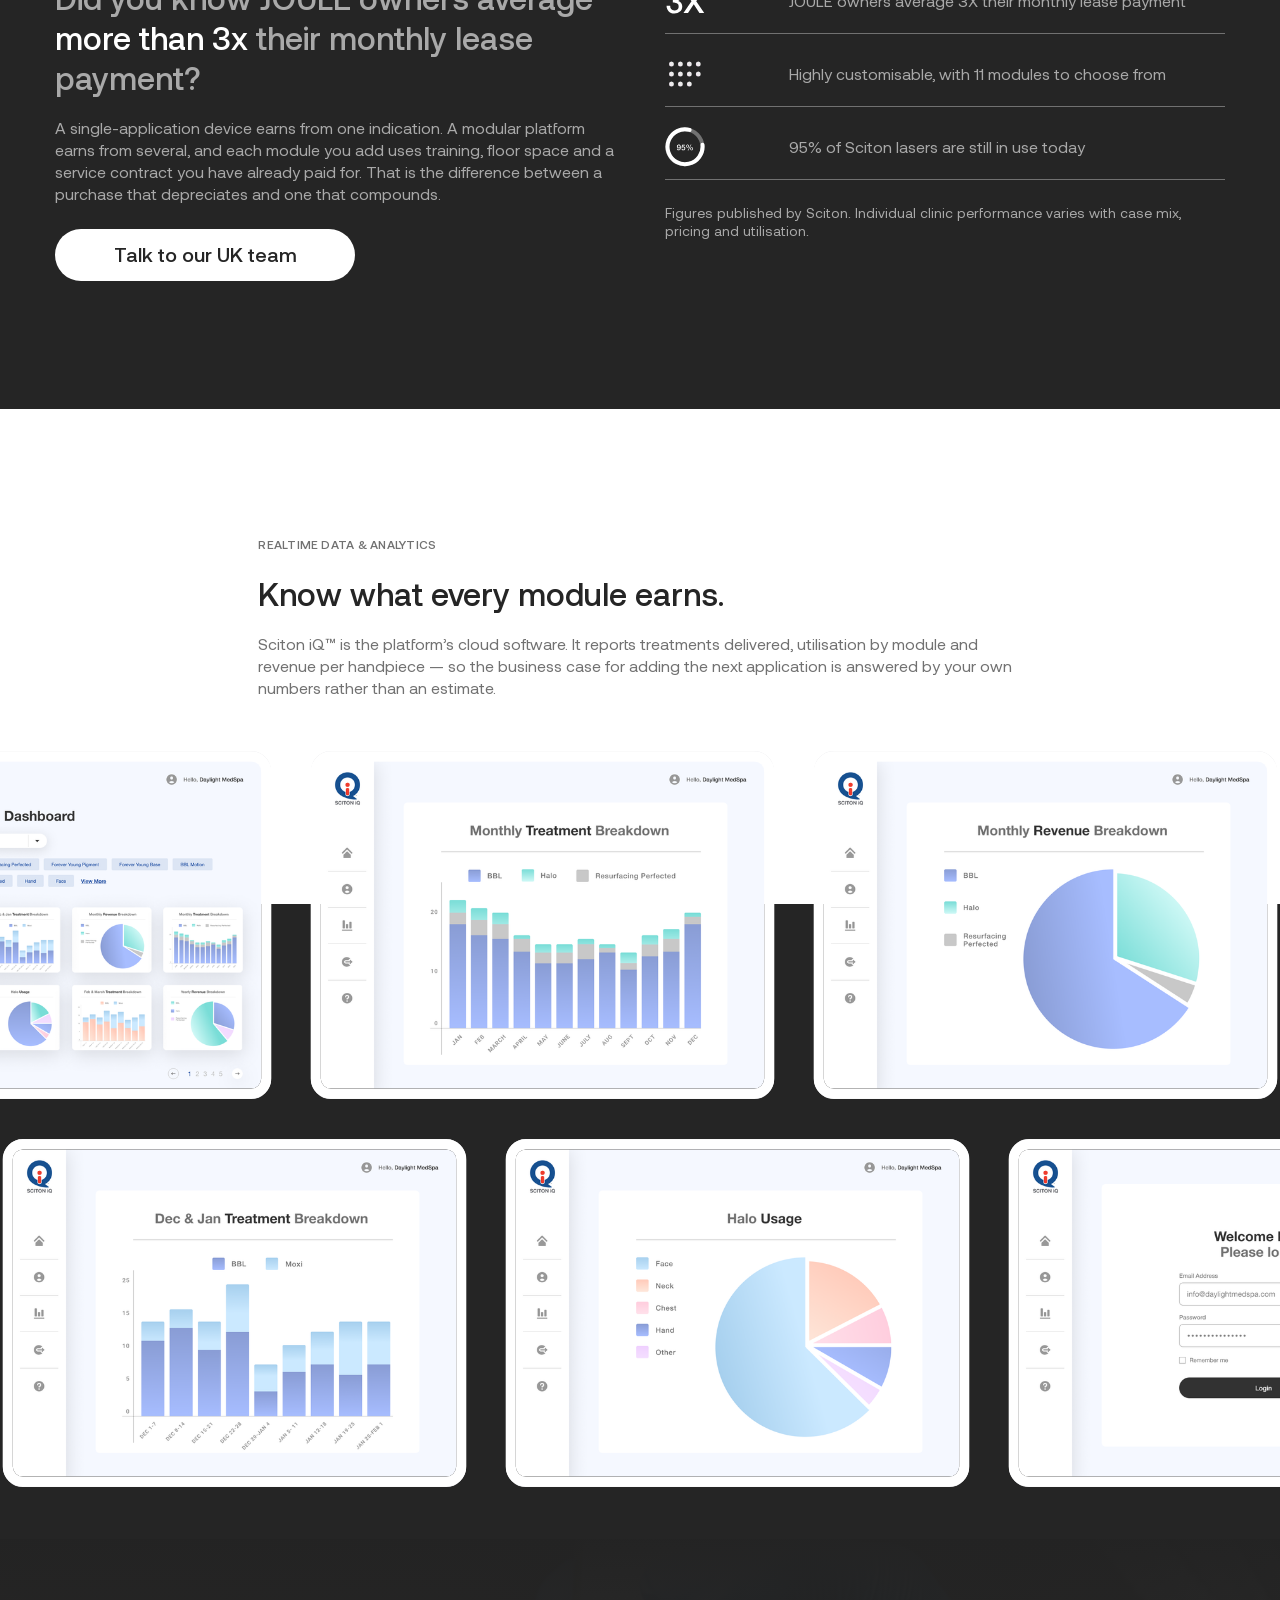
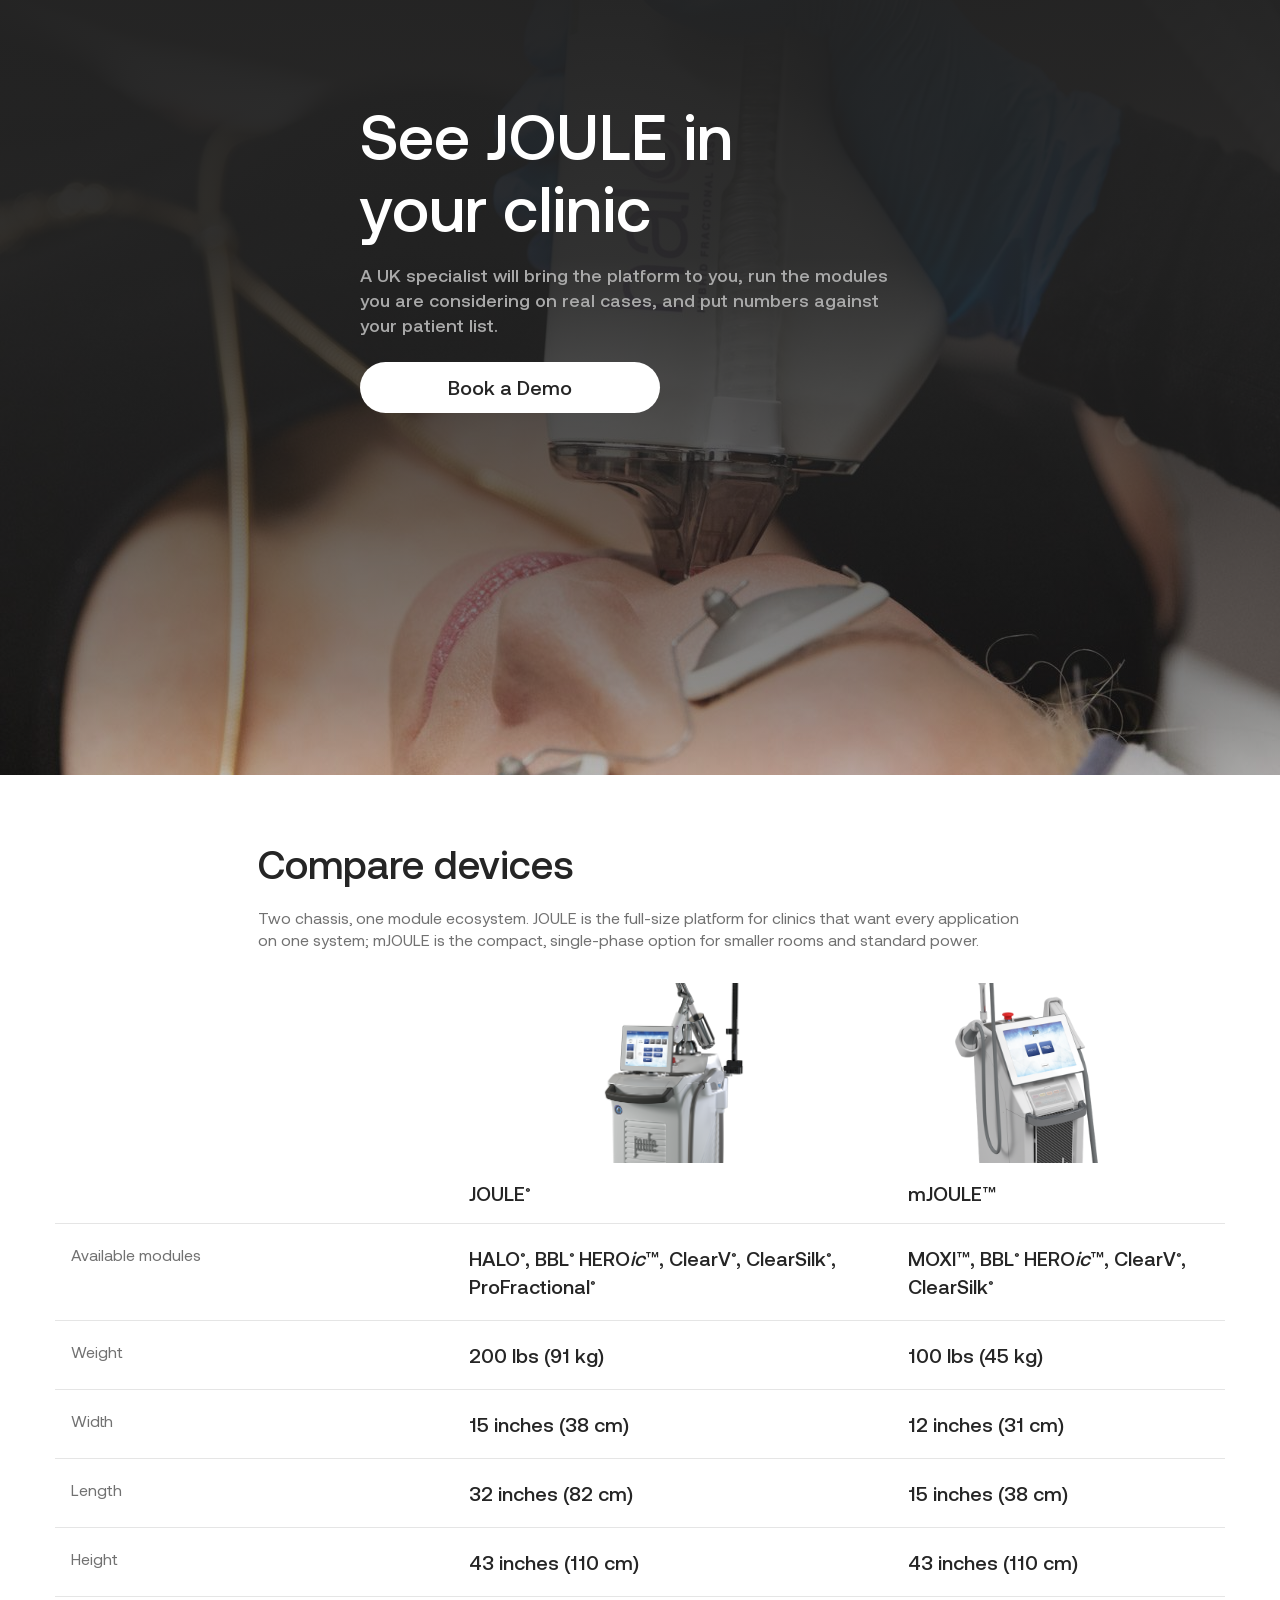
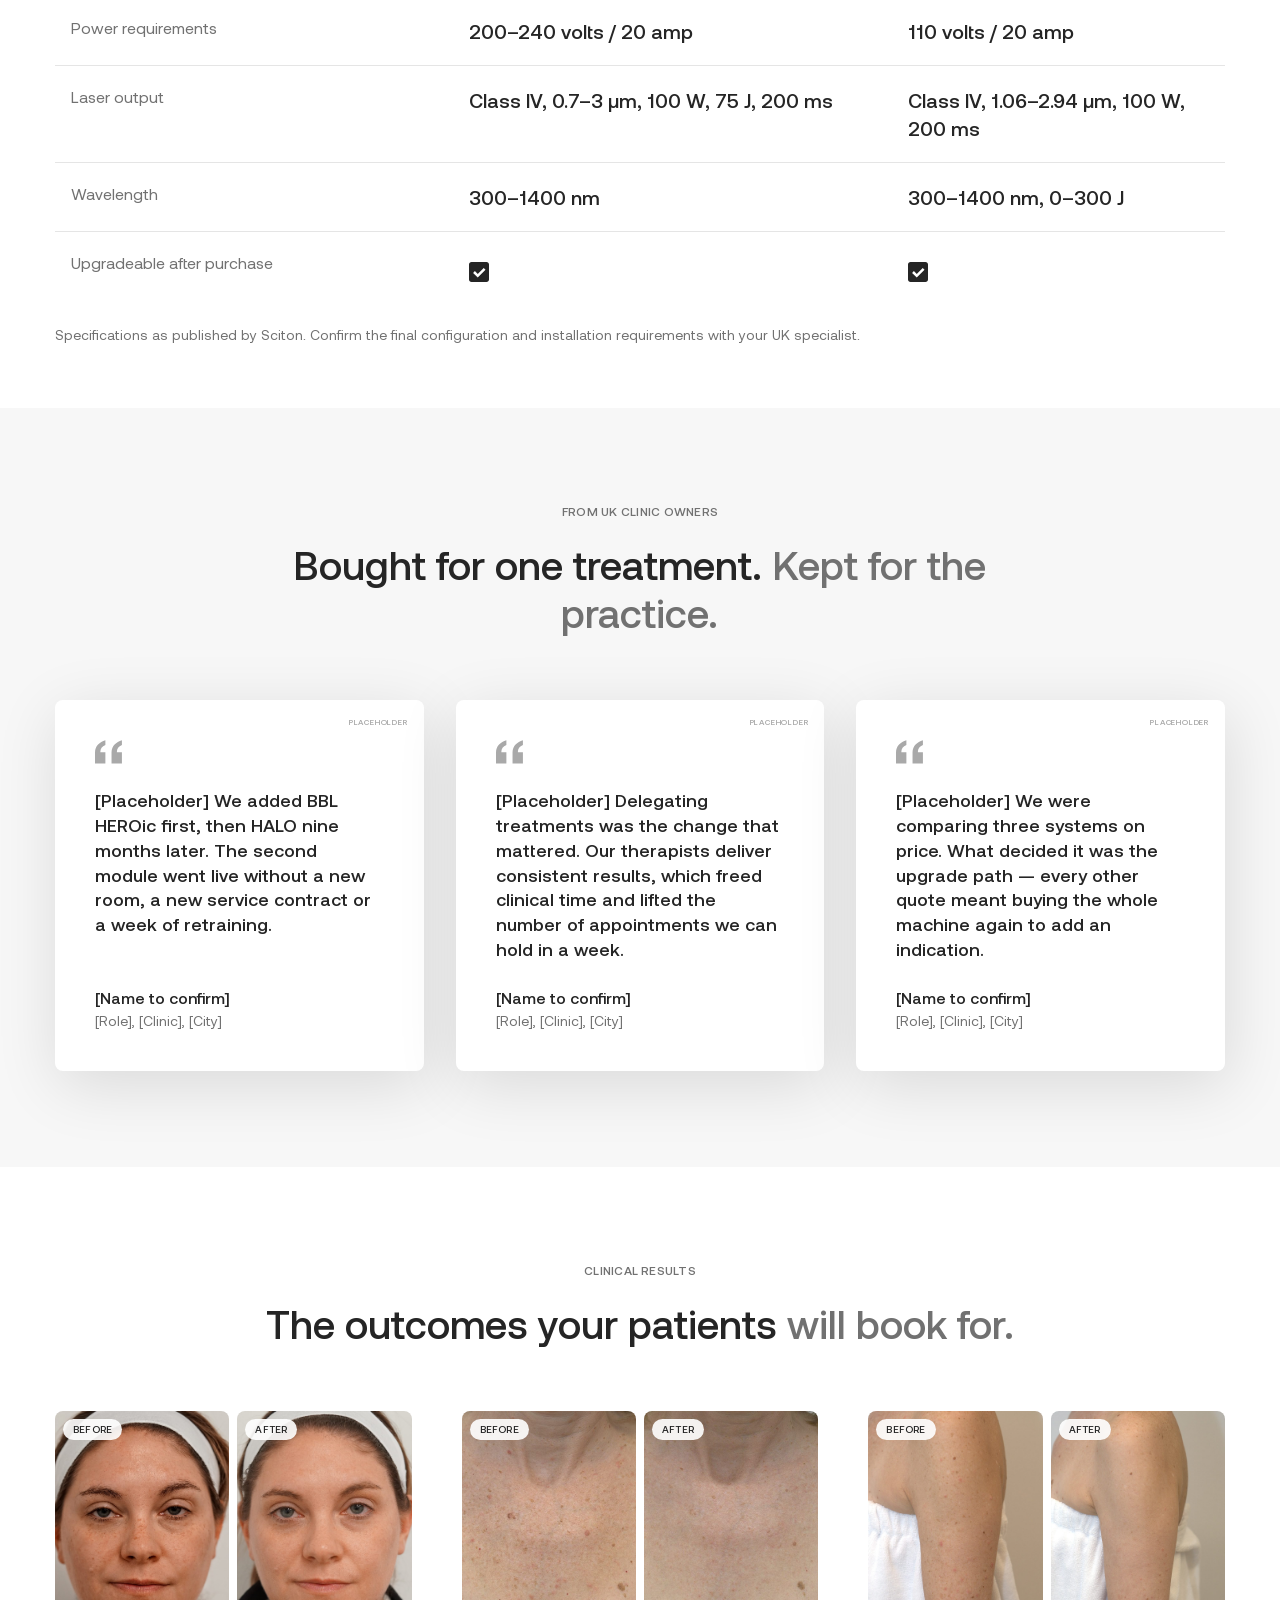
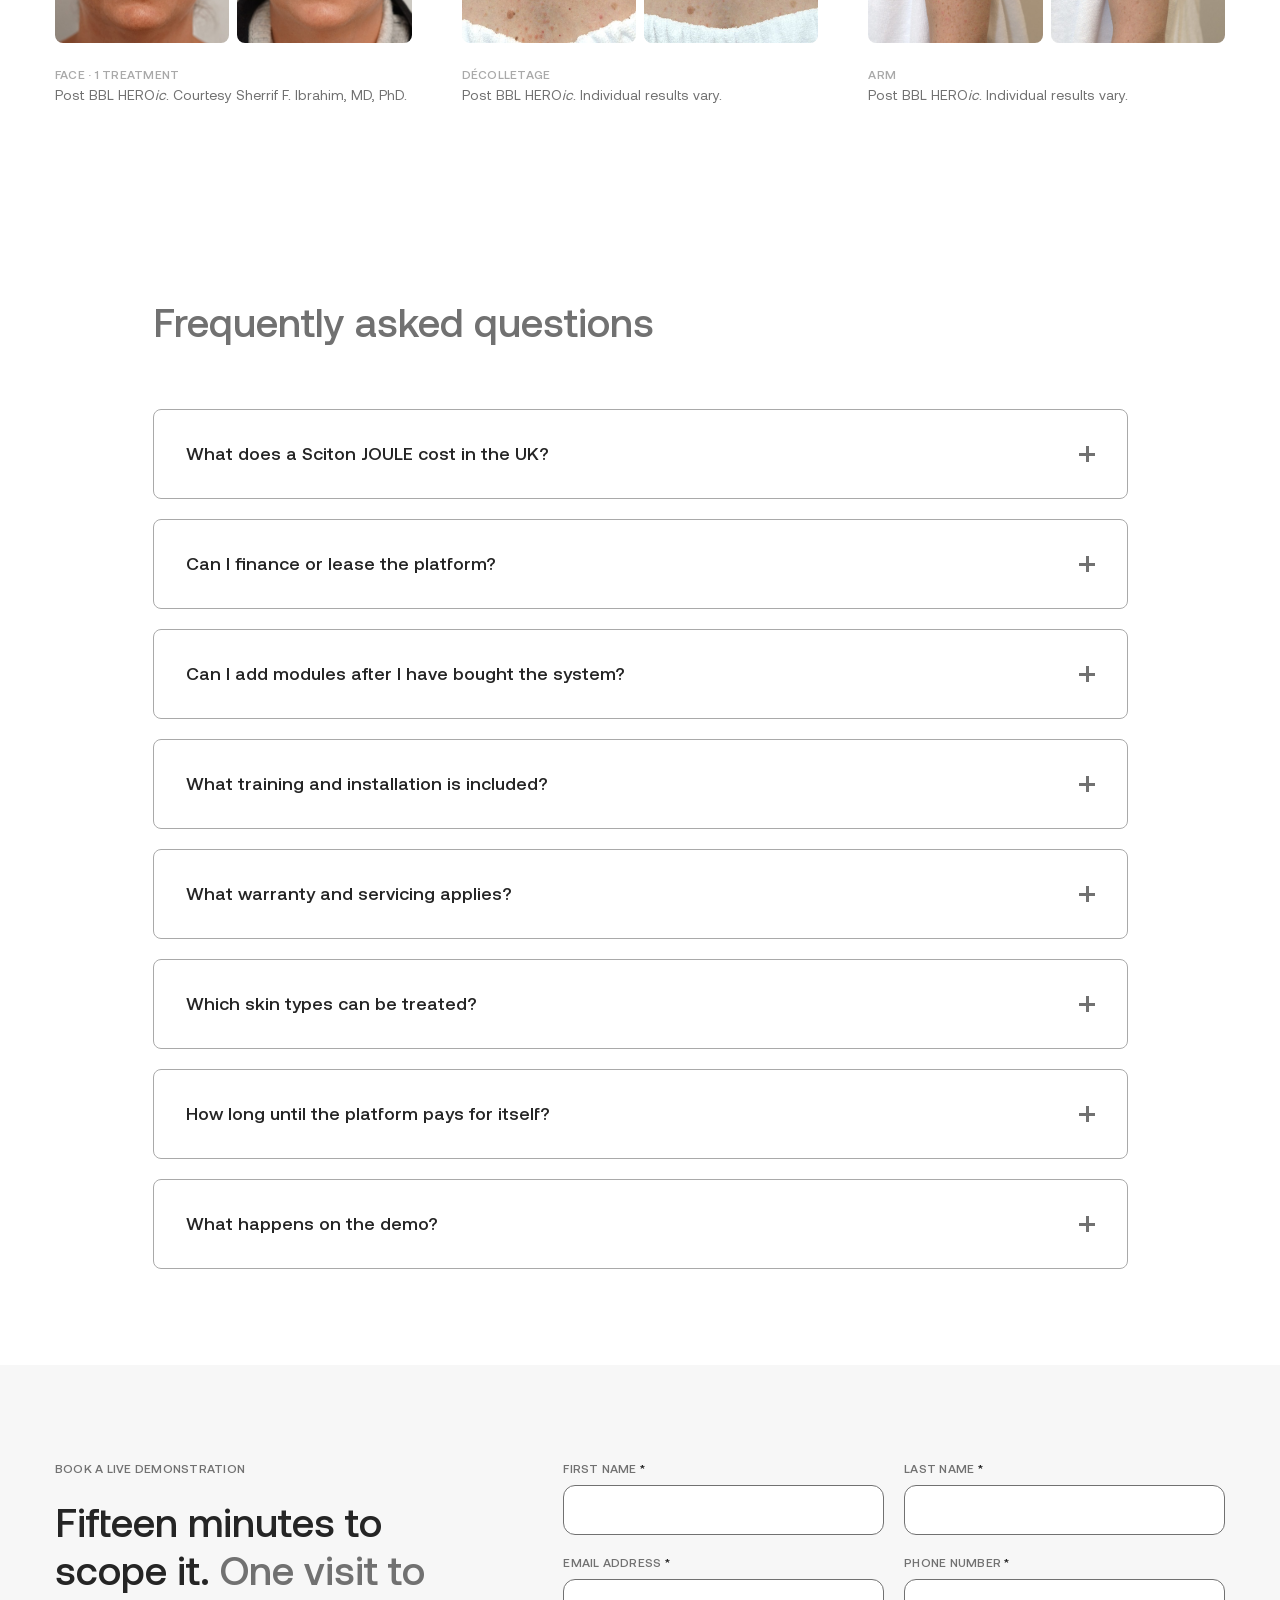
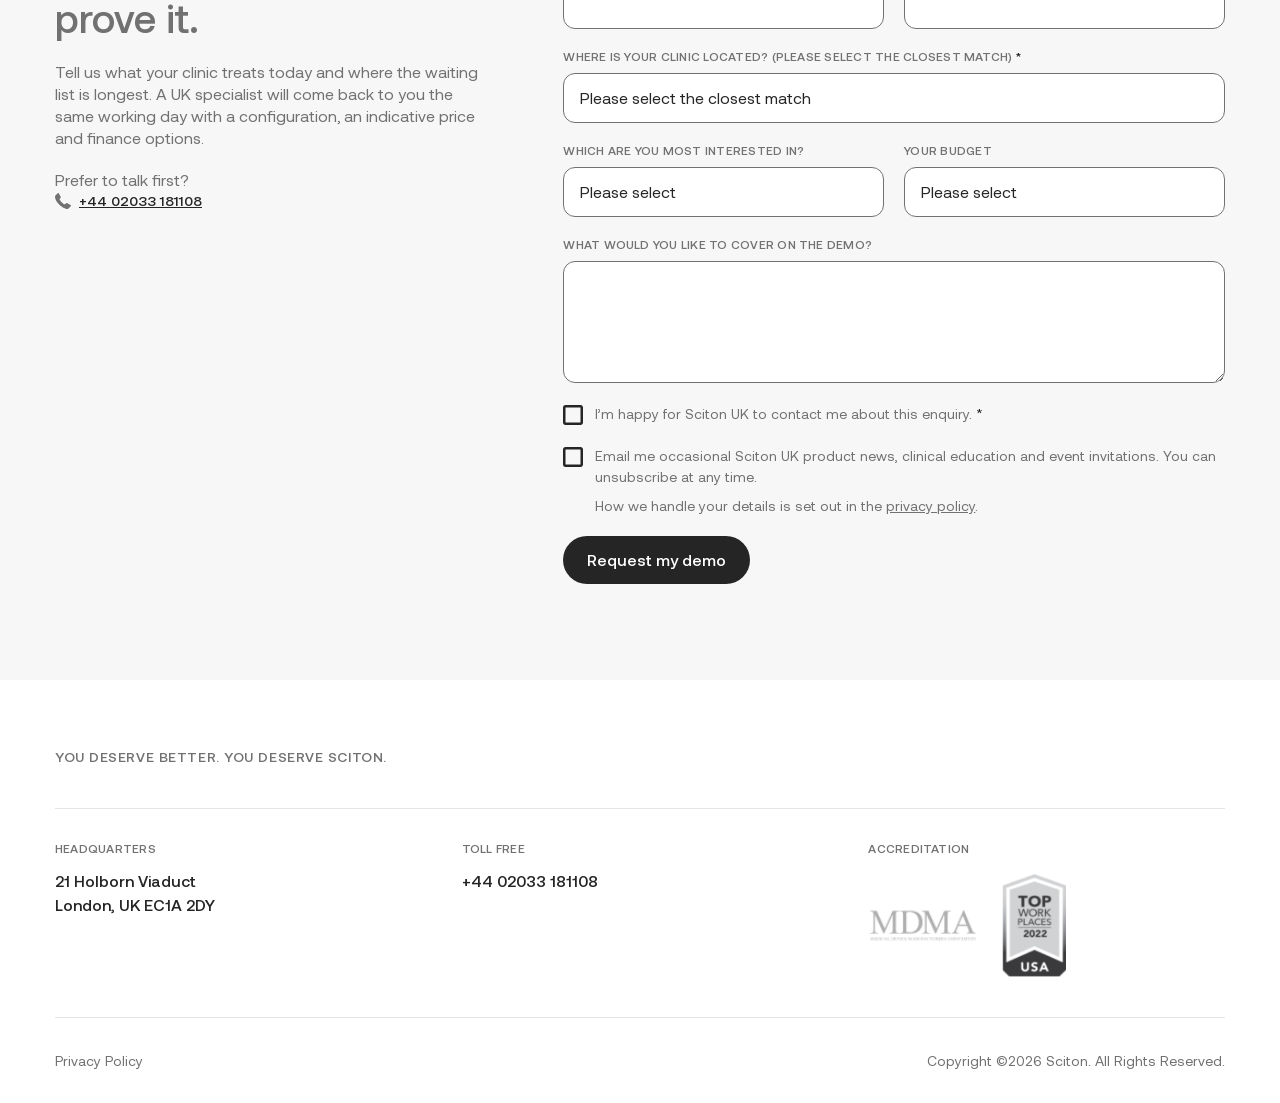
==== commit 2434a1d8: "Add clinic location field to Sciton forms" ====
--- a/Sciton Landing Pages/c1-sciton-brand/index.html
+++ b/Sciton Landing Pages/c1-sciton-brand/index.html
@@ -1,6 +1,13 @@
 <!doctype html>
 <html lang="en-GB">
 <head>
+<!-- Google Tag Manager -->
+<script>(function(w,d,s,l,i){w[l]=w[l]||[];w[l].push({'gtm.start':
+new Date().getTime(),event:'gtm.js'});var f=d.getElementsByTagName(s)[0],
+j=d.createElement(s),dl=l!='dataLayer'?'&l='+l:'';j.async=true;j.src=
+'https://www.googletagmanager.com/gtm.js?id='+i+dl;f.parentNode.insertBefore(j,f);
+})(window,document,'script','dataLayer','GTM-N37FXBXC');</script>
+<!-- End Google Tag Manager -->
 <meta charset="utf-8">
 <meta name="viewport" content="width=device-width, initial-scale=1">
 <title>Sciton JOULE® UK | One Platform, Ten Treatments | Book a Demo</title>
@@ -15,6 +22,10 @@
 <link rel="stylesheet" href="../assets/css/lp.css">
 </head>
 <body class="page-joule-lp">
+<!-- Google Tag Manager (noscript) -->
+<noscript><iframe src="https://www.googletagmanager.com/ns.html?id=GTM-N37FXBXC"
+height="0" width="0" style="display:none;visibility:hidden"></iframe></noscript>
+<!-- End Google Tag Manager (noscript) -->
 
 <svg aria-hidden="true" focusable="false" style="position:absolute;width:0;height:0;overflow:hidden" version="1.1" xmlns="http://www.w3.org/2000/svg" xmlns:xlink="http://www.w3.org/1999/xlink"><defs><symbol id="icon-sciton-mark" viewBox="0 0 32 32">
 <title>sciton-mark</title>
@@ -719,8 +730,7 @@
 
       <div class="w-full col lg:w-7/12">
         <div class="lp-form js-fade">
-          <!-- TODO: wire action / data-endpoint to Gravity Forms or HubSpot. See README.md. -->
-          <form id="demo-form" class="form-skin" action="#" method="post" novalidate data-endpoint="TODO" data-campaign="C1-sciton-brand">
+          <form id="demo-form" class="form-skin" action="#" method="post" novalidate data-campaign="C1-sciton-brand">
             <div class="lp-form__grid">
               <div class="lp-form__field">
                 <label class="lp-form__label" for="f-first">First name <span class="lp-form__req" aria-hidden="true">*</span></label>
@@ -741,6 +751,19 @@
                 <label class="lp-form__label" for="f-phone">Phone number <span class="lp-form__req" aria-hidden="true">*</span></label>
                 <input type="tel" id="f-phone" name="phone" autocomplete="tel" required aria-describedby="e-phone">
                 <p class="lp-form__error" id="e-phone">Please enter a phone number.</p>
+              </div>
+              <div class="lp-form__field lp-form__full">
+                <label class="lp-form__label" for="f-clinic-location">Where is your clinic located? (Please select the closest match) <span class="lp-form__req" aria-hidden="true">*</span></label>
+                <select id="f-clinic-location" name="clinic_location" required aria-describedby="e-clinic-location">
+                  <option value="">Please select the closest match</option>
+                  <option>North UK</option>
+                  <option>South UK</option>
+                  <option>North London</option>
+                  <option>South London</option>
+                  <option>Northern Ireland</option>
+                  <option>Southern Ireland</option>
+                </select>
+                <p class="lp-form__error" id="e-clinic-location">Please select the closest location.</p>
               </div>
               <div class="lp-form__field">
                 <label class="lp-form__label" for="f-interest">Which are you most interested in?</label>
--- a/Sciton Landing Pages/assets/css/lp.css
+++ b/Sciton Landing Pages/assets/css/lp.css
@@ -312,8 +312,83 @@
 }
 .lp-form__consent input { flex: 0 0 auto; margin-top: .25rem; }
 
-.lp-form__status { margin-top: 1.5rem; }
+.lp-form__status {
+  display: flex;
+  align-items: center;
+  gap: .75rem;
+  margin-top: 1.5rem;
+  font-size: .9375rem;
+  font-weight: 500;
+  line-height: 1.5;
+  color: var(--lp-gray-300);
+  opacity: 1;
+  transform: translateY(0);
+  transition: color .15s ease-in-out, opacity .25s ease, transform .25s ease;
+}
 .lp-form__status:empty { margin-top: 0; }
+.lp-form__status.is-sending {
+  color: var(--lp-gray-300);
+  opacity: .85;
+}
+.lp-form__status.is-success {
+  color: var(--lp-dark);
+  animation: lp-status-rise .45s ease both;
+}
+.lp-form__status.is-error { color: var(--lp-dark); }
+
+.lp-form__success-icon {
+  position: relative;
+  flex: 0 0 auto;
+  width: 2rem;
+  height: 2rem;
+  border: 2px solid var(--lp-dark);
+  border-radius: 50%;
+  transform: scale(.8);
+  animation: lp-success-pop .45s cubic-bezier(.2, .8, .2, 1.2) .05s both;
+}
+.lp-form__success-icon::after {
+  content: "";
+  position: absolute;
+  left: .56rem;
+  top: .42rem;
+  width: .55rem;
+  height: .95rem;
+  border-right: 2px solid var(--lp-dark);
+  border-bottom: 2px solid var(--lp-dark);
+  transform: rotate(45deg) scale(0);
+  transform-origin: center;
+  animation: lp-success-check .28s ease .28s both;
+}
+.lp-form.is-success .btn {
+  color: #fff;
+  background-color: var(--lp-dark);
+}
+
+@keyframes lp-status-rise {
+  from { opacity: 0; transform: translateY(.5rem); }
+  to { opacity: 1; transform: translateY(0); }
+}
+@keyframes lp-success-pop {
+  0% { opacity: 0; transform: scale(.72); }
+  70% { opacity: 1; transform: scale(1.08); }
+  100% { opacity: 1; transform: scale(1); }
+}
+@keyframes lp-success-check {
+  from { transform: rotate(45deg) scale(0); }
+  to { transform: rotate(45deg) scale(1); }
+}
+
+@media (prefers-reduced-motion: reduce) {
+  .lp-form__status,
+  .lp-form__status.is-success,
+  .lp-form__success-icon,
+  .lp-form__success-icon::after {
+    animation: none;
+    transition: none;
+    transform: none;
+  }
+  .lp-form__success-icon::after { transform: rotate(45deg) scale(1); }
+}
 
 /* --------------------------------------------------------------------------
    8. Sticky mobile CTA
@@ -955,3 +1030,74 @@
    only .text-gray-300 that lands on the dark ground; the white module cards
    inside those bands colour their own copy and are unaffected. */
 .bg-brand-dark-gray > .container .text-gray-300 { color: var(--lp-gray-200); }
+
+/* --------------------------------------------------------------------------
+   25. Thank-you page
+   Confirmation screen for paid-search form submissions. Scoped to keep the
+   conversion pages unchanged.
+   -------------------------------------------------------------------------- */
+
+.page-thank-you {
+  min-height: 100vh;
+  background-color: var(--lp-light);
+}
+
+.page-thank-you .lp-thanks {
+  padding: 5rem 0;
+}
+
+.lp-thanks__grid {
+  display: grid;
+  grid-template-columns: minmax(0, 1fr);
+  gap: 3rem;
+  align-items: center;
+}
+
+.lp-thanks__media {
+  display: flex;
+  justify-content: center;
+  padding: 2rem;
+  background-color: #fff;
+  border-radius: 24px;
+  box-shadow: 3px 14px 64px rgba(0, 0, 0, .12);
+}
+
+.lp-thanks__media img {
+  display: block;
+  width: min(100%, 420px);
+  height: auto;
+}
+
+.lp-thanks__eyebrow {
+  margin: 0 0 1.25rem;
+  font-size: .75rem;
+  font-weight: 500;
+  letter-spacing: .02em;
+  text-transform: uppercase;
+  line-height: 1.33333;
+  color: var(--lp-gray-300);
+}
+
+.lp-thanks__copy {
+  max-width: 42rem;
+  margin: 1.5rem 0 2rem;
+  color: var(--lp-gray-300);
+}
+
+.lp-thanks__actions {
+  display: flex;
+  flex-wrap: wrap;
+  gap: .75rem;
+  align-items: center;
+}
+
+@media (min-width: 1024px) {
+  .page-thank-you .lp-thanks {
+    padding: 7rem 0;
+  }
+
+  .lp-thanks__grid {
+    grid-template-columns: minmax(0, 7fr) minmax(280px, 5fr);
+    gap: 4rem;
+  }
+}
